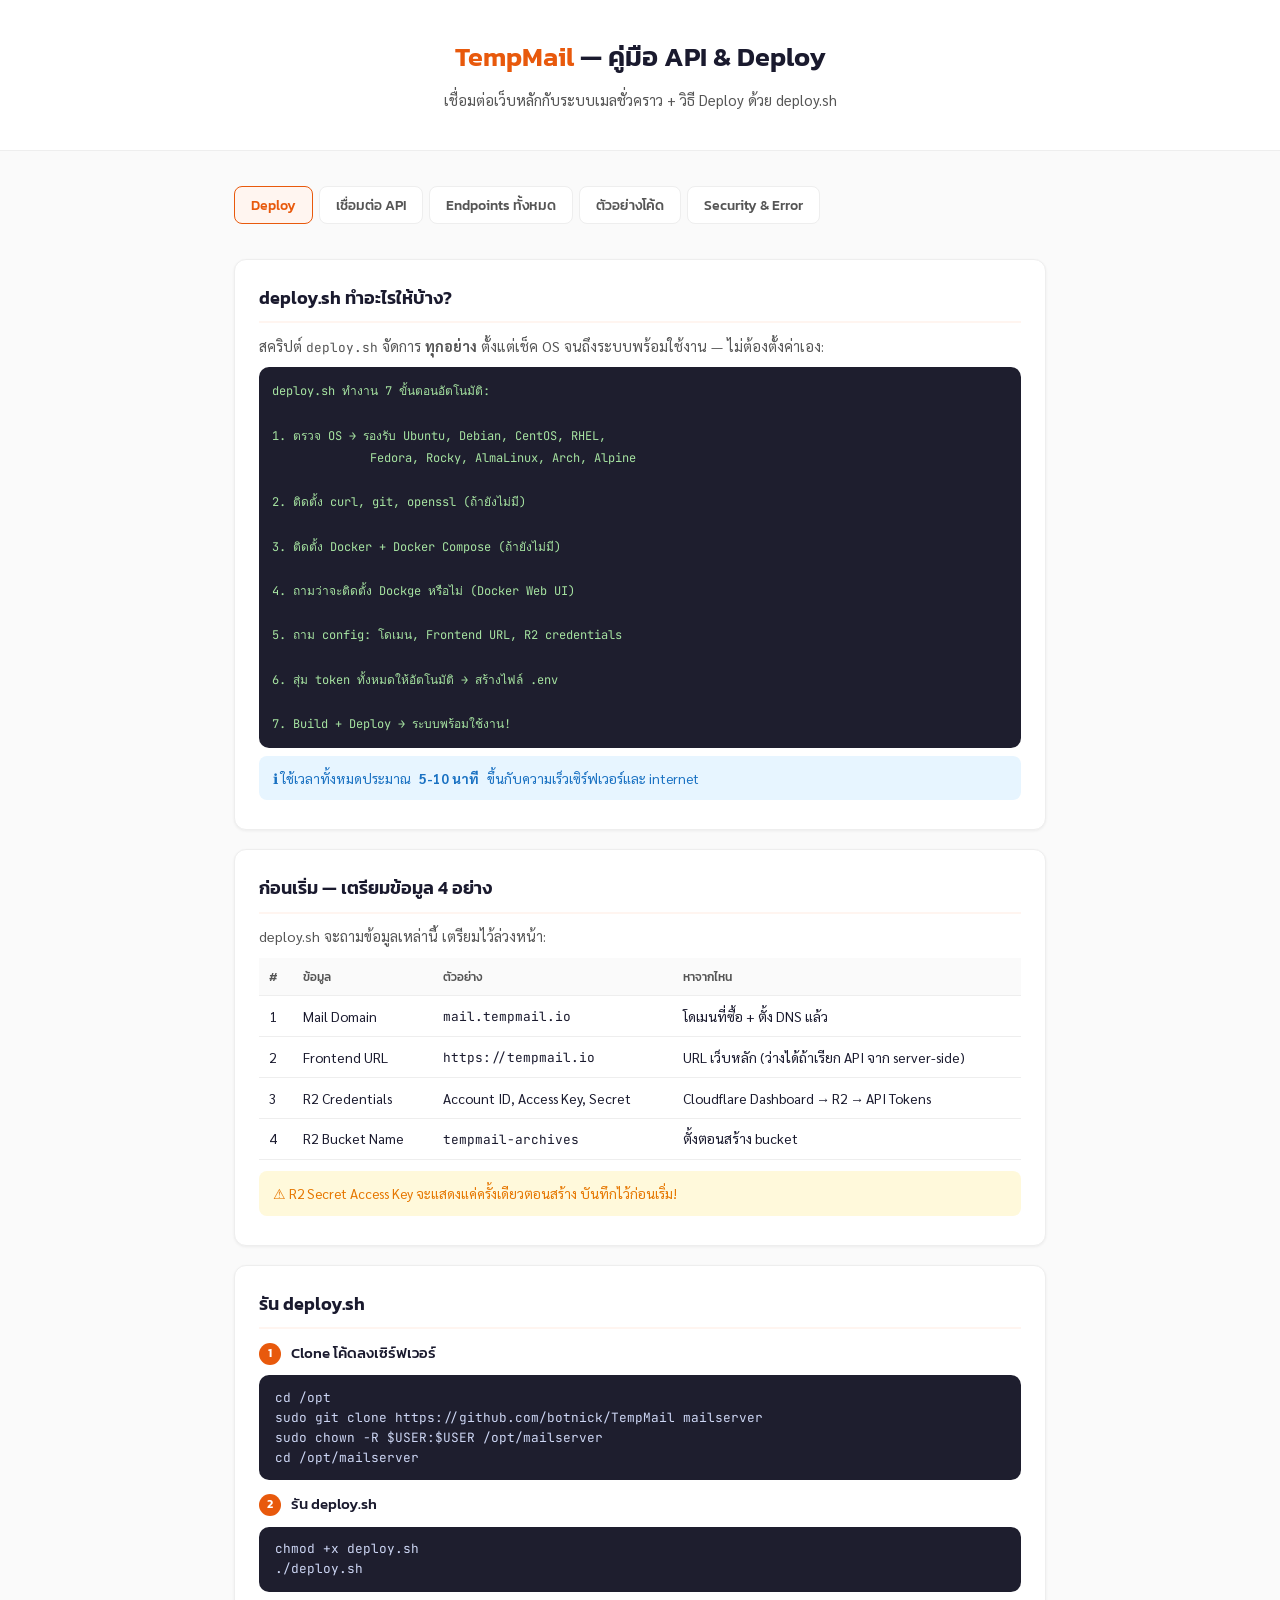
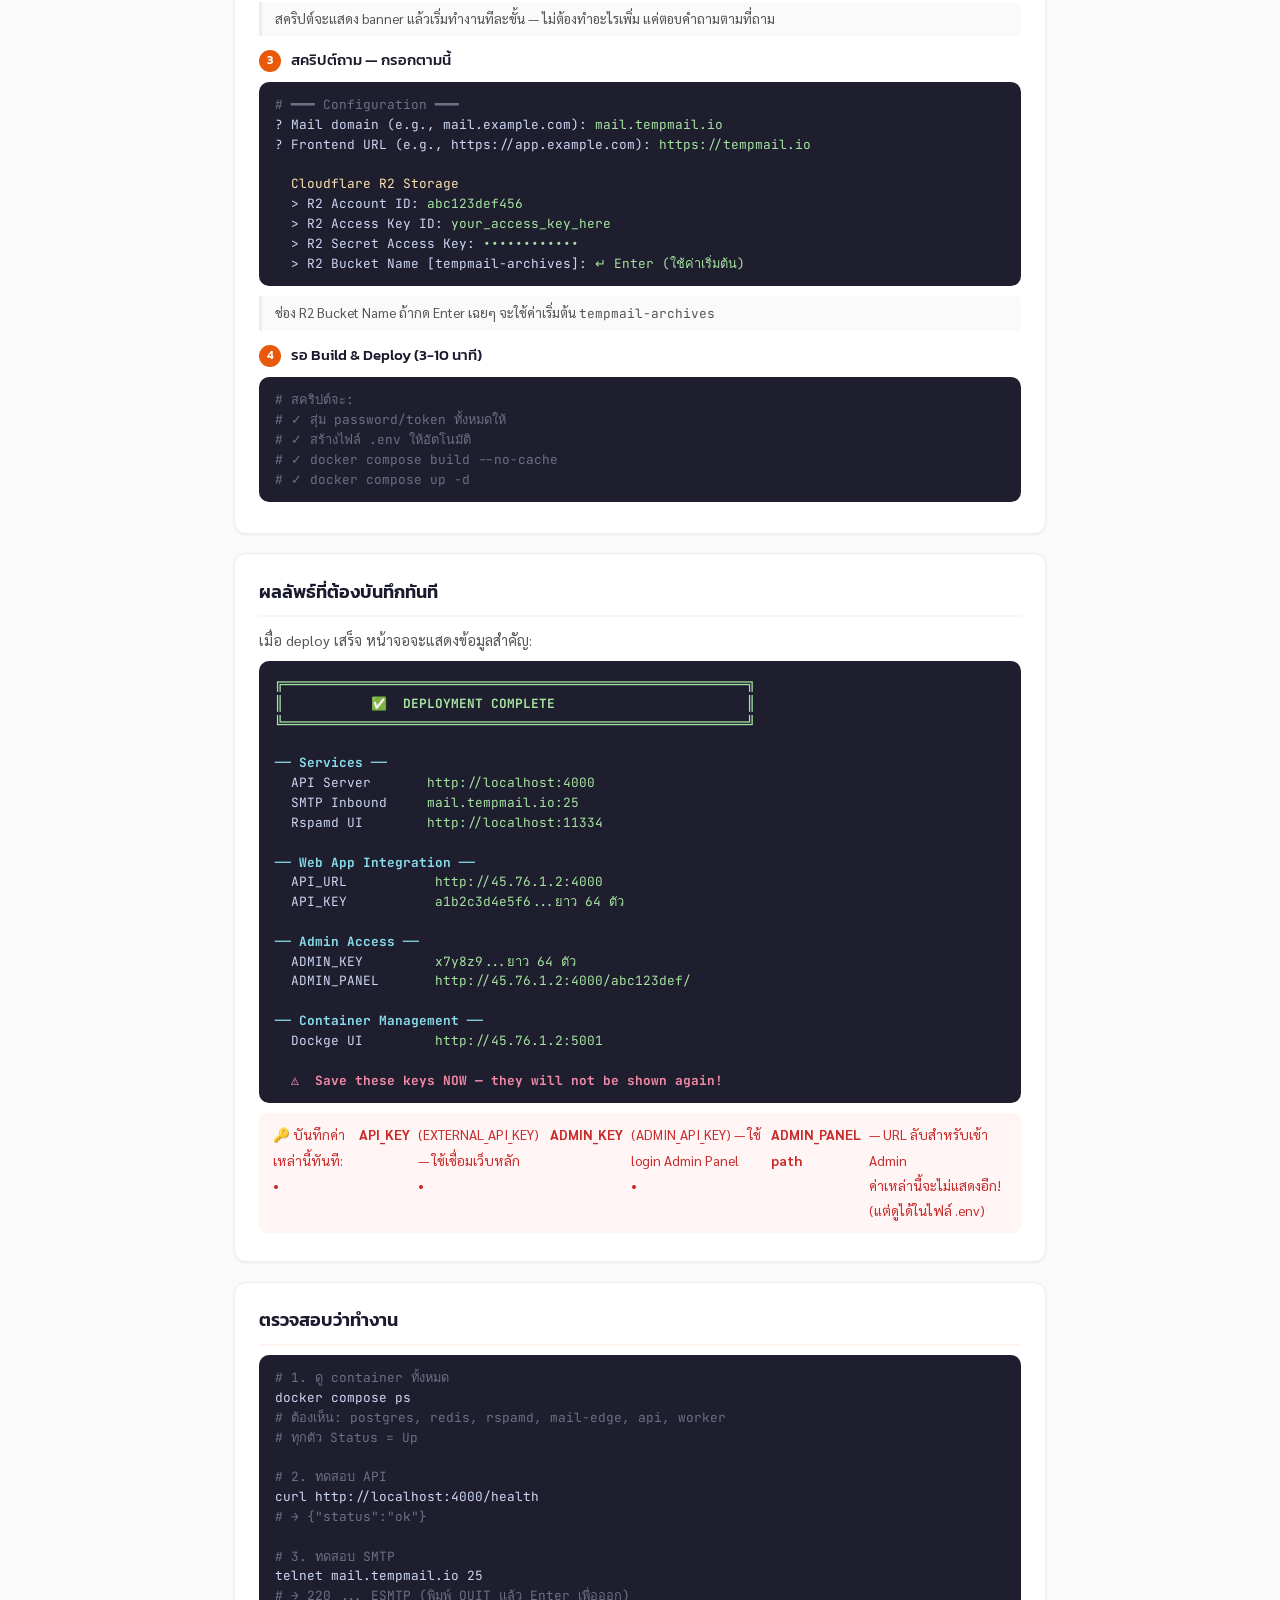
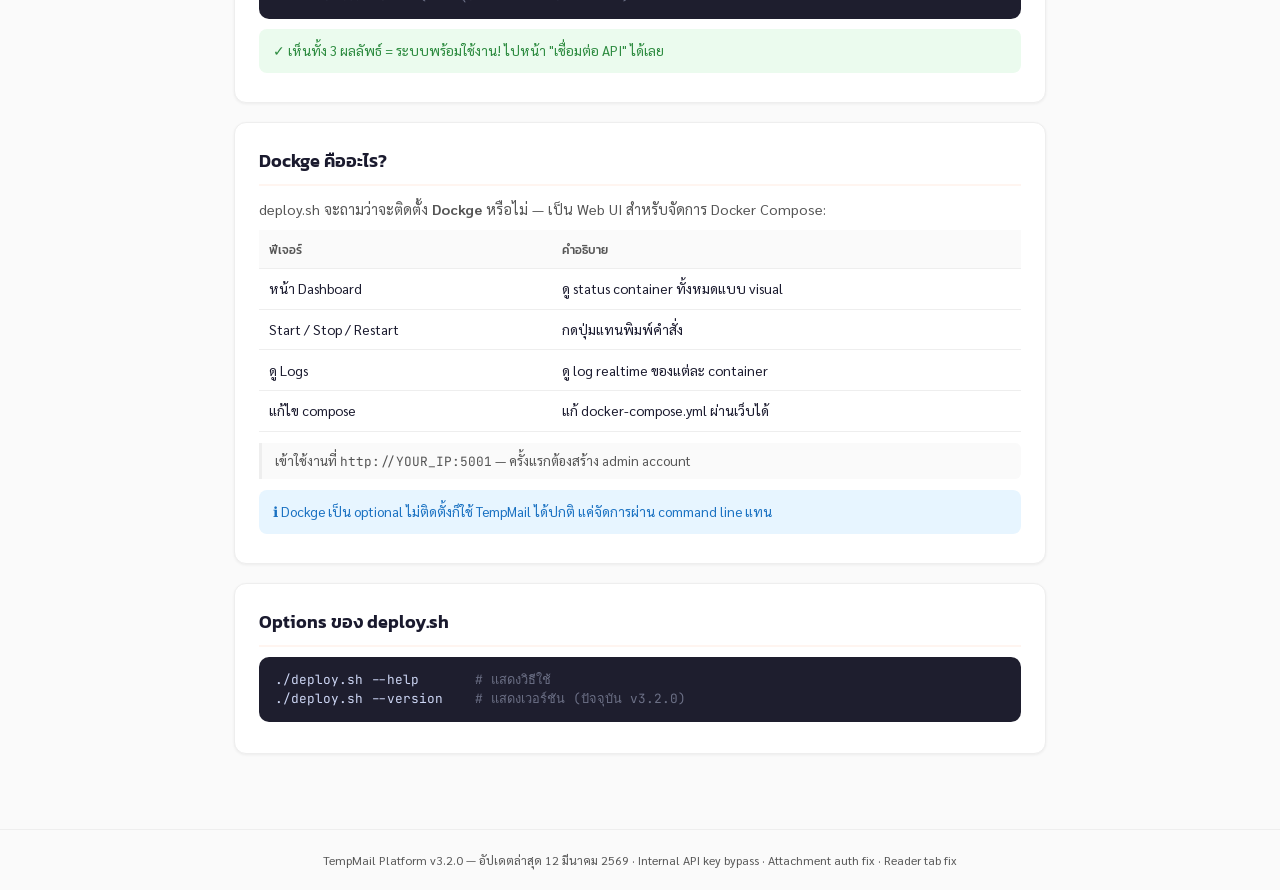
==== API_INTEGRATION_TH.html @ c75c9673 "feat(v3.2.0): internal API key rate-limit bypass + attachment auth + reader tab fix ## What's New  #" ====
<!DOCTYPE html>
<html lang="th">
<head>
<meta charset="UTF-8">
<meta name="viewport" content="width=device-width,initial-scale=1">
<title>TempMail — คู่มือ API & Deploy</title>
<link href="https://fonts.googleapis.com/css2?family=Kanit:wght@300;400;500;600;700&family=Sarabun:wght@300;400;500;600;700&family=JetBrains+Mono:wght@400;500&display=swap" rel="stylesheet">
<style>
*{margin:0;padding:0;box-sizing:border-box}
:root{--bg:#fafafa;--card:#fff;--tx:#1a1a2e;--tx2:#555;--ac:#e8590c;--acbg:#fff5f0;--bd:#eee;--cbg:#1e1e2e;--ctx:#cdd6f4;--gn:#2b8a3e;--gnbg:#ebfbee;--bl:#1971c2;--blbg:#e7f5ff;--yw:#e67700;--ywbg:#fff9db;--rd:#c92a2a;--rdbg:#fff5f5;--r:12px;--sh:0 1px 3px rgba(0,0,0,.06)}
body{background:var(--bg);color:var(--tx);font-family:'Sarabun',sans-serif;line-height:1.85;font-size:16px}
header{background:#fff;border-bottom:1px solid var(--bd);padding:2rem 1.5rem;text-align:center}
header h1{font-family:'Kanit',sans-serif;font-size:1.7rem;font-weight:600;color:var(--tx)}
header h1 span{color:var(--ac)}
header p{color:var(--tx2);font-size:.92rem;margin-top:.2rem}
.w{max-width:860px;margin:0 auto;padding:1.5rem}
.tabs{display:flex;gap:6px;flex-wrap:wrap;margin-bottom:1.5rem;position:sticky;top:0;z-index:10;background:var(--bg);padding:.7rem 0}
.t{font-family:'Kanit',sans-serif;padding:.5rem 1rem;background:var(--card);border:1.5px solid var(--bd);border-radius:8px;color:var(--tx2);cursor:pointer;font-size:.85rem;font-weight:500;transition:all .15s}
.t:hover{border-color:var(--ac);color:var(--ac)}.t.on{border-color:var(--ac);color:var(--ac);background:var(--acbg)}
.pn{display:none}.pn.on{display:block}
.c{background:var(--card);border:1px solid var(--bd);border-radius:var(--r);padding:1.3rem 1.5rem;margin-bottom:1.2rem;box-shadow:var(--sh)}
.c h2{font-family:'Kanit',sans-serif;font-size:1.15rem;font-weight:600;margin-bottom:.6rem;padding-bottom:.4rem;border-bottom:2px solid var(--acbg)}
.c h3{font-family:'Kanit',sans-serif;font-size:.95rem;font-weight:500;margin:1rem 0 .4rem}
p,.exp{font-size:.9rem;margin:.3rem 0;color:var(--tx2)}
.exp{background:var(--bg);border-left:3px solid var(--bd);padding:.4rem .8rem;margin:.4rem 0 .7rem;border-radius:0 6px 6px 0;font-size:.84rem;line-height:1.6}
pre{background:var(--cbg);border-radius:10px;padding:.8rem 1rem;overflow-x:auto;margin:.5rem 0 .6rem}
code{font-family:'JetBrains Mono',monospace;font-size:.8rem}
pre code{color:var(--ctx);display:block;white-space:pre;line-height:1.55}
.cm{color:#6c7086}
table{width:100%;border-collapse:collapse;margin:.5rem 0 .7rem;font-size:.86rem}
th,td{padding:.45rem .65rem;text-align:left;border-bottom:1px solid var(--bd)}
th{font-family:'Kanit',sans-serif;font-weight:500;color:var(--tx2);font-size:.78rem;text-transform:uppercase;background:var(--bg)}
.n{border-radius:8px;padding:.6rem .9rem;margin:.5rem 0;font-size:.85rem;display:flex;gap:.5rem}
.ni{background:var(--blbg);color:var(--bl)}.ns{background:var(--gnbg);color:var(--gn)}
.nw{background:var(--ywbg);color:var(--yw)}.nd{background:var(--rdbg);color:var(--rd)}
.s{display:flex;gap:.6rem;margin:.7rem 0 .3rem;align-items:center}
.sn{width:22px;height:22px;border-radius:50%;background:var(--ac);color:#fff;display:flex;align-items:center;justify-content:center;font-family:'Kanit',sans-serif;font-size:.72rem;font-weight:600;flex-shrink:0}
.st{font-family:'Kanit',sans-serif;font-weight:500;font-size:.92rem}
.arch{background:var(--cbg);border-radius:10px;padding:.8rem;margin:.5rem 0;font-family:'JetBrains Mono',monospace;font-size:.75rem;color:#a6e3a1;white-space:pre;overflow-x:auto}
.badge{display:inline-block;padding:2px 8px;border-radius:4px;font-family:'JetBrains Mono',monospace;font-size:.72rem;font-weight:500}
.get{background:#e7f5ff;color:#1971c2}.post{background:#ebfbee;color:#2b8a3e}
.del{background:#fff5f5;color:#c92a2a}.patch{background:#fff9db;color:#e67700}
footer{padding:1.2rem;text-align:center;color:var(--tx2);font-size:.75rem;border-top:1px solid var(--bd);margin-top:2rem}
@media(max-width:640px){.tabs{flex-direction:column}header h1{font-size:1.3rem}}
</style>
</head>
<body>
<header>
<h1><span>TempMail</span> — คู่มือ API & Deploy</h1>
<p>เชื่อมต่อเว็บหลักกับระบบเมลชั่วคราว + วิธี Deploy ด้วย deploy.sh</p>
</header>
<div class="w">
<div class="tabs">
<button class="t on" onclick="go('p1',this)">Deploy</button>
<button class="t" onclick="go('p2',this)">เชื่อมต่อ API</button>
<button class="t" onclick="go('p3',this)">Endpoints ทั้งหมด</button>
<button class="t" onclick="go('p4',this)">ตัวอย่างโค้ด</button>
<button class="t" onclick="go('p5',this)">Security & Error</button>
</div>

<!-- ========== P1: DEPLOY ========== -->
<div class="pn on" id="p1">

<div class="c"><h2>deploy.sh ทำอะไรให้บ้าง?</h2>
<p>สคริปต์ <code>deploy.sh</code> จัดการ <b>ทุกอย่าง</b> ตั้งแต่เช็ค OS จนถึงระบบพร้อมใช้งาน — ไม่ต้องตั้งค่าเอง:</p>
<div class="arch">deploy.sh ทำงาน 7 ขั้นตอนอัตโนมัติ:

1. ตรวจ OS → รองรับ Ubuntu, Debian, CentOS, RHEL,
              Fedora, Rocky, AlmaLinux, Arch, Alpine

2. ติดตั้ง curl, git, openssl (ถ้ายังไม่มี)

3. ติดตั้ง Docker + Docker Compose (ถ้ายังไม่มี)

4. ถามว่าจะติดตั้ง Dockge หรือไม่ (Docker Web UI)

5. ถาม config: โดเมน, Frontend URL, R2 credentials

6. สุ่ม token ทั้งหมดให้อัตโนมัติ → สร้างไฟล์ .env

7. Build + Deploy → ระบบพร้อมใช้งาน!</div>
<div class="n ni">ℹ ใช้เวลาทั้งหมดประมาณ <b>5-10 นาที</b> ขึ้นกับความเร็วเซิร์ฟเวอร์และ internet</div>
</div>

<div class="c"><h2>ก่อนเริ่ม — เตรียมข้อมูล 4 อย่าง</h2>
<p>deploy.sh จะถามข้อมูลเหล่านี้ เตรียมไว้ล่วงหน้า:</p>
<table>
<tr><th>#</th><th>ข้อมูล</th><th>ตัวอย่าง</th><th>หาจากไหน</th></tr>
<tr><td>1</td><td>Mail Domain</td><td><code>mail.tempmail.io</code></td><td>โดเมนที่ซื้อ + ตั้ง DNS แล้ว</td></tr>
<tr><td>2</td><td>Frontend URL</td><td><code>https://tempmail.io</code></td><td>URL เว็บหลัก (ว่างได้ถ้าเรียก API จาก server-side)</td></tr>
<tr><td>3</td><td>R2 Credentials</td><td>Account ID, Access Key, Secret</td><td>Cloudflare Dashboard → R2 → API Tokens</td></tr>
<tr><td>4</td><td>R2 Bucket Name</td><td><code>tempmail-archives</code></td><td>ตั้งตอนสร้าง bucket</td></tr>
</table>
<div class="n nw">⚠ R2 Secret Access Key จะแสดงแค่ครั้งเดียวตอนสร้าง บันทึกไว้ก่อนเริ่ม!</div>
</div>

<div class="c"><h2>รัน deploy.sh</h2>
<div class="s"><div class="sn">1</div><div class="st">Clone โค้ดลงเซิร์ฟเวอร์</div></div>
<pre><code>cd /opt
sudo git clone https://github.com/botnick/TempMail mailserver
sudo chown -R $USER:$USER /opt/mailserver
cd /opt/mailserver</code></pre>

<div class="s"><div class="sn">2</div><div class="st">รัน deploy.sh</div></div>
<pre><code>chmod +x deploy.sh
./deploy.sh</code></pre>
<div class="exp">สคริปต์จะแสดง banner แล้วเริ่มทำงานทีละขั้น — ไม่ต้องทำอะไรเพิ่ม แค่ตอบคำถามตามที่ถาม</div>

<div class="s"><div class="sn">3</div><div class="st">สคริปต์ถาม — กรอกตามนี้</div></div>
<pre><code><span class="cm"># ━━━ Configuration ━━━</span>
? Mail domain (e.g., mail.example.com): <span style="color:#a6e3a1">mail.tempmail.io</span>
? Frontend URL (e.g., https://app.example.com): <span style="color:#a6e3a1">https://tempmail.io</span>

  <span style="color:#f9e2af">Cloudflare R2 Storage</span>
  > R2 Account ID: <span style="color:#a6e3a1">abc123def456</span>
  > R2 Access Key ID: <span style="color:#a6e3a1">your_access_key_here</span>
  > R2 Secret Access Key: <span style="color:#a6e3a1">••••••••••••</span>
  > R2 Bucket Name [tempmail-archives]: <span style="color:#a6e3a1">↵ Enter (ใช้ค่าเริ่มต้น)</span></code></pre>
<div class="exp">ช่อง R2 Bucket Name ถ้ากด Enter เฉยๆ จะใช้ค่าเริ่มต้น <code>tempmail-archives</code></div>

<div class="s"><div class="sn">4</div><div class="st">รอ Build &amp; Deploy (3-10 นาที)</div></div>
<pre><code><span class="cm"># สคริปต์จะ:</span>
<span class="cm"># ✓ สุ่ม password/token ทั้งหมดให้</span>
<span class="cm"># ✓ สร้างไฟล์ .env ให้อัตโนมัติ</span>
<span class="cm"># ✓ docker compose build --no-cache</span>
<span class="cm"># ✓ docker compose up -d</span></code></pre>
</div>

<div class="c"><h2>ผลลัพธ์ที่ต้องบันทึกทันที</h2>
<p>เมื่อ deploy เสร็จ หน้าจอจะแสดงข้อมูลสำคัญ:</p>
<pre><code><span style="color:#a6e3a1;font-weight:bold">╔══════════════════════════════════════════════════════════╗
║           ✅  DEPLOYMENT COMPLETE                        ║
╚══════════════════════════════════════════════════════════╝</span>

<span style="color:#89dceb;font-weight:bold">── Services ──</span>
  API Server       <span style="color:#a6e3a1">http://localhost:4000</span>
  SMTP Inbound     <span style="color:#a6e3a1">mail.tempmail.io:25</span>
  Rspamd UI        <span style="color:#a6e3a1">http://localhost:11334</span>

<span style="color:#89dceb;font-weight:bold">── Web App Integration ──</span>
  API_URL           <span style="color:#a6e3a1">http://45.76.1.2:4000</span>
  API_KEY           <span style="color:#a6e3a1">a1b2c3d4e5f6...ยาว 64 ตัว</span>

<span style="color:#89dceb;font-weight:bold">── Admin Access ──</span>
  ADMIN_KEY         <span style="color:#a6e3a1">x7y8z9...ยาว 64 ตัว</span>
  ADMIN_PANEL       <span style="color:#a6e3a1">http://45.76.1.2:4000/abc123def/</span>

<span style="color:#89dceb;font-weight:bold">── Container Management ──</span>
  Dockge UI         <span style="color:#a6e3a1">http://45.76.1.2:5001</span>

<span style="color:#f38ba8;font-weight:bold">  ⚠  Save these keys NOW — they will not be shown again!</span></code></pre>

<div class="n nd">🔑 บันทึกค่าเหล่านี้ทันที:<br>
• <b>API_KEY</b> (EXTERNAL_API_KEY) — ใช้เชื่อมเว็บหลัก<br>
• <b>ADMIN_KEY</b> (ADMIN_API_KEY) — ใช้ login Admin Panel<br>
• <b>ADMIN_PANEL path</b> — URL ลับสำหรับเข้า Admin<br>
ค่าเหล่านี้จะไม่แสดงอีก! (แต่ดูได้ในไฟล์ .env)</div>
</div>

<div class="c"><h2>ตรวจสอบว่าทำงาน</h2>
<pre><code><span class="cm"># 1. ดู container ทั้งหมด</span>
docker compose ps
<span class="cm"># ต้องเห็น: postgres, redis, rspamd, mail-edge, api, worker
# ทุกตัว Status = Up</span>

<span class="cm"># 2. ทดสอบ API</span>
curl http://localhost:4000/health
<span class="cm"># → {"status":"ok"}</span>

<span class="cm"># 3. ทดสอบ SMTP</span>
telnet mail.tempmail.io 25
<span class="cm"># → 220 ... ESMTP (พิมพ์ QUIT แล้ว Enter เพื่อออก)</span></code></pre>
<div class="n ns">✓ เห็นทั้ง 3 ผลลัพธ์ = ระบบพร้อมใช้งาน! ไปหน้า "เชื่อมต่อ API" ได้เลย</div>
</div>

<div class="c"><h2>Dockge คืออะไร?</h2>
<p>deploy.sh จะถามว่าจะติดตั้ง <b>Dockge</b> หรือไม่ — เป็น Web UI สำหรับจัดการ Docker Compose:</p>
<table>
<tr><th>ฟีเจอร์</th><th>คำอธิบาย</th></tr>
<tr><td>หน้า Dashboard</td><td>ดู status container ทั้งหมดแบบ visual</td></tr>
<tr><td>Start / Stop / Restart</td><td>กดปุ่มแทนพิมพ์คำสั่ง</td></tr>
<tr><td>ดู Logs</td><td>ดู log realtime ของแต่ละ container</td></tr>
<tr><td>แก้ไข compose</td><td>แก้ docker-compose.yml ผ่านเว็บได้</td></tr>
</table>
<div class="exp">เข้าใช้งานที่ <code>http://YOUR_IP:5001</code> — ครั้งแรกต้องสร้าง admin account</div>
<div class="n ni">ℹ Dockge เป็น optional ไม่ติดตั้งก็ใช้ TempMail ได้ปกติ แค่จัดการผ่าน command line แทน</div>
</div>

<div class="c"><h2>Options ของ deploy.sh</h2>
<pre><code>./deploy.sh --help       <span class="cm"># แสดงวิธีใช้</span>
./deploy.sh --version    <span class="cm"># แสดงเวอร์ชัน (ปัจจุบัน v3.2.0)</span></code></pre>
</div>
</div>

<!-- ========== P2: CONNECT API ========== -->
<div class="pn" id="p2">

<div class="c"><h2>เชื่อมเว็บหลัก — ใช้แค่ 2 บรรทัด</h2>
<p>เว็บหลักของคุณ (Node.js, Go, PHP, Python ฯลฯ) แค่ต่อ 2 ค่านี้:</p>
<pre><code>TEMPMAIL_API_URL = https://api.your-domain.com
TEMPMAIL_API_KEY = YOUR_EXTERNAL_API_KEY  <span class="cm">← จาก deploy.sh หรือ .env</span></code></pre>
<div class="arch">เว็บหลักของคุณ (Server-Side)        TempMail Service
┌────────────────────┐              ┌─────────────────────┐
│                    │  API calls   │  mail-edge (SMTP)    │
│  Node.js / Go /    │◄───────────►│  api (REST)          │
│  PHP / Python      │  X-API-Key  │  Rspamd (spam)       │
│                    │              │  Redis + Postgres    │
└────────────────────┘              │  Worker (auto-expire)│
                                    └─────────────────────┘</div>
</div>

<div class="c"><h2>Security Model</h2>
<table>
<tr><th>✅</th><th>หลักการ</th></tr>
<tr><td>✅</td><td>เรียก API จาก <b>server-side เท่านั้น</b> — ห้ามเอา API_KEY ไปใส่ใน browser JavaScript</td></tr>
<tr><td>✅</td><td>เก็บ <code>mailboxId</code> ใน DB ของคุณ ผูกกับ <code>userId</code> — ตรวจสิทธิ์ทุกครั้ง</td></tr>
<tr><td>✅</td><td>Mailbox ID เป็น UUID — เดาไม่ได้ ไม่เรียงลำดับ</td></tr>
<tr><td>✅</td><td>HTML content ถูก sanitize แล้ว (XSS-safe) ก่อนเก็บ</td></tr>
<tr><td>✅</td><td>ใช้ <code>tenantId</code> (userId ของคุณ) ตอนสร้าง mailbox — สำหรับ audit trail</td></tr>
<tr><td>✅</td><td>ตั้ง <code>ttlHours</code> ให้สั้น — ลดความเสี่ยงข้อมูลรั่ว</td></tr>
</table>
</div>

<div class="c"><h2>Authentication</h2>
<p>ทุก request ต้องมี header นี้:</p>
<pre><code>X-API-Key: YOUR_EXTERNAL_API_KEY</code></pre>
<p>ตัวอย่าง (Node.js):</p>
<pre><code>const API_URL = process.env.TEMPMAIL_API_URL;
const API_KEY = process.env.TEMPMAIL_API_KEY;

const headers = {
  'X-API-Key': API_KEY,
  'Content-Type': 'application/json'
};</code></pre>
<div class="n nw">⚠ ห้ามใส่ API_KEY ใน frontend code, client-side JavaScript, หรือ public repository!</div>
</div>

<div class="c"><h2>สถาปัตยกรรม — User-Triggered Fetch (ไม่ใช่ Polling)</h2>
<div class="n nd">⛔ ห้ามใช้ Polling! การ poll ทุก N วินาทีสิ้นเปลือง resource ทั้งสองฝั่ง</div>
<h3>✅ แนะนำ: User กดเอง</h3>
<pre><code><span class="cm">1. User เปิดหน้า inbox → เว็บเรียก GET /v1/mailbox/{id}/messages</span>
<span class="cm">2. User กด "Refresh"   → เรียกใหม่</span>
<span class="cm">3. User กดอ่านเมล์     → เรียก GET /v1/message/{msg_id}</span></code></pre>

<h3>✅ ทางเลือก: Auto-refresh แบบ Backoff (ถ้าจำเป็น)</h3>
<pre><code><span class="cm">// Poll เฉพาะตอน user รอเมล์อยู่ในหน้า inbox</span>
async function waitForEmail(mailboxId, maxWaitMs = 120000) {
  const start = Date.now();
  let interval = 3000; <span class="cm">// เริ่มที่ 3 วินาที</span>

  while (Date.now() - start < maxWaitMs) {
    const { messages } = await fetchMessages(mailboxId);
    if (messages.length > 0) return messages;

    await sleep(interval);
    interval = Math.min(interval * 1.5, 10000); <span class="cm">// สูงสุด 10 วิ</span>
  }
  return []; <span class="cm">// หมดเวลา</span>
}
<span class="cm">// หยุด poll ทันทีเมื่อ user ออกจากหน้า</span></code></pre>
<div class="exp"><b>กฎ:</b> Poll เฉพาะตอน user อยู่หน้า inbox | หยุดทันทีเมื่อออก | Backoff: 3s → 4.5s → 6.75s → 10s | Timeout สูงสุด 2 นาที</div>
</div>
</div>

<!-- ========== P3: ENDPOINTS ========== -->
<div class="pn" id="p3">

<div class="c"><h2>API Overview</h2>
<table>
<tr><th>Method</th><th>Path</th><th>หน้าที่</th></tr>
<tr><td><span class="badge get">GET</span></td><td>/v1/domains</td><td>รายการโดเมนที่ใช้งานได้</td></tr>
<tr><td><span class="badge post">POST</span></td><td>/v1/mailbox/create</td><td>สร้างกล่องจดหมาย</td></tr>
<tr><td><span class="badge get">GET</span></td><td>/v1/mailbox/:id</td><td>ดูข้อมูล mailbox + message count</td></tr>
<tr><td><span class="badge patch">PATCH</span></td><td>/v1/mailbox/:id</td><td>ต่ออายุ TTL / เปลี่ยนสถานะ</td></tr>
<tr><td><span class="badge get">GET</span></td><td>/v1/mailbox/:id/messages</td><td>ดึงรายการเมล์ (inbox)</td></tr>
<tr><td><span class="badge get">GET</span></td><td>/v1/mailbox/count</td><td>นับจำนวน mailbox ของ tenant</td></tr>
<tr><td><span class="badge get">GET</span></td><td>/v1/message/:id</td><td>อ่านเมล์ฉบับเต็ม + ไฟล์แนบ</td></tr>
<tr><td><span class="badge del">DELETE</span></td><td>/v1/message/:id</td><td>ลบ message (ถาวร)</td></tr>
<tr><td><span class="badge get">GET</span></td><td>/v1/attachment/:id</td><td>ดาวน์โหลดไฟล์แนบ (R2 presigned URL)</td></tr>
<tr><td><span class="badge del">DELETE</span></td><td>/v1/mailbox/:id</td><td>ลบกล่องจดหมาย</td></tr>
</table>
</div>

<div class="c"><h2>1. รายการโดเมน</h2>
<pre><code><span class="badge get">GET</span>  /v1/domains</code></pre>
<p>ดึงรายการ domain ทั้งหมดที่ระบบรับเมล์ได้ ใช้สำหรับแสดง dropdown ให้ user เลือก</p>
<pre><code><span class="cm">// Response</span>
{
  "count": 2,
  "domains": [
    { "id": "d_abc123", "domainName": "tempmail.io", "isPublic": true },
    { "id": "d_def456", "domainName": "quickmail.dev", "isPublic": true }
  ]
}</code></pre>
</div>

<div class="c"><h2>2. สร้าง Mailbox</h2>
<pre><code><span class="badge post">POST</span>  /v1/mailbox/create
Content-Type: application/json</code></pre>
<h3>Request Body</h3>
<pre><code>{
  "localPart": "john",
  "domainId": "d_abc123",
  "tenantId": "user_12345",
  "ttlHours": 48
}</code></pre>
<table>
<tr><th>Field</th><th>บังคับ?</th><th>คำอธิบาย</th></tr>
<tr><td><code>localPart</code></td><td>ไม่</td><td>ชื่ออีเมล (a-z, 0-9, . - _ ยาว 1-64 ตัว) ว่าง = สุ่มชื่อให้ เช่น <code>cool.fox42</code></td></tr>
<tr><td><code>domainId</code></td><td>ไม่</td><td>ID โดเมนจาก /v1/domains ว่าง = ใช้โดเมนแรก</td></tr>
<tr><td><code>tenantId</code></td><td><b>ใช่</b></td><td>ID ของ user ในระบบคุณ ใช้สำหรับ audit + isolation</td></tr>
<tr><td><code>ttlHours</code></td><td>ไม่</td><td>อายุ mailbox (ชั่วโมง) ค่าเริ่มต้น = 24</td></tr>
</table>
<h3>Response (201)</h3>
<pre><code>{
  "id": "mb_7f3a2b1c-...",
  "address": "john@tempmail.io",
  "localPart": "john",
  "domain": "tempmail.io",
  "domainId": "d_abc123",
  "expiresAt": "2026-03-14T06:00:00Z",
  "status": "ACTIVE"
}</code></pre>
<div class="n nd">⚠ เก็บ <code>id</code> ไว้ใน DB ของคุณ! นี่คือทางเดียวที่จะเข้าถึง mailbox ในภายหลัง — UUID เดาไม่ได้</div>
<h3>Error</h3>
<table>
<tr><th>Status</th><th>ความหมาย</th></tr>
<tr><td>400</td><td>ชื่อไม่ถูกต้อง / ตัวอักษรผิด / ไม่มี domain</td></tr>
<tr><td>401</td><td>ไม่มี API key หรือ key ผิด</td></tr>
<tr><td>409</td><td>ชื่อซ้ำ — ลองชื่ออื่น</td></tr>
</table>
</div>

<div class="c"><h2>3. ดึงรายการเมล์ (Inbox)</h2>
<pre><code><span class="badge get">GET</span>  /v1/mailbox/{mailbox_id}/messages</code></pre>
<p>คืนเมล์ล่าสุดสูงสุด 100 ฉบับ เรียงจากใหม่สุด</p>
<pre><code>{
  "mailboxId": "mb_7f3a2b1c-...",
  "count": 3,
  "messages": [
    {
      "id": "msg_a1b2c3d4-...",
      "from": "noreply@github.com",
      "subject": "Verify your email",
      "spamScore": 0.5,
      "isSpam": false,
      "quarantineAction": "ACCEPT",
      "hasHtml": true,
      "receivedAt": "2026-03-12T06:30:00Z",
      "expiresAt": "2026-03-14T06:00:00Z"
    }
  ]
}</code></pre>
<table>
<tr><th>Field</th><th>คำอธิบาย</th></tr>
<tr><td><code>isSpam</code></td><td><code>true</code> = โดน flag spam → แสดง badge เตือนใน UI</td></tr>
<tr><td><code>quarantineAction</code></td><td><code>"ACCEPT"</code> = ปลอดภัย, <code>"QUARANTINE"</code> = น่าสงสัย</td></tr>
<tr><td><code>spamScore</code></td><td>คะแนนจาก Rspamd ยิ่งต่ำยิ่งสะอาด เกิน 15 = โดน reject ตั้งแต่ SMTP</td></tr>
</table>
<div class="n ni">ℹ Endpoint นี้คืนแค่ summary (ไม่มีเนื้อหาเมล์) ใช้ endpoint #4 เพื่ออ่านฉบับเต็ม</div>
</div>

<div class="c"><h2>4. อ่านเมล์ฉบับเต็ม</h2>
<pre><code><span class="badge get">GET</span>  /v1/message/{message_id}</code></pre>
<pre><code>{
  "id": "msg_a1b2c3d4-...",
  "mailboxId": "mb_7f3a2b1c-...",
  "from": "noreply@github.com",
  "to": "john@tempmail.io",
  "subject": "Verify your email",
  "textBody": "Click here to verify...",
  "htmlBody": "&lt;div&gt;Click &lt;a href='...'&gt;here&lt;/a&gt; to verify&lt;/div&gt;",
  "spamScore": 0.5,
  "quarantineAction": "ACCEPT",
  "attachments": [
    {
      "id": "att_x1y2z3-...",
      "filename": "invoice.pdf",
      "contentType": "application/pdf",
      "sizeBytes": 204800
    }
  ],
  "receivedAt": "2026-03-12T06:30:00Z",
  "expiresAt": "2026-03-14T06:00:00Z"
}</code></pre>
<div class="n ns">✓ <code>htmlBody</code> ถูก sanitize แล้ว (bluemonday) ใช้ <code>dangerouslySetInnerHTML</code> (React) หรือ <code>v-html</code> (Vue) ได้เลย ปลอดภัย</div>
</div>

<div class="c"><h2>5. ลบ Mailbox</h2>
<pre><code><span class="badge del">DELETE</span>  /v1/mailbox/{mailbox_id}</code></pre>
<p>ลบ mailbox แบบ soft-delete — SMTP จะหยุดรับเมล์ใหม่ทันที</p>
<pre><code>{
  "status": "deleted",
  "id": "mb_7f3a2b1c-..."
}</code></pre>
</div>

<div class="c"><h2>6. ดูข้อมูล Mailbox</h2>
<pre><code><span class="badge get">GET</span>  /v1/mailbox/{mailbox_id}</code></pre>
<p>ดูสถานะ mailbox, เวลาหมดอายุ, จำนวน message</p>
<pre><code>{
  "id": "mb_7f3a2b1c-...",
  "address": "john@tempmail.io",
  "localPart": "john",
  "domain": "tempmail.io",
  "status": "ACTIVE",
  "expiresAt": "2026-03-14T06:00:00Z",
  "messageCount": 3
}</code></pre>
</div>

<div class="c"><h2>7. ต่ออายุ Mailbox (TTL Extension)</h2>
<pre><code><span class="badge patch">PATCH</span>  /v1/mailbox/{mailbox_id}
Content-Type: application/json</code></pre>
<h3>Request Body</h3>
<pre><code>{
  "ttlHours": 48,   <span class="cm">// ต่ออายุ (ชั่วโมง) — คำนวณจากตอนนี้</span>
  "status": "ACTIVE" <span class="cm">// เปลี่ยนสถานะ (ACTIVE / PAUSED)</span>
}</code></pre>
<h3>Response (200)</h3>
<pre><code>{
  "id": "mb_7f3a2b1c-...",
  "address": "john@tempmail.io",
  "status": "ACTIVE",
  "expiresAt": "2026-03-16T06:00:00Z"
}</code></pre>
<div class="n ni">ℹ ใช้ตอน user กด "ต่ออายุ" — mailbox จะได้ address เดิมแต่อายุที่นานขึ้น</div>
</div>

<div class="c"><h2>8. ลบ Message + ดาวน์โหลดไฟล์แนบ</h2>
<pre><code><span class="badge del">DELETE</span>  /v1/message/{message_id}</code></pre>
<pre><code>{ "status": "deleted", "id": "msg_a1b2c3d4-..." }</code></pre>

<pre><code><span class="badge get">GET</span>  /v1/attachment/{attachment_id}</code></pre>
<pre><code>{
  "id": "att_x1y2z3-...",
  "filename": "invoice.pdf",
  "contentType": "application/pdf",
  "sizeBytes": 204800,
  "downloadUrl": "https://r2.cloudflarestorage.com/...",
  "expiresIn": 900
}</code></pre>
<div class="n nw">⚠ downloadUrl หมดอายุใน 15 นาที หลังจากนั้นต้องเรียกใหม่</div>
</div>
</div>

<!-- ========== P4: CODE EXAMPLES ========== -->
<div class="pn" id="p4">

<div class="c"><h2>Node.js Client (Server-Side)</h2>
<pre><code><span class="cm">// tempmail-client.js — ใช้ฝั่ง server เท่านั้น ห้ามเอา API_KEY ไปใส่ browser!</span>

const API_URL = process.env.TEMPMAIL_API_URL;
const API_KEY = process.env.TEMPMAIL_API_KEY;

async function tmFetch(path, method = 'GET', body = null) {
  const opts = {
    method,
    headers: { 'X-API-Key': API_KEY, 'Content-Type': 'application/json' },
  };
  if (body) opts.body = JSON.stringify(body);

  const res = await fetch(`${API_URL}${path}`, opts);
  if (!res.ok) {
    const err = await res.json().catch(() => ({}));
    throw new Error(err.error || `TempMail API error: ${res.status}`);
  }
  return res.json();
}

<span class="cm">// ─── Exported Functions ──────────────────────────</span>

export async function getDomains() {
  return tmFetch('/v1/domains');
}

export async function createMailbox(userId, localPart = '', domainId = '', ttlHours = 24) {
  return tmFetch('/v1/mailbox/create', 'POST', {
    localPart, domainId, tenantId: userId, ttlHours
  });
}

export async function getMessages(mailboxId) {
  return tmFetch(`/v1/mailbox/${mailboxId}/messages`);
}

export async function readMessage(messageId) {
  return tmFetch(`/v1/message/${messageId}`);
}

export async function deleteMailbox(mailboxId) {
  return tmFetch(`/v1/mailbox/${mailboxId}`, 'DELETE');
}

export async function getMailbox(mailboxId) {
  return tmFetch(`/v1/mailbox/${mailboxId}`);
}

export async function extendMailbox(mailboxId, ttlHours = 24) {
  return tmFetch(`/v1/mailbox/${mailboxId}`, 'PATCH', { ttlHours });
}

export async function deleteMessage(messageId) {
  return tmFetch(`/v1/message/${messageId}`, 'DELETE');
}

export async function getAttachment(attachmentId) {
  return tmFetch(`/v1/attachment/${attachmentId}`);
}

export async function getMailboxCount(tenantId) {
  return tmFetch(`/v1/mailbox/count?tenantId=${tenantId}`);
}</code></pre>
</div>

<div class="c"><h2>ตัวอย่างใช้ใน Route Handler</h2>
<pre><code>import { createMailbox, getMessages, readMessage } from './tempmail-client.js';

<span class="cm">// POST /api/inbox/create</span>
app.post('/api/inbox/create', async (req, res) => {
  const userId = req.user.id; <span class="cm">// จาก auth ของคุณ</span>
  const { name, domain } = req.body;

  const mailbox = await createMailbox(userId, name, domain, 48);

  <span class="cm">// เก็บ mailbox.id ใน DB ของคุณ ผูกกับ userId</span>
  await db.userMailboxes.create({
    userId,
    mailboxId: mailbox.id,
    address: mailbox.address,
    expiresAt: mailbox.expiresAt,
  });

  res.json({ address: mailbox.address, expiresAt: mailbox.expiresAt });
});

<span class="cm">// GET /api/inbox/:mailboxId/messages</span>
app.get('/api/inbox/:mailboxId/messages', async (req, res) => {
  <span class="cm">// ⚠ สำคัญ: ตรวจว่า mailbox นี้เป็นของ user ที่ login อยู่</span>
  const ownership = await db.userMailboxes.findOne({
    where: { mailboxId: req.params.mailboxId, userId: req.user.id }
  });
  if (!ownership) return res.status(403).json({ error: 'Not your mailbox' });

  const data = await getMessages(req.params.mailboxId);
  res.json(data);
});</code></pre>
<div class="n nw">⚠ ต้องตรวจสิทธิ์ mailbox <b>ทุกครั้ง</b> ก่อนดึงข้อมูล — ไม่งั้น user คนอื่นอาจเข้าถึง mailbox ที่ไม่ใช่ของตัวเอง</div>
</div>

<div class="c"><h2>ตัวอย่าง cURL</h2>
<pre><code><span class="cm"># สร้าง mailbox</span>
curl -X POST https://api.example.com/v1/mailbox/create \
  -H "X-API-Key: YOUR_KEY" \
  -H "Content-Type: application/json" \
  -d '{"localPart":"john","tenantId":"user_123","ttlHours":48}'

<span class="cm"># ดึงรายการเมล์</span>
curl https://api.example.com/v1/mailbox/mb_abc123/messages \
  -H "X-API-Key: YOUR_KEY"

<span class="cm"># อ่านเมล์ฉบับเต็ม</span>
curl https://api.example.com/v1/message/msg_xyz \
  -H "X-API-Key: YOUR_KEY"

<span class="cm"># ลบ mailbox</span>
curl -X DELETE https://api.example.com/v1/mailbox/mb_abc123 \
  -H "X-API-Key: YOUR_KEY"

<span class="cm"># ดูรายการ domain</span>
curl https://api.example.com/v1/domains \
  -H "X-API-Key: YOUR_KEY"

<span class="cm"># ดูข้อมูล mailbox</span>
curl https://api.example.com/v1/mailbox/mb_abc123 \
  -H "X-API-Key: YOUR_KEY"

<span class="cm"># ต่ออายุ mailbox 48 ชั่วโมง</span>
curl -X PATCH https://api.example.com/v1/mailbox/mb_abc123 \
  -H "X-API-Key: YOUR_KEY" \
  -H "Content-Type: application/json" \
  -d '{"ttlHours":48}'

<span class="cm"># ลบ message</span>
curl -X DELETE https://api.example.com/v1/message/msg_xyz \
  -H "X-API-Key: YOUR_KEY"

<span class="cm"># ดาวน์โหลดไฟล์แนบ</span>
curl https://api.example.com/v1/attachment/att_abc \
  -H "X-API-Key: YOUR_KEY"</code></pre>
</div>
</div>

<!-- ========== P5: SECURITY & ERROR ========== -->
<div class="pn" id="p5">

<div class="c"><h2>Security Checklist</h2>
<table>
<tr><th>✅</th><th>รายการ</th></tr>
<tr><td>✅</td><td>เรียก API จาก <b>server-side เท่านั้น</b> — ห้ามเอา API_KEY ไปใส่ browser</td></tr>
<tr><td>✅</td><td>เก็บ <code>mailboxId</code> ใน DB ผูกกับ <code>userId</code> — ตรวจสิทธิ์ก่อนเข้าถึงทุกครั้ง</td></tr>
<tr><td>✅</td><td>ห้าม user ส่ง <code>mailboxId</code> อิสระโดยไม่ตรวจ ownership</td></tr>
<tr><td>✅</td><td>ใช้ <code>tenantId</code> (userId) ตอนสร้าง mailbox — audit trail</td></tr>
<tr><td>✅</td><td>แสดงเตือน spam (<code>isSpam: true</code>) แต่ไม่ต้องซ่อนเมล์</td></tr>
<tr><td>✅</td><td>ตั้ง <code>ttlHours</code> ให้สั้นพอ — ลดช่วงเวลาที่ข้อมูลถูกเข้าถึงได้</td></tr>
<tr><td>✅</td><td>ไม่ poll — ใช้ user-triggered fetch หรือ backoff pattern</td></tr>
<tr><td>⚡</td><td>API key แบบ <b>Internal</b> (<code>isInternal: true</code>) — ใช้เฉพาะ trusted internal service ห้ามแชร์ออกภายนอก</td></tr>
</table>
</div>

<div class="c"><h2>Error Handling</h2>
<p>ทุก error คืน JSON format เดียวกัน:</p>
<pre><code>{ "error": "Human-readable error message" }</code></pre>
<table>
<tr><th>HTTP Status</th><th>ความหมาย</th><th>วิธีแก้</th></tr>
<tr><td>400</td><td>Request ผิด (parameter ไม่ถูก)</td><td>ตรวจ request body/params</td></tr>
<tr><td>401</td><td>ไม่มี <code>X-API-Key</code> หรือ key ผิด</td><td>ตรวจ API key</td></tr>
<tr><td>404</td><td>ไม่พบ mailbox / message</td><td>mailbox อาจหมดอายุแล้ว</td></tr>
<tr><td>409</td><td>ชื่อซ้ำ (Conflict)</td><td>ลองใช้ชื่ออื่น</td></tr>
<tr><td>429</td><td>Rate limited</td><td>รอสักครู่แล้วลองใหม่ — หรือใช้ Internal API key เพื่อ bypass</td></tr>
<tr><td>500</td><td>Server error</td><td>ลองใหม่ + ตรวจ log TempMail</td></tr>
</table>
</div>

<div class="c"><h2>Limits ของระบบ</h2>
<table>
<tr><th>Limit</th><th>ค่าเริ่มต้น</th><th>คำอธิบาย</th></tr>
<tr><td>ขนาดเมล์สูงสุด</td><td>25 MB</td><td>เมล์ใหญ่กว่านี้โดน reject ที่ SMTP</td></tr>
<tr><td>ไฟล์แนบสูงสุด</td><td>10 ไฟล์</td><td>ไฟล์เกินจะถูกตัดออก</td></tr>
<tr><td>ขนาดไฟล์แนบ</td><td>10 MB</td><td>ต่อไฟล์</td></tr>
<tr><td>Spam reject</td><td>คะแนน > 15</td><td>โดน reject ตั้งแต่ SMTP ไม่เข้าระบบ</td></tr>
<tr><td>เมล์ต่อ mailbox</td><td>100 ฉบับ</td><td>คืนล่าสุด 100 ฉบับ</td></tr>
<tr><td>ความยาวชื่อ</td><td>1-64 ตัว</td><td>อนุญาต: <code>a-z 0-9 . - _</code></td></tr>
</table>
</div>

<div class="c"><h2>.env ของเว็บหลัก</h2>
<p>เพิ่ม 2 บรรทัดนี้ใน <code>.env</code> ของเว็บหลัก:</p>
<pre><code>TEMPMAIL_API_URL=https://api.your-tempmail-server.com
TEMPMAIL_API_KEY=your_external_api_key_here</code></pre>
<div class="n nd">⚠ ห้ามใส่ TEMPMAIL_API_KEY ใน frontend code, client-side JavaScript, หรือ public repository!</div>
</div>
</div>

</div>
<footer>TempMail Platform v3.2.0 — อัปเดตล่าสุด 12 มีนาคม 2569 · Internal API key bypass · Attachment auth fix · Reader tab fix</footer>
<script>
function go(id,b){document.querySelectorAll('.t').forEach(t=>t.classList.remove('on'));document.querySelectorAll('.pn').forEach(p=>p.classList.remove('on'));b.classList.add('on');document.getElementById(id).classList.add('on');scrollTo({top:150,behavior:'smooth'})}
</script>
</body>
</html>
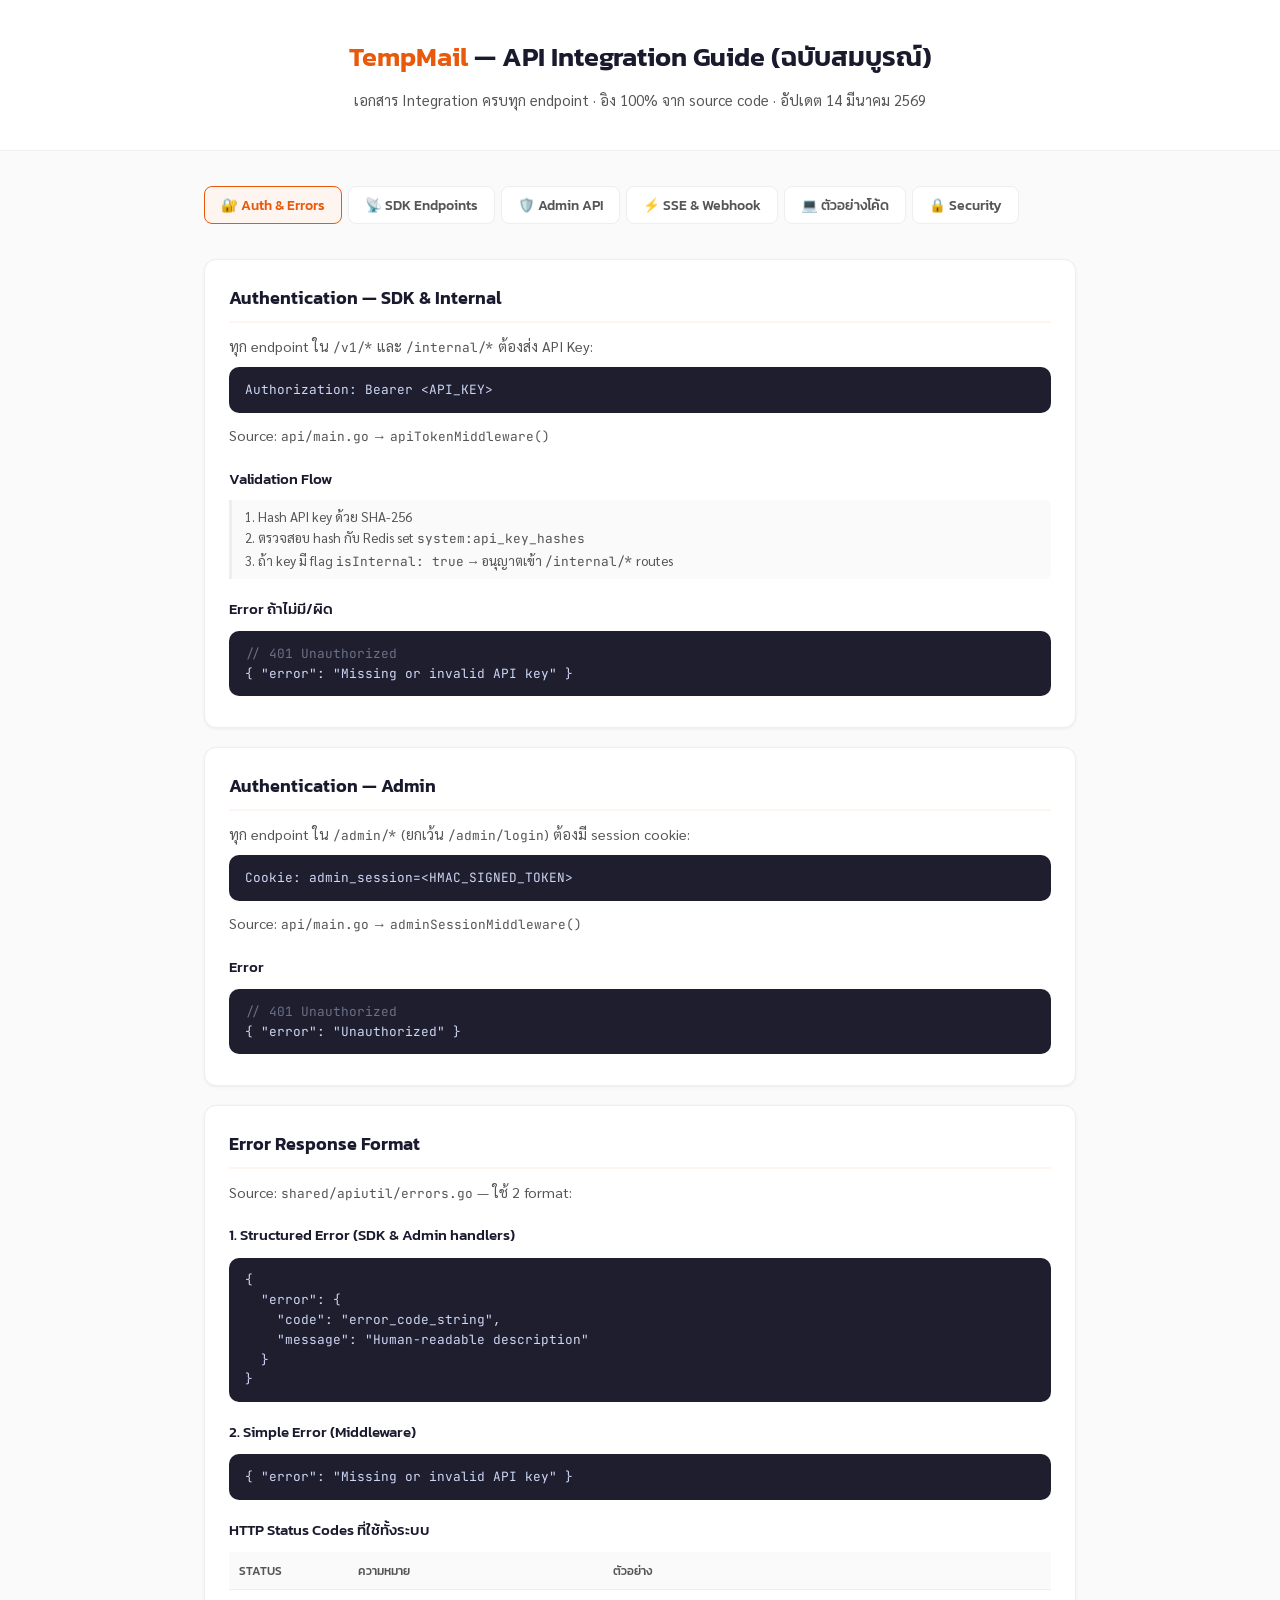
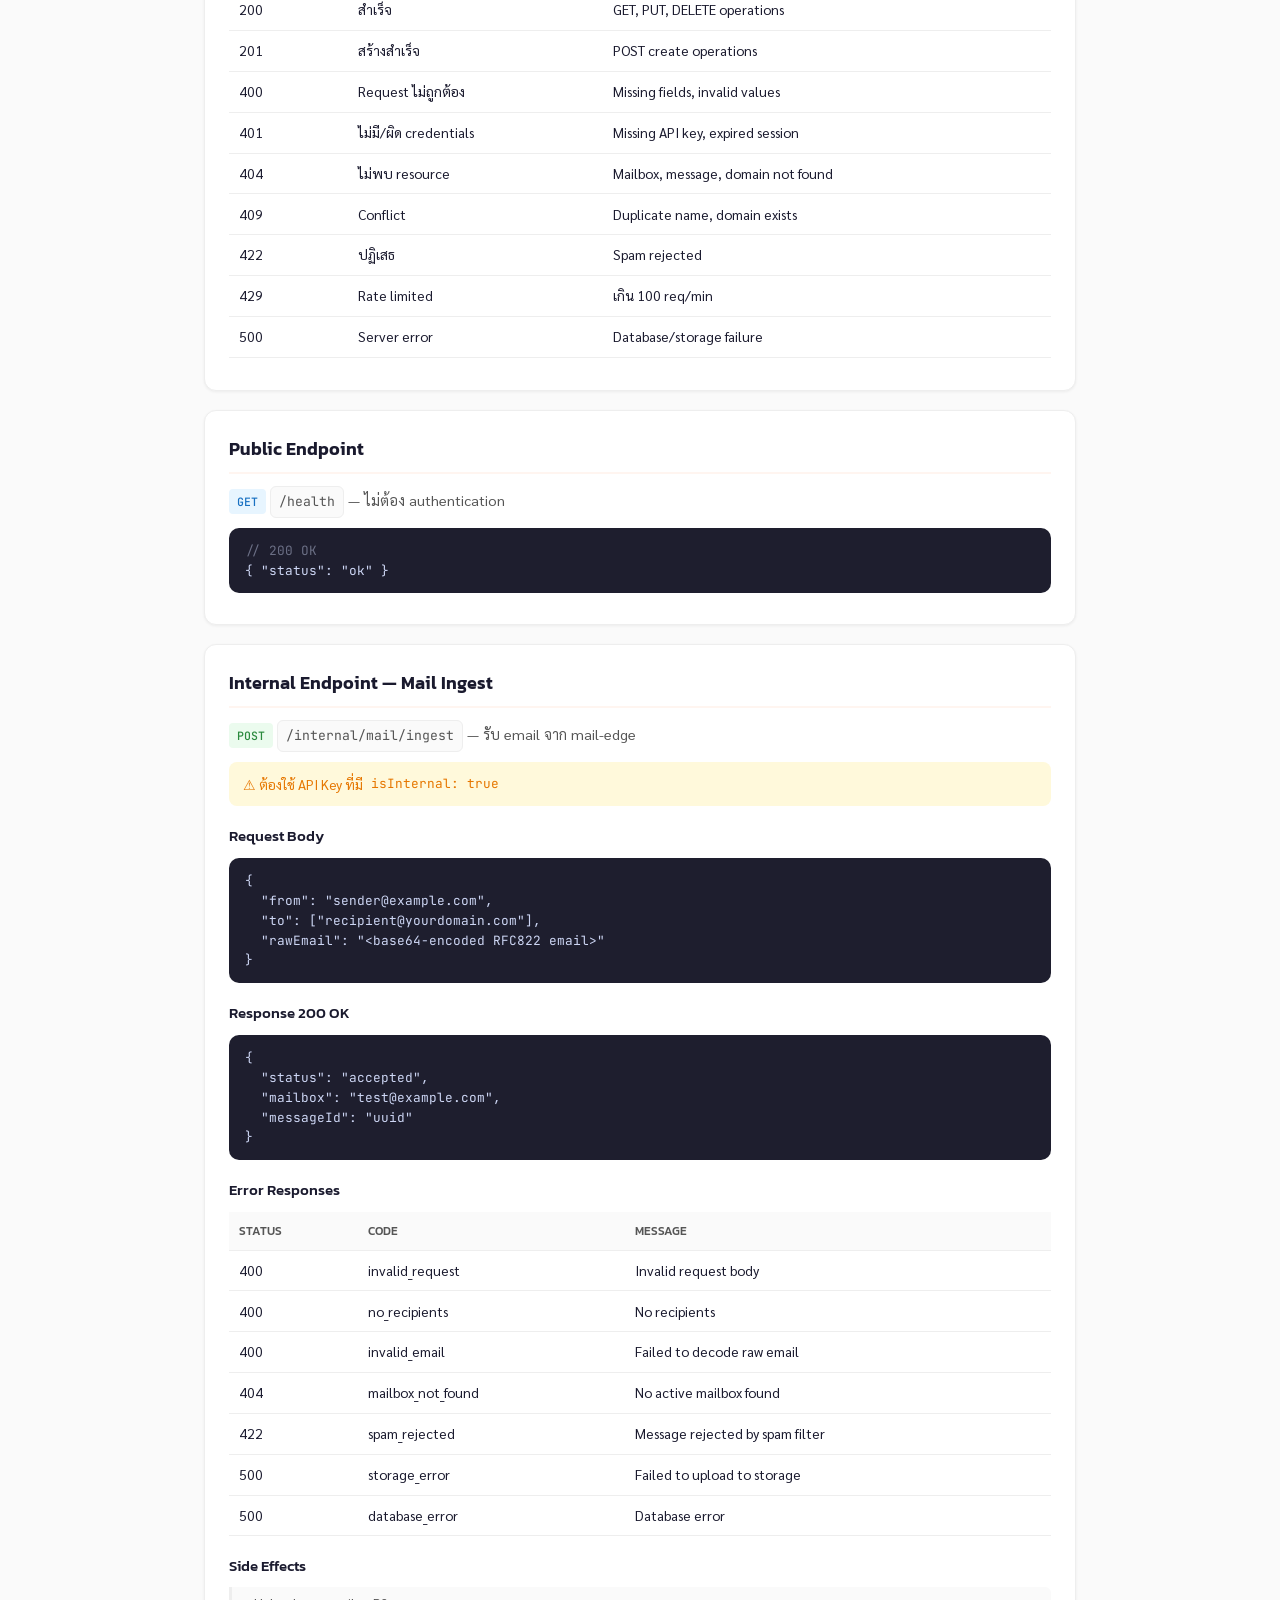
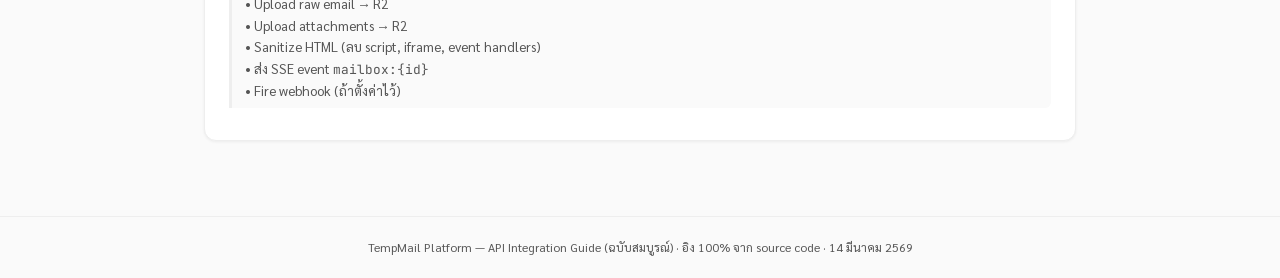
==== commit 7393ec38: "docs: add comprehensive INTEGRATION.md and rewrite API_INTEGRATION_TH.html - Add INTEGRATION.md: com" ====
--- a/API_INTEGRATION_TH.html
+++ b/API_INTEGRATION_TH.html
@@ -3,17 +3,17 @@
 <head>
 <meta charset="UTF-8">
 <meta name="viewport" content="width=device-width,initial-scale=1">
-<title>TempMail — คู่มือ API & Deploy</title>
+<title>TempMail — API Integration Guide (ฉบับสมบูรณ์)</title>
 <link href="https://fonts.googleapis.com/css2?family=Kanit:wght@300;400;500;600;700&family=Sarabun:wght@300;400;500;600;700&family=JetBrains+Mono:wght@400;500&display=swap" rel="stylesheet">
 <style>
 *{margin:0;padding:0;box-sizing:border-box}
-:root{--bg:#fafafa;--card:#fff;--tx:#1a1a2e;--tx2:#555;--ac:#e8590c;--acbg:#fff5f0;--bd:#eee;--cbg:#1e1e2e;--ctx:#cdd6f4;--gn:#2b8a3e;--gnbg:#ebfbee;--bl:#1971c2;--blbg:#e7f5ff;--yw:#e67700;--ywbg:#fff9db;--rd:#c92a2a;--rdbg:#fff5f5;--r:12px;--sh:0 1px 3px rgba(0,0,0,.06)}
+:root{--bg:#fafafa;--card:#fff;--tx:#1a1a2e;--tx2:#555;--ac:#e8590c;--acbg:#fff5f0;--bd:#eee;--cbg:#1e1e2e;--ctx:#cdd6f4;--gn:#2b8a3e;--gnbg:#ebfbee;--bl:#1971c2;--blbg:#e7f5ff;--yw:#e67700;--ywbg:#fff9db;--rd:#c92a2a;--rdbg:#fff5f5;--pp:#7048e8;--ppbg:#f3f0ff;--r:12px;--sh:0 1px 3px rgba(0,0,0,.06)}
 body{background:var(--bg);color:var(--tx);font-family:'Sarabun',sans-serif;line-height:1.85;font-size:16px}
 header{background:#fff;border-bottom:1px solid var(--bd);padding:2rem 1.5rem;text-align:center}
 header h1{font-family:'Kanit',sans-serif;font-size:1.7rem;font-weight:600;color:var(--tx)}
 header h1 span{color:var(--ac)}
 header p{color:var(--tx2);font-size:.92rem;margin-top:.2rem}
-.w{max-width:860px;margin:0 auto;padding:1.5rem}
+.w{max-width:920px;margin:0 auto;padding:1.5rem}
 .tabs{display:flex;gap:6px;flex-wrap:wrap;margin-bottom:1.5rem;position:sticky;top:0;z-index:10;background:var(--bg);padding:.7rem 0}
 .t{font-family:'Kanit',sans-serif;padding:.5rem 1rem;background:var(--card);border:1.5px solid var(--bd);border-radius:8px;color:var(--tx2);cursor:pointer;font-size:.85rem;font-weight:500;transition:all .15s}
 .t:hover{border-color:var(--ac);color:var(--ac)}.t.on{border-color:var(--ac);color:var(--ac);background:var(--acbg)}
@@ -33,617 +33,695 @@
 .n{border-radius:8px;padding:.6rem .9rem;margin:.5rem 0;font-size:.85rem;display:flex;gap:.5rem}
 .ni{background:var(--blbg);color:var(--bl)}.ns{background:var(--gnbg);color:var(--gn)}
 .nw{background:var(--ywbg);color:var(--yw)}.nd{background:var(--rdbg);color:var(--rd)}
-.s{display:flex;gap:.6rem;margin:.7rem 0 .3rem;align-items:center}
-.sn{width:22px;height:22px;border-radius:50%;background:var(--ac);color:#fff;display:flex;align-items:center;justify-content:center;font-family:'Kanit',sans-serif;font-size:.72rem;font-weight:600;flex-shrink:0}
-.st{font-family:'Kanit',sans-serif;font-weight:500;font-size:.92rem}
-.arch{background:var(--cbg);border-radius:10px;padding:.8rem;margin:.5rem 0;font-family:'JetBrains Mono',monospace;font-size:.75rem;color:#a6e3a1;white-space:pre;overflow-x:auto}
+.np{background:var(--ppbg);color:var(--pp)}
 .badge{display:inline-block;padding:2px 8px;border-radius:4px;font-family:'JetBrains Mono',monospace;font-size:.72rem;font-weight:500}
 .get{background:#e7f5ff;color:#1971c2}.post{background:#ebfbee;color:#2b8a3e}
 .del{background:#fff5f5;color:#c92a2a}.patch{background:#fff9db;color:#e67700}
+.put{background:#f3f0ff;color:#7048e8}
+.ep{font-family:'JetBrains Mono',monospace;font-size:.82rem;background:var(--bg);padding:3px 8px;border-radius:6px;border:1px solid var(--bd);display:inline-block;margin:2px 0}
 footer{padding:1.2rem;text-align:center;color:var(--tx2);font-size:.75rem;border-top:1px solid var(--bd);margin-top:2rem}
 @media(max-width:640px){.tabs{flex-direction:column}header h1{font-size:1.3rem}}
 </style>
 </head>
 <body>
 <header>
-<h1><span>TempMail</span> — คู่มือ API & Deploy</h1>
-<p>เชื่อมต่อเว็บหลักกับระบบเมลชั่วคราว + วิธี Deploy ด้วย deploy.sh</p>
+<h1><span>TempMail</span> — API Integration Guide (ฉบับสมบูรณ์)</h1>
+<p>เอกสาร Integration ครบทุก endpoint · อิง 100% จาก source code · อัปเดต 14 มีนาคม 2569</p>
 </header>
 <div class="w">
 <div class="tabs">
-<button class="t on" onclick="go('p1',this)">Deploy</button>
-<button class="t" onclick="go('p2',this)">เชื่อมต่อ API</button>
-<button class="t" onclick="go('p3',this)">Endpoints ทั้งหมด</button>
-<button class="t" onclick="go('p4',this)">ตัวอย่างโค้ด</button>
-<button class="t" onclick="go('p5',this)">Security & Error</button>
-</div>
-
-<!-- ========== P1: DEPLOY ========== -->
+<button class="t on" onclick="go('p1',this)">🔐 Auth & Errors</button>
+<button class="t" onclick="go('p2',this)">📡 SDK Endpoints</button>
+<button class="t" onclick="go('p3',this)">🛡️ Admin API</button>
+<button class="t" onclick="go('p4',this)">⚡ SSE & Webhook</button>
+<button class="t" onclick="go('p5',this)">💻 ตัวอย่างโค้ด</button>
+<button class="t" onclick="go('p6',this)">🔒 Security</button>
+</div>
+
+<!-- ========== P1: AUTH & ERROR ========== -->
 <div class="pn on" id="p1">
 
-<div class="c"><h2>deploy.sh ทำอะไรให้บ้าง?</h2>
-<p>สคริปต์ <code>deploy.sh</code> จัดการ <b>ทุกอย่าง</b> ตั้งแต่เช็ค OS จนถึงระบบพร้อมใช้งาน — ไม่ต้องตั้งค่าเอง:</p>
-<div class="arch">deploy.sh ทำงาน 7 ขั้นตอนอัตโนมัติ:
-
-1. ตรวจ OS → รองรับ Ubuntu, Debian, CentOS, RHEL,
-              Fedora, Rocky, AlmaLinux, Arch, Alpine
-
-2. ติดตั้ง curl, git, openssl (ถ้ายังไม่มี)
-
-3. ติดตั้ง Docker + Docker Compose (ถ้ายังไม่มี)
-
-4. ถามว่าจะติดตั้ง Dockge หรือไม่ (Docker Web UI)
-
-5. ถาม config: โดเมน, Frontend URL, R2 credentials
-
-6. สุ่ม token ทั้งหมดให้อัตโนมัติ → สร้างไฟล์ .env
-
-7. Build + Deploy → ระบบพร้อมใช้งาน!</div>
-<div class="n ni">ℹ ใช้เวลาทั้งหมดประมาณ <b>5-10 นาที</b> ขึ้นกับความเร็วเซิร์ฟเวอร์และ internet</div>
-</div>
-
-<div class="c"><h2>ก่อนเริ่ม — เตรียมข้อมูล 4 อย่าง</h2>
-<p>deploy.sh จะถามข้อมูลเหล่านี้ เตรียมไว้ล่วงหน้า:</p>
-<table>
-<tr><th>#</th><th>ข้อมูล</th><th>ตัวอย่าง</th><th>หาจากไหน</th></tr>
-<tr><td>1</td><td>Mail Domain</td><td><code>mail.tempmail.io</code></td><td>โดเมนที่ซื้อ + ตั้ง DNS แล้ว</td></tr>
-<tr><td>2</td><td>Frontend URL</td><td><code>https://tempmail.io</code></td><td>URL เว็บหลัก (ว่างได้ถ้าเรียก API จาก server-side)</td></tr>
-<tr><td>3</td><td>R2 Credentials</td><td>Account ID, Access Key, Secret</td><td>Cloudflare Dashboard → R2 → API Tokens</td></tr>
-<tr><td>4</td><td>R2 Bucket Name</td><td><code>tempmail-archives</code></td><td>ตั้งตอนสร้าง bucket</td></tr>
-</table>
-<div class="n nw">⚠ R2 Secret Access Key จะแสดงแค่ครั้งเดียวตอนสร้าง บันทึกไว้ก่อนเริ่ม!</div>
-</div>
-
-<div class="c"><h2>รัน deploy.sh</h2>
-<div class="s"><div class="sn">1</div><div class="st">Clone โค้ดลงเซิร์ฟเวอร์</div></div>
-<pre><code>cd /opt
-sudo git clone https://github.com/botnick/TempMail mailserver
-sudo chown -R $USER:$USER /opt/mailserver
-cd /opt/mailserver</code></pre>
-
-<div class="s"><div class="sn">2</div><div class="st">รัน deploy.sh</div></div>
-<pre><code>chmod +x deploy.sh
-./deploy.sh</code></pre>
-<div class="exp">สคริปต์จะแสดง banner แล้วเริ่มทำงานทีละขั้น — ไม่ต้องทำอะไรเพิ่ม แค่ตอบคำถามตามที่ถาม</div>
-
-<div class="s"><div class="sn">3</div><div class="st">สคริปต์ถาม — กรอกตามนี้</div></div>
-<pre><code><span class="cm"># ━━━ Configuration ━━━</span>
-? Mail domain (e.g., mail.example.com): <span style="color:#a6e3a1">mail.tempmail.io</span>
-? Frontend URL (e.g., https://app.example.com): <span style="color:#a6e3a1">https://tempmail.io</span>
-
-  <span style="color:#f9e2af">Cloudflare R2 Storage</span>
-  > R2 Account ID: <span style="color:#a6e3a1">abc123def456</span>
-  > R2 Access Key ID: <span style="color:#a6e3a1">your_access_key_here</span>
-  > R2 Secret Access Key: <span style="color:#a6e3a1">••••••••••••</span>
-  > R2 Bucket Name [tempmail-archives]: <span style="color:#a6e3a1">↵ Enter (ใช้ค่าเริ่มต้น)</span></code></pre>
-<div class="exp">ช่อง R2 Bucket Name ถ้ากด Enter เฉยๆ จะใช้ค่าเริ่มต้น <code>tempmail-archives</code></div>
-
-<div class="s"><div class="sn">4</div><div class="st">รอ Build &amp; Deploy (3-10 นาที)</div></div>
-<pre><code><span class="cm"># สคริปต์จะ:</span>
-<span class="cm"># ✓ สุ่ม password/token ทั้งหมดให้</span>
-<span class="cm"># ✓ สร้างไฟล์ .env ให้อัตโนมัติ</span>
-<span class="cm"># ✓ docker compose build --no-cache</span>
-<span class="cm"># ✓ docker compose up -d</span></code></pre>
-</div>
-
-<div class="c"><h2>ผลลัพธ์ที่ต้องบันทึกทันที</h2>
-<p>เมื่อ deploy เสร็จ หน้าจอจะแสดงข้อมูลสำคัญ:</p>
-<pre><code><span style="color:#a6e3a1;font-weight:bold">╔══════════════════════════════════════════════════════════╗
-║           ✅  DEPLOYMENT COMPLETE                        ║
-╚══════════════════════════════════════════════════════════╝</span>
-
-<span style="color:#89dceb;font-weight:bold">── Services ──</span>
-  API Server       <span style="color:#a6e3a1">http://localhost:4000</span>
-  SMTP Inbound     <span style="color:#a6e3a1">mail.tempmail.io:25</span>
-  Rspamd UI        <span style="color:#a6e3a1">http://localhost:11334</span>
-
-<span style="color:#89dceb;font-weight:bold">── Web App Integration ──</span>
-  API_URL           <span style="color:#a6e3a1">http://45.76.1.2:4000</span>
-  API_KEY           <span style="color:#a6e3a1">a1b2c3d4e5f6...ยาว 64 ตัว</span>
-
-<span style="color:#89dceb;font-weight:bold">── Admin Access ──</span>
-  ADMIN_KEY         <span style="color:#a6e3a1">x7y8z9...ยาว 64 ตัว</span>
-  ADMIN_PANEL       <span style="color:#a6e3a1">http://45.76.1.2:4000/abc123def/</span>
-
-<span style="color:#89dceb;font-weight:bold">── Container Management ──</span>
-  Dockge UI         <span style="color:#a6e3a1">http://45.76.1.2:5001</span>
-
-<span style="color:#f38ba8;font-weight:bold">  ⚠  Save these keys NOW — they will not be shown again!</span></code></pre>
-
-<div class="n nd">🔑 บันทึกค่าเหล่านี้ทันที:<br>
-• <b>API_KEY</b> (EXTERNAL_API_KEY) — ใช้เชื่อมเว็บหลัก<br>
-• <b>ADMIN_KEY</b> (ADMIN_API_KEY) — ใช้ login Admin Panel<br>
-• <b>ADMIN_PANEL path</b> — URL ลับสำหรับเข้า Admin<br>
-ค่าเหล่านี้จะไม่แสดงอีก! (แต่ดูได้ในไฟล์ .env)</div>
-</div>
-
-<div class="c"><h2>ตรวจสอบว่าทำงาน</h2>
-<pre><code><span class="cm"># 1. ดู container ทั้งหมด</span>
-docker compose ps
-<span class="cm"># ต้องเห็น: postgres, redis, rspamd, mail-edge, api, worker
-# ทุกตัว Status = Up</span>
-
-<span class="cm"># 2. ทดสอบ API</span>
-curl http://localhost:4000/health
-<span class="cm"># → {"status":"ok"}</span>
-
-<span class="cm"># 3. ทดสอบ SMTP</span>
-telnet mail.tempmail.io 25
-<span class="cm"># → 220 ... ESMTP (พิมพ์ QUIT แล้ว Enter เพื่อออก)</span></code></pre>
-<div class="n ns">✓ เห็นทั้ง 3 ผลลัพธ์ = ระบบพร้อมใช้งาน! ไปหน้า "เชื่อมต่อ API" ได้เลย</div>
-</div>
-
-<div class="c"><h2>Dockge คืออะไร?</h2>
-<p>deploy.sh จะถามว่าจะติดตั้ง <b>Dockge</b> หรือไม่ — เป็น Web UI สำหรับจัดการ Docker Compose:</p>
-<table>
-<tr><th>ฟีเจอร์</th><th>คำอธิบาย</th></tr>
-<tr><td>หน้า Dashboard</td><td>ดู status container ทั้งหมดแบบ visual</td></tr>
-<tr><td>Start / Stop / Restart</td><td>กดปุ่มแทนพิมพ์คำสั่ง</td></tr>
-<tr><td>ดู Logs</td><td>ดู log realtime ของแต่ละ container</td></tr>
-<tr><td>แก้ไข compose</td><td>แก้ docker-compose.yml ผ่านเว็บได้</td></tr>
-</table>
-<div class="exp">เข้าใช้งานที่ <code>http://YOUR_IP:5001</code> — ครั้งแรกต้องสร้าง admin account</div>
-<div class="n ni">ℹ Dockge เป็น optional ไม่ติดตั้งก็ใช้ TempMail ได้ปกติ แค่จัดการผ่าน command line แทน</div>
-</div>
-
-<div class="c"><h2>Options ของ deploy.sh</h2>
-<pre><code>./deploy.sh --help       <span class="cm"># แสดงวิธีใช้</span>
-./deploy.sh --version    <span class="cm"># แสดงเวอร์ชัน (ปัจจุบัน v3.2.0)</span></code></pre>
-</div>
-</div>
-
-<!-- ========== P2: CONNECT API ========== -->
+<div class="c"><h2>Authentication — SDK & Internal</h2>
+<p>ทุก endpoint ใน <code>/v1/*</code> และ <code>/internal/*</code> ต้องส่ง API Key:</p>
+<pre><code>Authorization: Bearer &lt;API_KEY&gt;</code></pre>
+<p>Source: <code>api/main.go</code> → <code>apiTokenMiddleware()</code></p>
+<h3>Validation Flow</h3>
+<div class="exp">1. Hash API key ด้วย SHA-256<br>2. ตรวจสอบ hash กับ Redis set <code>system:api_key_hashes</code><br>3. ถ้า key มี flag <code>isInternal: true</code> → อนุญาตเข้า <code>/internal/*</code> routes</div>
+<h3>Error ถ้าไม่มี/ผิด</h3>
+<pre><code><span class="cm">// 401 Unauthorized</span>
+{ "error": "Missing or invalid API key" }</code></pre>
+</div>
+
+<div class="c"><h2>Authentication — Admin</h2>
+<p>ทุก endpoint ใน <code>/admin/*</code> (ยกเว้น <code>/admin/login</code>) ต้องมี session cookie:</p>
+<pre><code>Cookie: admin_session=&lt;HMAC_SIGNED_TOKEN&gt;</code></pre>
+<p>Source: <code>api/main.go</code> → <code>adminSessionMiddleware()</code></p>
+<h3>Error</h3>
+<pre><code><span class="cm">// 401 Unauthorized</span>
+{ "error": "Unauthorized" }</code></pre>
+</div>
+
+<div class="c"><h2>Error Response Format</h2>
+<p>Source: <code>shared/apiutil/errors.go</code> — ใช้ 2 format:</p>
+<h3>1. Structured Error (SDK & Admin handlers)</h3>
+<pre><code>{
+  "error": {
+    "code": "error_code_string",
+    "message": "Human-readable description"
+  }
+}</code></pre>
+<h3>2. Simple Error (Middleware)</h3>
+<pre><code>{ "error": "Missing or invalid API key" }</code></pre>
+<h3>HTTP Status Codes ที่ใช้ทั้งระบบ</h3>
+<table>
+<tr><th>Status</th><th>ความหมาย</th><th>ตัวอย่าง</th></tr>
+<tr><td>200</td><td>สำเร็จ</td><td>GET, PUT, DELETE operations</td></tr>
+<tr><td>201</td><td>สร้างสำเร็จ</td><td>POST create operations</td></tr>
+<tr><td>400</td><td>Request ไม่ถูกต้อง</td><td>Missing fields, invalid values</td></tr>
+<tr><td>401</td><td>ไม่มี/ผิด credentials</td><td>Missing API key, expired session</td></tr>
+<tr><td>404</td><td>ไม่พบ resource</td><td>Mailbox, message, domain not found</td></tr>
+<tr><td>409</td><td>Conflict</td><td>Duplicate name, domain exists</td></tr>
+<tr><td>422</td><td>ปฏิเสธ</td><td>Spam rejected</td></tr>
+<tr><td>429</td><td>Rate limited</td><td>เกิน 100 req/min</td></tr>
+<tr><td>500</td><td>Server error</td><td>Database/storage failure</td></tr>
+</table>
+</div>
+
+<div class="c"><h2>Public Endpoint</h2>
+<p><span class="badge get">GET</span> <span class="ep">/health</span> — ไม่ต้อง authentication</p>
+<pre><code><span class="cm">// 200 OK</span>
+{ "status": "ok" }</code></pre>
+</div>
+
+<div class="c"><h2>Internal Endpoint — Mail Ingest</h2>
+<p><span class="badge post">POST</span> <span class="ep">/internal/mail/ingest</span> — รับ email จาก mail-edge</p>
+<div class="n nw">⚠ ต้องใช้ API Key ที่มี <code>isInternal: true</code></div>
+<h3>Request Body</h3>
+<pre><code>{
+  "from": "sender@example.com",
+  "to": ["recipient@yourdomain.com"],
+  "rawEmail": "&lt;base64-encoded RFC822 email&gt;"
+}</code></pre>
+<h3>Response 200 OK</h3>
+<pre><code>{
+  "status": "accepted",
+  "mailbox": "test@example.com",
+  "messageId": "uuid"
+}</code></pre>
+<h3>Error Responses</h3>
+<table>
+<tr><th>Status</th><th>Code</th><th>Message</th></tr>
+<tr><td>400</td><td>invalid_request</td><td>Invalid request body</td></tr>
+<tr><td>400</td><td>no_recipients</td><td>No recipients</td></tr>
+<tr><td>400</td><td>invalid_email</td><td>Failed to decode raw email</td></tr>
+<tr><td>404</td><td>mailbox_not_found</td><td>No active mailbox found</td></tr>
+<tr><td>422</td><td>spam_rejected</td><td>Message rejected by spam filter</td></tr>
+<tr><td>500</td><td>storage_error</td><td>Failed to upload to storage</td></tr>
+<tr><td>500</td><td>database_error</td><td>Database error</td></tr>
+</table>
+<h3>Side Effects</h3>
+<div class="exp">• Upload raw email → R2<br>• Upload attachments → R2<br>• Sanitize HTML (ลบ script, iframe, event handlers)<br>• ส่ง SSE event <code>mailbox:{id}</code><br>• Fire webhook (ถ้าตั้งค่าไว้)</div>
+</div>
+</div>
+
+<!-- ========== P2: SDK ENDPOINTS ========== -->
 <div class="pn" id="p2">
 
-<div class="c"><h2>เชื่อมเว็บหลัก — ใช้แค่ 2 บรรทัด</h2>
-<p>เว็บหลักของคุณ (Node.js, Go, PHP, Python ฯลฯ) แค่ต่อ 2 ค่านี้:</p>
-<pre><code>TEMPMAIL_API_URL = https://api.your-domain.com
-TEMPMAIL_API_KEY = YOUR_EXTERNAL_API_KEY  <span class="cm">← จาก deploy.sh หรือ .env</span></code></pre>
-<div class="arch">เว็บหลักของคุณ (Server-Side)        TempMail Service
-┌────────────────────┐              ┌─────────────────────┐
-│                    │  API calls   │  mail-edge (SMTP)    │
-│  Node.js / Go /    │◄───────────►│  api (REST)          │
-│  PHP / Python      │  X-API-Key  │  Rspamd (spam)       │
-│                    │              │  Redis + Postgres    │
-└────────────────────┘              │  Worker (auto-expire)│
-                                    └─────────────────────┘</div>
-</div>
-
-<div class="c"><h2>Security Model</h2>
-<table>
-<tr><th>✅</th><th>หลักการ</th></tr>
-<tr><td>✅</td><td>เรียก API จาก <b>server-side เท่านั้น</b> — ห้ามเอา API_KEY ไปใส่ใน browser JavaScript</td></tr>
-<tr><td>✅</td><td>เก็บ <code>mailboxId</code> ใน DB ของคุณ ผูกกับ <code>userId</code> — ตรวจสิทธิ์ทุกครั้ง</td></tr>
-<tr><td>✅</td><td>Mailbox ID เป็น UUID — เดาไม่ได้ ไม่เรียงลำดับ</td></tr>
-<tr><td>✅</td><td>HTML content ถูก sanitize แล้ว (XSS-safe) ก่อนเก็บ</td></tr>
-<tr><td>✅</td><td>ใช้ <code>tenantId</code> (userId ของคุณ) ตอนสร้าง mailbox — สำหรับ audit trail</td></tr>
-<tr><td>✅</td><td>ตั้ง <code>ttlHours</code> ให้สั้น — ลดความเสี่ยงข้อมูลรั่ว</td></tr>
-</table>
-</div>
-
-<div class="c"><h2>Authentication</h2>
-<p>ทุก request ต้องมี header นี้:</p>
-<pre><code>X-API-Key: YOUR_EXTERNAL_API_KEY</code></pre>
-<p>ตัวอย่าง (Node.js):</p>
-<pre><code>const API_URL = process.env.TEMPMAIL_API_URL;
-const API_KEY = process.env.TEMPMAIL_API_KEY;
-
-const headers = {
-  'X-API-Key': API_KEY,
-  'Content-Type': 'application/json'
-};</code></pre>
-<div class="n nw">⚠ ห้ามใส่ API_KEY ใน frontend code, client-side JavaScript, หรือ public repository!</div>
-</div>
-
-<div class="c"><h2>สถาปัตยกรรม — User-Triggered Fetch (ไม่ใช่ Polling)</h2>
-<div class="n nd">⛔ ห้ามใช้ Polling! การ poll ทุก N วินาทีสิ้นเปลือง resource ทั้งสองฝั่ง</div>
-<h3>✅ แนะนำ: User กดเอง</h3>
-<pre><code><span class="cm">1. User เปิดหน้า inbox → เว็บเรียก GET /v1/mailbox/{id}/messages</span>
-<span class="cm">2. User กด "Refresh"   → เรียกใหม่</span>
-<span class="cm">3. User กดอ่านเมล์     → เรียก GET /v1/message/{msg_id}</span></code></pre>
-
-<h3>✅ ทางเลือก: Auto-refresh แบบ Backoff (ถ้าจำเป็น)</h3>
-<pre><code><span class="cm">// Poll เฉพาะตอน user รอเมล์อยู่ในหน้า inbox</span>
-async function waitForEmail(mailboxId, maxWaitMs = 120000) {
-  const start = Date.now();
-  let interval = 3000; <span class="cm">// เริ่มที่ 3 วินาที</span>
-
-  while (Date.now() - start < maxWaitMs) {
-    const { messages } = await fetchMessages(mailboxId);
-    if (messages.length > 0) return messages;
-
-    await sleep(interval);
-    interval = Math.min(interval * 1.5, 10000); <span class="cm">// สูงสุด 10 วิ</span>
+<div class="c"><h2>SDK Endpoints Overview</h2>
+<p>Source: <code>api/handlers/sdk.go</code> · Auth: <code>Authorization: Bearer &lt;API_KEY&gt;</code></p>
+<table>
+<tr><th>Method</th><th>Path</th><th>หน้าที่</th></tr>
+<tr><td><span class="badge post">POST</span></td><td>/v1/mailbox/create</td><td>สร้าง mailbox</td></tr>
+<tr><td><span class="badge get">GET</span></td><td>/v1/mailbox/count</td><td>นับ mailbox ตาม status</td></tr>
+<tr><td><span class="badge get">GET</span></td><td>/v1/mailbox/:id</td><td>ดูข้อมูล mailbox</td></tr>
+<tr><td><span class="badge get">GET</span></td><td>/v1/mailbox/:id/messages</td><td>ดึง inbox (paginated)</td></tr>
+<tr><td><span class="badge patch">PATCH</span></td><td>/v1/mailbox/:id</td><td>ต่ออายุ / อัปเดต metadata</td></tr>
+<tr><td><span class="badge del">DEL</span></td><td>/v1/mailbox/:id</td><td>ลบ mailbox</td></tr>
+<tr><td><span class="badge get">GET</span></td><td>/v1/message/:id</td><td>อ่านเมล์ฉบับเต็ม</td></tr>
+<tr><td><span class="badge del">DEL</span></td><td>/v1/message/:id</td><td>ลบ message</td></tr>
+<tr><td><span class="badge get">GET</span></td><td>/v1/domains</td><td>รายการ domain ที่ ACTIVE</td></tr>
+<tr><td><span class="badge get">GET</span></td><td>/v1/attachment/:id</td><td>ดาวน์โหลดไฟล์แนบ</td></tr>
+</table>
+</div>
+
+<div class="c"><h2>POST /v1/mailbox/create</h2>
+<h3>Request</h3>
+<pre><code>{
+  "domain": "example.com",  <span class="cm">// optional, default: random active domain</span>
+  "ttl": 3600,              <span class="cm">// optional, seconds (min:60, max:max_mailbox_ttl)</span>
+  "metadata": "any string"  <span class="cm">// optional</span>
+}</code></pre>
+<h3>Response 201 Created</h3>
+<pre><code>{
+  "id": "uuid",
+  "address": "random-local@example.com",
+  "localPart": "random-local",
+  "domain": "example.com",
+  "status": "ACTIVE",
+  "expiresAt": "2025-01-01T01:00:00Z",
+  "createdAt": "2025-01-01T00:00:00Z",
+  "metadata": ""
+}</code></pre>
+<h3>Errors</h3>
+<table>
+<tr><th>Status</th><th>Code</th><th>เมื่อ</th></tr>
+<tr><td>400</td><td>invalid_request</td><td>Body parse ไม่ได้</td></tr>
+<tr><td>400</td><td>invalid_domain</td><td>Domain ไม่พบหรือไม่ ACTIVE</td></tr>
+<tr><td>400</td><td>ttl_too_short</td><td>TTL < 60 วินาที</td></tr>
+<tr><td>400</td><td>ttl_too_long</td><td>TTL เกิน max_mailbox_ttl</td></tr>
+<tr><td>500</td><td>database_error</td><td>DB insert ล้มเหลว</td></tr>
+</table>
+</div>
+
+<div class="c"><h2>GET /v1/mailbox/count</h2>
+<pre><code><span class="cm">// 200 OK</span>
+{ "total": 150, "active": 100, "expired": 50 }</code></pre>
+</div>
+
+<div class="c"><h2>GET /v1/mailbox/:id</h2>
+<pre><code><span class="cm">// 200 OK</span>
+{
+  "id": "uuid", "localPart": "my-inbox", "domainId": "uuid",
+  "tenantId": "tenant-1", "status": "ACTIVE",
+  "expiresAt": "2025-01-01T01:00:00Z", "metadata": "",
+  "messageCount": 5,
+  "domain": { "id": "uuid", "domainName": "example.com" }
+}</code></pre>
+<p><span class="badge del">404</span> <code>mailbox_not_found</code> — Mailbox not found</p>
+</div>
+
+<div class="c"><h2>GET /v1/mailbox/:id/messages</h2>
+<table><tr><th>Query</th><th>Default</th><th>คำอธิบาย</th></tr>
+<tr><td><code>limit</code></td><td>50</td><td>Max per page</td></tr>
+<tr><td><code>offset</code></td><td>0</td><td>Pagination offset</td></tr></table>
+<pre><code><span class="cm">// 200 OK</span>
+{
+  "messages": [{
+    "id": "uuid", "mailboxId": "uuid",
+    "fromAddress": "sender@example.com",
+    "subject": "Hello", "bodyText": "...", "bodyHtml": "&lt;p&gt;...&lt;/p&gt;",
+    "receivedAt": "2025-01-01T00:05:00Z", "status": "UNREAD",
+    "spamScore": 1.5, "attachments": []
+  }],
+  "count": 1
+}</code></pre>
+<p><span class="badge del">404</span> <code>mailbox_not_found</code></p>
+</div>
+
+<div class="c"><h2>PATCH /v1/mailbox/:id</h2>
+<pre><code><span class="cm">// Request — ส่งเฉพาะ field ที่ต้องการอัปเดต</span>
+{ "ttl": 7200, "metadata": "updated" }
+
+<span class="cm">// 200 OK</span>
+{
+  "id": "uuid", "localPart": "my-inbox", "status": "ACTIVE",
+  "expiresAt": "2025-01-01T02:00:00Z", "metadata": "updated"
+}</code></pre>
+<p><span class="badge del">400</span> <code>invalid_request</code> · <span class="badge del">404</span> <code>mailbox_not_found</code></p>
+</div>
+
+<div class="c"><h2>DELETE /v1/mailbox/:id</h2>
+<p>Hard delete + cascade ลบ messages, attachments</p>
+<pre><code><span class="cm">// 200 OK</span>
+{ "status": "deleted", "id": "uuid" }</code></pre>
+<p><span class="badge del">404</span> <code>mailbox_not_found</code> · <span class="badge del">500</span> <code>database_error</code></p>
+</div>
+
+<div class="c"><h2>GET /v1/message/:id</h2>
+<p>ดึงข้อมูล message + attachments ถ้า status=UNREAD → auto เปลี่ยนเป็น READ</p>
+<pre><code><span class="cm">// 200 OK</span>
+{
+  "id": "uuid", "mailboxId": "uuid",
+  "fromAddress": "sender@example.com", "toAddress": "me@example.com",
+  "subject": "Hello", "bodyText": "...", "bodyHtml": "&lt;p&gt;...&lt;/p&gt;",
+  "s3KeyRaw": "raw/mailboxId/messageId.eml",
+  "receivedAt": "...", "status": "READ",
+  "spamScore": 1.5, "quarantineAction": "ACCEPT",
+  "attachments": [{
+    "id": "uuid", "filename": "doc.pdf",
+    "contentType": "application/pdf", "size": 102400,
+    "s3Key": "attachments/..."
+  }]
+}</code></pre>
+<p><span class="badge del">404</span> <code>message_not_found</code></p>
+</div>
+
+<div class="c"><h2>DELETE /v1/message/:id · GET /v1/domains · GET /v1/attachment/:id</h2>
+<h3>DELETE /v1/message/:id</h3>
+<pre><code>{ "status": "deleted", "id": "uuid" }</code></pre>
+<p><span class="badge del">404</span> <code>message_not_found</code></p>
+
+<h3>GET /v1/domains</h3>
+<pre><code>{ "domains": [{ "id": "uuid", "domainName": "example.com", "status": "ACTIVE" }] }</code></pre>
+
+<h3>GET /v1/attachment/:id</h3>
+<p>ดาวน์โหลดไฟล์จาก R2 — Response เป็น binary file</p>
+<div class="exp">Content-Type: ตาม contentType ของ attachment<br>Content-Disposition: attachment; filename="filename"</div>
+<p><span class="badge del">404</span> <code>attachment_not_found</code> · <span class="badge del">500</span> <code>storage_error</code></p>
+</div>
+</div>
+
+<!-- ========== P3: ADMIN API ========== -->
+<div class="pn" id="p3">
+
+<div class="c"><h2>Admin API Overview</h2>
+<p>Source: <code>api/handlers/admin.go</code> (1730 lines) · Auth: <code>Cookie: admin_session</code></p>
+<table>
+<tr><th>Method</th><th>Path</th><th>หน้าที่</th><th>Audit</th></tr>
+<tr><td><span class="badge post">POST</span></td><td>/admin/login</td><td>Login → session cookie</td><td>—</td></tr>
+<tr><td><span class="badge get">GET</span></td><td>/admin/dashboard</td><td>Dashboard stats</td><td>—</td></tr>
+<tr><td><span class="badge get">GET</span></td><td>/admin/domains</td><td>List domains</td><td>—</td></tr>
+<tr><td><span class="badge post">POST</span></td><td>/admin/domains</td><td>Create domain</td><td>domain.create</td></tr>
+<tr><td><span class="badge put">PUT</span></td><td>/admin/domains/:id</td><td>Update domain</td><td>domain.update</td></tr>
+<tr><td><span class="badge del">DEL</span></td><td>/admin/domains/:id</td><td>Delete domain</td><td>domain.delete</td></tr>
+<tr><td><span class="badge get">GET</span></td><td>/admin/dns-check/:domain</td><td>DNS check</td><td>—</td></tr>
+<tr><td><span class="badge get">GET</span></td><td>/admin/nodes</td><td>List nodes</td><td>—</td></tr>
+<tr><td><span class="badge post">POST</span></td><td>/admin/nodes</td><td>Create node</td><td>—</td></tr>
+<tr><td><span class="badge put">PUT</span></td><td>/admin/nodes/:id</td><td>Update node</td><td>node.update</td></tr>
+<tr><td><span class="badge del">DEL</span></td><td>/admin/nodes/:id</td><td>Delete node</td><td>node.delete</td></tr>
+<tr><td><span class="badge get">GET</span></td><td>/admin/mailboxes</td><td>List mailboxes</td><td>—</td></tr>
+<tr><td><span class="badge del">DEL</span></td><td>/admin/mailboxes/:id</td><td>Delete mailbox</td><td>mailbox.delete</td></tr>
+<tr><td><span class="badge post">POST</span></td><td>/admin/mailboxes/quick-create</td><td>Quick-create for testing</td><td>mailbox.quick_create</td></tr>
+<tr><td><span class="badge get">GET</span></td><td>/admin/messages</td><td>List messages</td><td>—</td></tr>
+<tr><td><span class="badge get">GET</span></td><td>/admin/messages/:id</td><td>Message detail</td><td>—</td></tr>
+<tr><td><span class="badge del">DEL</span></td><td>/admin/messages/:id</td><td>Delete message</td><td>message.delete</td></tr>
+<tr><td><span class="badge post">POST</span></td><td>/admin/messages/bulk-delete</td><td>Bulk delete</td><td>messages.bulk_delete</td></tr>
+<tr><td><span class="badge get">GET</span></td><td>/admin/filters</td><td>List filters</td><td>—</td></tr>
+<tr><td><span class="badge post">POST</span></td><td>/admin/filters</td><td>Create filter</td><td>filter.create</td></tr>
+<tr><td><span class="badge put">PUT</span></td><td>/admin/filters/:id</td><td>Update filter</td><td>filter.update</td></tr>
+<tr><td><span class="badge del">DEL</span></td><td>/admin/filters/:id</td><td>Delete filter</td><td>filter.delete</td></tr>
+<tr><td><span class="badge get">GET</span></td><td>/admin/api-keys</td><td>List API keys</td><td>—</td></tr>
+<tr><td><span class="badge post">POST</span></td><td>/admin/api-keys</td><td>Create API key</td><td>apikey.create</td></tr>
+<tr><td><span class="badge put">PUT</span></td><td>/admin/api-keys/:id</td><td>Update key</td><td>apikey.update</td></tr>
+<tr><td><span class="badge del">DEL</span></td><td>/admin/api-keys/:id</td><td>Delete key</td><td>apikey.delete</td></tr>
+<tr><td><span class="badge post">POST</span></td><td>/admin/api-keys/:id/roll</td><td>Roll key</td><td>apikey.roll</td></tr>
+<tr><td><span class="badge get">GET</span></td><td>/admin/settings</td><td>Get settings</td><td>—</td></tr>
+<tr><td><span class="badge put">PUT</span></td><td>/admin/settings</td><td>Update settings</td><td>settings.update</td></tr>
+<tr><td><span class="badge get">GET</span></td><td>/admin/metrics</td><td>System metrics</td><td>—</td></tr>
+<tr><td><span class="badge get">GET</span></td><td>/admin/export</td><td>Export config</td><td>—</td></tr>
+<tr><td><span class="badge post">POST</span></td><td>/admin/import</td><td>Import config</td><td>config.import</td></tr>
+<tr><td><span class="badge post">POST</span></td><td>/admin/webhook-test</td><td>Test webhook</td><td>—</td></tr>
+<tr><td><span class="badge get">GET</span></td><td>/admin/audit-log</td><td>Audit logs</td><td>—</td></tr>
+</table>
+</div>
+
+<div class="c"><h2>POST /admin/login</h2>
+<pre><code><span class="cm">// Request</span>
+{ "username": "admin", "password": "secret" }
+
+<span class="cm">// 200 OK + Set-Cookie: admin_session=&lt;TOKEN&gt;; HttpOnly; SameSite=Strict</span>
+{ "status": "ok" }</code></pre>
+<p><span class="badge del">400</span> Missing credentials · <span class="badge del">401</span> Invalid credentials</p>
+</div>
+
+<div class="c"><h2>GET /admin/dashboard</h2>
+<pre><code><span class="cm">// 200 OK</span>
+{
+  "domains": { "total": 5, "active": 3, "pending": 2 },
+  "mailboxes": { "total": 150, "active": 100 },
+  "messages": { "total": 5000, "unread": 200 },
+  "nodes": { "total": 2, "active": 2 },
+  "recentMessages": [<span class="cm">/* 10 latest */</span>]
+}</code></pre>
+</div>
+
+<div class="c"><h2>Domain CRUD</h2>
+<h3>GET /admin/domains</h3>
+<p>Query: <code>search</code>, <code>status</code> (ACTIVE|PENDING|DISABLED|DELETED), <code>limit</code>(50), <code>offset</code>(0)</p>
+<pre><code>{ "domains": [<span class="cm">/* Domain + Node preloaded */</span>], "count": 5 }</code></pre>
+
+<h3>POST /admin/domains</h3>
+<pre><code><span class="cm">// Request</span>
+{ "domainName": "example.com", "nodeId": "uuid-or-empty" }
+
+<span class="cm">// 201 Created</span>
+{
+  "domain": { <span class="cm">/* Domain object */</span> },
+  "dns": {
+    "mx": { "host": "example.com", "value": "mail.example.com", "priority": 10 },
+    "spf": { "host": "example.com", "value": "v=spf1 ip4:1.2.3.4 -all" }
   }
-  return []; <span class="cm">// หมดเวลา</span>
-}
-<span class="cm">// หยุด poll ทันทีเมื่อ user ออกจากหน้า</span></code></pre>
-<div class="exp"><b>กฎ:</b> Poll เฉพาะตอน user อยู่หน้า inbox | หยุดทันทีเมื่อออก | Backoff: 3s → 4.5s → 6.75s → 10s | Timeout สูงสุด 2 นาที</div>
-</div>
-</div>
-
-<!-- ========== P3: ENDPOINTS ========== -->
-<div class="pn" id="p3">
-
-<div class="c"><h2>API Overview</h2>
-<table>
-<tr><th>Method</th><th>Path</th><th>หน้าที่</th></tr>
-<tr><td><span class="badge get">GET</span></td><td>/v1/domains</td><td>รายการโดเมนที่ใช้งานได้</td></tr>
-<tr><td><span class="badge post">POST</span></td><td>/v1/mailbox/create</td><td>สร้างกล่องจดหมาย</td></tr>
-<tr><td><span class="badge get">GET</span></td><td>/v1/mailbox/:id</td><td>ดูข้อมูล mailbox + message count</td></tr>
-<tr><td><span class="badge patch">PATCH</span></td><td>/v1/mailbox/:id</td><td>ต่ออายุ TTL / เปลี่ยนสถานะ</td></tr>
-<tr><td><span class="badge get">GET</span></td><td>/v1/mailbox/:id/messages</td><td>ดึงรายการเมล์ (inbox)</td></tr>
-<tr><td><span class="badge get">GET</span></td><td>/v1/mailbox/count</td><td>นับจำนวน mailbox ของ tenant</td></tr>
-<tr><td><span class="badge get">GET</span></td><td>/v1/message/:id</td><td>อ่านเมล์ฉบับเต็ม + ไฟล์แนบ</td></tr>
-<tr><td><span class="badge del">DELETE</span></td><td>/v1/message/:id</td><td>ลบ message (ถาวร)</td></tr>
-<tr><td><span class="badge get">GET</span></td><td>/v1/attachment/:id</td><td>ดาวน์โหลดไฟล์แนบ (R2 presigned URL)</td></tr>
-<tr><td><span class="badge del">DELETE</span></td><td>/v1/mailbox/:id</td><td>ลบกล่องจดหมาย</td></tr>
-</table>
-</div>
-
-<div class="c"><h2>1. รายการโดเมน</h2>
-<pre><code><span class="badge get">GET</span>  /v1/domains</code></pre>
-<p>ดึงรายการ domain ทั้งหมดที่ระบบรับเมล์ได้ ใช้สำหรับแสดง dropdown ให้ user เลือก</p>
-<pre><code><span class="cm">// Response</span>
+}</code></pre>
+<p><span class="badge del">400</span> <code>invalid_request</code> · <span class="badge del">409</span> <code>domain_exists</code> · <span class="badge del">500</span> <code>database_error</code></p>
+<div class="n ni">ℹ ถ้า domain ที่มี status=DELETED อยู่แล้ว → reactivate (audit: <code>domain.reactivate</code>)</div>
+
+<h3>PUT /admin/domains/:id</h3>
+<pre><code>{ "nodeId": "uuid-or-null", "status": "ACTIVE" }</code></pre>
+<p>Valid statuses: ACTIVE, PENDING, DISABLED</p>
+<p><span class="badge del">404</span> <code>domain_not_found</code> · <span class="badge del">400</span> <code>invalid_node</code></p>
+
+<h3>DELETE /admin/domains/:id</h3>
+<p>Hard-delete + cascade ลบ mailboxes, messages, attachments</p>
+<pre><code>{ "status": "deleted", "domain": "example.com" }</code></pre>
+</div>
+
+<div class="c"><h2>Node CRUD</h2>
+<h3>GET /admin/nodes</h3>
+<p>Query: <code>search</code> (name/IP/region), <code>status</code> (ACTIVE|DISABLED), <code>limit</code>(50), <code>offset</code>(0)</p>
+<pre><code>{ "nodes": [<span class="cm">/* MailNode + Domains preloaded */</span>], "count": 2 }</code></pre>
+
+<h3>POST /admin/nodes</h3>
+<pre><code>{ "name": "node-sg-1", "ipAddress": "1.2.3.4", "region": "SGP" }
+<span class="cm">// name & ipAddress required, region optional</span>
+<span class="cm">// 201 Created — status defaults "ACTIVE"</span></code></pre>
+
+<h3>PUT /admin/nodes/:id</h3>
+<pre><code>{ "name": "new", "ipAddress": "5.6.7.8", "region": "US", "status": "DISABLED" }
+<span class="cm">// เฉพาะ field ที่ส่งจะถูกอัปเดต</span></code></pre>
+
+<h3>DELETE /admin/nodes/:id</h3>
+<pre><code>{ "status": "deleted" }</code></pre>
+<p><span class="badge del">409</span> <code>node_in_use</code> — Cannot delete: N domain(s) still assigned</p>
+</div>
+
+<div class="c"><h2>Mailbox Management</h2>
+<h3>GET /admin/mailboxes</h3>
+<p>Query: <code>search</code> (local_part/tenant_id/metadata), <code>status</code>, <code>limit</code>(50), <code>offset</code>(0)</p>
+
+<h3>DELETE /admin/mailboxes/:id</h3>
+<p>Hard-delete + cascade + ลบจาก Redis · Audit: <code>mailbox.delete</code></p>
+
+<h3>POST /admin/mailboxes/quick-create</h3>
+<pre><code><span class="cm">// Request</span>
+{ "domainId": "uuid-or-empty", "ttlHours": 1 }
+
+<span class="cm">// 201 Created</span>
 {
-  "count": 2,
-  "domains": [
-    { "id": "d_abc123", "domainName": "tempmail.io", "isPublic": true },
-    { "id": "d_def456", "domainName": "quickmail.dev", "isPublic": true }
-  ]
-}</code></pre>
-</div>
-
-<div class="c"><h2>2. สร้าง Mailbox</h2>
-<pre><code><span class="badge post">POST</span>  /v1/mailbox/create
-Content-Type: application/json</code></pre>
-<h3>Request Body</h3>
-<pre><code>{
-  "localPart": "john",
-  "domainId": "d_abc123",
-  "tenantId": "user_12345",
-  "ttlHours": 48
-}</code></pre>
-<table>
-<tr><th>Field</th><th>บังคับ?</th><th>คำอธิบาย</th></tr>
-<tr><td><code>localPart</code></td><td>ไม่</td><td>ชื่ออีเมล (a-z, 0-9, . - _ ยาว 1-64 ตัว) ว่าง = สุ่มชื่อให้ เช่น <code>cool.fox42</code></td></tr>
-<tr><td><code>domainId</code></td><td>ไม่</td><td>ID โดเมนจาก /v1/domains ว่าง = ใช้โดเมนแรก</td></tr>
-<tr><td><code>tenantId</code></td><td><b>ใช่</b></td><td>ID ของ user ในระบบคุณ ใช้สำหรับ audit + isolation</td></tr>
-<tr><td><code>ttlHours</code></td><td>ไม่</td><td>อายุ mailbox (ชั่วโมง) ค่าเริ่มต้น = 24</td></tr>
-</table>
-<h3>Response (201)</h3>
-<pre><code>{
-  "id": "mb_7f3a2b1c-...",
-  "address": "john@tempmail.io",
-  "localPart": "john",
-  "domain": "tempmail.io",
-  "domainId": "d_abc123",
-  "expiresAt": "2026-03-14T06:00:00Z",
-  "status": "ACTIVE"
-}</code></pre>
-<div class="n nd">⚠ เก็บ <code>id</code> ไว้ใน DB ของคุณ! นี่คือทางเดียวที่จะเข้าถึง mailbox ในภายหลัง — UUID เดาไม่ได้</div>
-<h3>Error</h3>
-<table>
-<tr><th>Status</th><th>ความหมาย</th></tr>
-<tr><td>400</td><td>ชื่อไม่ถูกต้อง / ตัวอักษรผิด / ไม่มี domain</td></tr>
-<tr><td>401</td><td>ไม่มี API key หรือ key ผิด</td></tr>
-<tr><td>409</td><td>ชื่อซ้ำ — ลองชื่ออื่น</td></tr>
-</table>
-</div>
-
-<div class="c"><h2>3. ดึงรายการเมล์ (Inbox)</h2>
-<pre><code><span class="badge get">GET</span>  /v1/mailbox/{mailbox_id}/messages</code></pre>
-<p>คืนเมล์ล่าสุดสูงสุด 100 ฉบับ เรียงจากใหม่สุด</p>
-<pre><code>{
-  "mailboxId": "mb_7f3a2b1c-...",
-  "count": 3,
-  "messages": [
-    {
-      "id": "msg_a1b2c3d4-...",
-      "from": "noreply@github.com",
-      "subject": "Verify your email",
-      "spamScore": 0.5,
-      "isSpam": false,
-      "quarantineAction": "ACCEPT",
-      "hasHtml": true,
-      "receivedAt": "2026-03-12T06:30:00Z",
-      "expiresAt": "2026-03-14T06:00:00Z"
-    }
-  ]
-}</code></pre>
-<table>
-<tr><th>Field</th><th>คำอธิบาย</th></tr>
-<tr><td><code>isSpam</code></td><td><code>true</code> = โดน flag spam → แสดง badge เตือนใน UI</td></tr>
-<tr><td><code>quarantineAction</code></td><td><code>"ACCEPT"</code> = ปลอดภัย, <code>"QUARANTINE"</code> = น่าสงสัย</td></tr>
-<tr><td><code>spamScore</code></td><td>คะแนนจาก Rspamd ยิ่งต่ำยิ่งสะอาด เกิน 15 = โดน reject ตั้งแต่ SMTP</td></tr>
-</table>
-<div class="n ni">ℹ Endpoint นี้คืนแค่ summary (ไม่มีเนื้อหาเมล์) ใช้ endpoint #4 เพื่ออ่านฉบับเต็ม</div>
-</div>
-
-<div class="c"><h2>4. อ่านเมล์ฉบับเต็ม</h2>
-<pre><code><span class="badge get">GET</span>  /v1/message/{message_id}</code></pre>
-<pre><code>{
-  "id": "msg_a1b2c3d4-...",
-  "mailboxId": "mb_7f3a2b1c-...",
-  "from": "noreply@github.com",
-  "to": "john@tempmail.io",
-  "subject": "Verify your email",
-  "textBody": "Click here to verify...",
-  "htmlBody": "&lt;div&gt;Click &lt;a href='...'&gt;here&lt;/a&gt; to verify&lt;/div&gt;",
-  "spamScore": 0.5,
-  "quarantineAction": "ACCEPT",
-  "attachments": [
-    {
-      "id": "att_x1y2z3-...",
-      "filename": "invoice.pdf",
-      "contentType": "application/pdf",
-      "sizeBytes": 204800
-    }
-  ],
-  "receivedAt": "2026-03-12T06:30:00Z",
-  "expiresAt": "2026-03-14T06:00:00Z"
-}</code></pre>
-<div class="n ns">✓ <code>htmlBody</code> ถูก sanitize แล้ว (bluemonday) ใช้ <code>dangerouslySetInnerHTML</code> (React) หรือ <code>v-html</code> (Vue) ได้เลย ปลอดภัย</div>
-</div>
-
-<div class="c"><h2>5. ลบ Mailbox</h2>
-<pre><code><span class="badge del">DELETE</span>  /v1/mailbox/{mailbox_id}</code></pre>
-<p>ลบ mailbox แบบ soft-delete — SMTP จะหยุดรับเมล์ใหม่ทันที</p>
-<pre><code>{
-  "status": "deleted",
-  "id": "mb_7f3a2b1c-..."
-}</code></pre>
-</div>
-
-<div class="c"><h2>6. ดูข้อมูล Mailbox</h2>
-<pre><code><span class="badge get">GET</span>  /v1/mailbox/{mailbox_id}</code></pre>
-<p>ดูสถานะ mailbox, เวลาหมดอายุ, จำนวน message</p>
-<pre><code>{
-  "id": "mb_7f3a2b1c-...",
-  "address": "john@tempmail.io",
-  "localPart": "john",
-  "domain": "tempmail.io",
-  "status": "ACTIVE",
-  "expiresAt": "2026-03-14T06:00:00Z",
-  "messageCount": 3
-}</code></pre>
-</div>
-
-<div class="c"><h2>7. ต่ออายุ Mailbox (TTL Extension)</h2>
-<pre><code><span class="badge patch">PATCH</span>  /v1/mailbox/{mailbox_id}
-Content-Type: application/json</code></pre>
-<h3>Request Body</h3>
-<pre><code>{
-  "ttlHours": 48,   <span class="cm">// ต่ออายุ (ชั่วโมง) — คำนวณจากตอนนี้</span>
-  "status": "ACTIVE" <span class="cm">// เปลี่ยนสถานะ (ACTIVE / PAUSED)</span>
-}</code></pre>
-<h3>Response (200)</h3>
-<pre><code>{
-  "id": "mb_7f3a2b1c-...",
-  "address": "john@tempmail.io",
-  "status": "ACTIVE",
-  "expiresAt": "2026-03-16T06:00:00Z"
-}</code></pre>
-<div class="n ni">ℹ ใช้ตอน user กด "ต่ออายุ" — mailbox จะได้ address เดิมแต่อายุที่นานขึ้น</div>
-</div>
-
-<div class="c"><h2>8. ลบ Message + ดาวน์โหลดไฟล์แนบ</h2>
-<pre><code><span class="badge del">DELETE</span>  /v1/message/{message_id}</code></pre>
-<pre><code>{ "status": "deleted", "id": "msg_a1b2c3d4-..." }</code></pre>
-
-<pre><code><span class="badge get">GET</span>  /v1/attachment/{attachment_id}</code></pre>
-<pre><code>{
-  "id": "att_x1y2z3-...",
-  "filename": "invoice.pdf",
-  "contentType": "application/pdf",
-  "sizeBytes": 204800,
-  "downloadUrl": "https://r2.cloudflarestorage.com/...",
-  "expiresIn": 900
-}</code></pre>
-<div class="n nw">⚠ downloadUrl หมดอายุใน 15 นาที หลังจากนั้นต้องเรียกใหม่</div>
-</div>
-</div>
-
-<!-- ========== P4: CODE EXAMPLES ========== -->
+  "id": "uuid", "address": "test-abc12345@example.com",
+  "localPart": "test-abc12345", "domain": "example.com",
+  "expiresAt": "2025-01-01T01:00:00Z", "ttlHours": 1
+}</code></pre>
+<p>Audit: <code>mailbox.quick_create</code></p>
+</div>
+
+<div class="c"><h2>Message Management</h2>
+<h3>GET /admin/messages</h3>
+<p>Query: <code>search</code> (subject/from/to), <code>mailbox</code>, <code>status</code> (UNREAD|READ), <code>limit</code>(50), <code>offset</code>(0)</p>
+
+<h3>GET /admin/messages/:id</h3>
+<p>Full Message + Attachments preloaded</p>
+
+<h3>DELETE /admin/messages/:id</h3>
+<pre><code>{ "status": "deleted", "id": "uuid" }</code></pre>
+
+<h3>POST /admin/messages/bulk-delete</h3>
+<pre><code><span class="cm">// Request (max 100 IDs)</span>
+{ "ids": ["uuid-1", "uuid-2", "uuid-3"] }
+
+<span class="cm">// 200 OK</span>
+{ "status": "deleted", "deleted": 3 }</code></pre>
+<p><span class="badge del">400</span> <code>empty_ids</code> · <code>too_many_ids</code> · <span class="badge del">500</span> <code>database_error</code></p>
+</div>
+
+<div class="c"><h2>Filter CRUD</h2>
+<h3>GET /admin/filters</h3>
+<p>Query: <code>search</code> (pattern/reason), <code>type</code> (BLOCK|ALLOW), <code>limit</code>(50), <code>offset</code>(0)</p>
+
+<h3>POST /admin/filters</h3>
+<pre><code>{ "pattern": "spam.com", "filterType": "BLOCK", "reason": "Known spam" }
+<span class="cm">// 201 Created — pattern จะ lowercase อัตโนมัติ</span></code></pre>
+<p><span class="badge del">409</span> <code>filter_exists</code> · Side effect: sync → Redis</p>
+
+<h3>PUT /admin/filters/:id</h3>
+<pre><code>{ "pattern": "new.com", "filterType": "ALLOW", "reason": "Updated" }</code></pre>
+
+<h3>DELETE /admin/filters/:id → <code>{ "status": "deleted" }</code></h3>
+</div>
+
+<div class="c"><h2>API Key Management</h2>
+<h3>POST /admin/api-keys</h3>
+<pre><code><span class="cm">// Request</span>
+{ "name": "SDK Key", "permissions": "read,write", "rateLimit": 100, "isInternal": false }
+<span class="cm">// name required, others have defaults</span>
+
+<span class="cm">// 201 Created</span>
+{
+  "key": { <span class="cm">/* APIKey object */</span> },
+  "rawKey": "xxxxxxxx-xxxx-...-xxxxxxxxxxxx",
+  "notice": "Save this key now — it cannot be shown again!"
+}</code></pre>
+<div class="n nd">🔑 rawKey แสดงครั้งเดียวตอน create — ไม่สามารถ retrieve ได้อีก!</div>
+
+<h3>PUT /admin/api-keys/:id</h3>
+<pre><code>{ "name": "New", "permissions": "read", "rateLimit": 200, "status": "REVOKED", "isInternal": true }
+<span class="cm">// Valid statuses: ACTIVE, REVOKED, DISABLED</span></code></pre>
+
+<h3>POST /admin/api-keys/:id/roll</h3>
+<pre><code>{ "status": "rolled", "key": {<span class="cm">/*...*/</span>}, "rawKey": "new-xxx..." }</code></pre>
+
+<h3>DELETE /admin/api-keys/:id → <code>{ "status": "deleted" }</code></h3>
+</div>
+
+<div class="c"><h2>Settings</h2>
+<h3>GET /admin/settings</h3>
+<pre><code>{
+  "settings": {
+    "default_mailbox_ttl": "3600",  "max_mailbox_ttl": "86400",
+    "max_message_size": "26214400", "retention_days": "30",
+    "spam_threshold": "5.0",        "webhook_url": "",
+    "webhook_secret": "",           "quarantine_action": "TAG",
+    "max_attachments": "10",        "allowed_attachment_types": "*"
+  }
+}</code></pre>
+
+<h3>PUT /admin/settings</h3>
+<pre><code><span class="cm">// Request — ส่งเฉพาะ key ที่ต้องการอัปเดต</span>
+{ "default_mailbox_ttl": "7200", "webhook_url": "https://hook.example.com" }
+
+<span class="cm">// 200 OK</span>
+{ "status": "updated", "updated": ["default_mailbox_ttl", "webhook_url"] }</code></pre>
+<table>
+<tr><th>Key</th><th>Type</th><th>Min</th><th>Max</th></tr>
+<tr><td>default_mailbox_ttl</td><td>numeric</td><td>60</td><td>604800</td></tr>
+<tr><td>max_mailbox_ttl</td><td>numeric</td><td>300</td><td>2592000</td></tr>
+<tr><td>max_message_size</td><td>numeric</td><td>1048576</td><td>52428800</td></tr>
+<tr><td>retention_days</td><td>numeric</td><td>1</td><td>365</td></tr>
+<tr><td>spam_threshold</td><td>numeric</td><td>0</td><td>100</td></tr>
+<tr><td>max_attachments</td><td>numeric</td><td>0</td><td>50</td></tr>
+<tr><td>webhook_url / webhook_secret / quarantine_action / allowed_attachment_types</td><td>string</td><td>—</td><td>—</td></tr>
+</table>
+</div>
+
+<div class="c"><h2>DNS Check · Metrics · Export/Import · Webhook Test · Audit Log</h2>
+
+<h3>GET /admin/dns-check/:domain</h3>
+<pre><code>{
+  "records": [{"type":"MX","expected":"mail.x.com","actual":"mail.x.com","status":"OK"}, ...],
+  "allOk": false, "summary": "Some DNS records are missing..."
+}</code></pre>
+
+<h3>GET /admin/metrics</h3>
+<pre><code>{
+  "throughput": {"lastHour": 250, "last24h": 5000},
+  "storage": {"totalMessages": 50000, "totalAttachments": 12000},
+  "mailboxes": {"active": 100, "expiredPending": 15},
+  "spam": {"blockedMessages": 200, "blocklistRules": 50, "allowlistRules": 10},
+  "redis": {"dbSize": 1500, "usedMemory": "25.50M"}
+}</code></pre>
+
+<h3>GET /admin/export</h3>
+<div class="exp">Content-Disposition: attachment; filename=tempmail-config-YYYY-MM-DD.json<br>
+ส่งออก: domains, nodes, filters, settings</div>
+
+<h3>POST /admin/import</h3>
+<pre><code>{ "settings": {"key":"value"}, "filters": [{...}] }
+<span class="cm">// Limits: max 1000 filters, max 50 settings</span>
+<span class="cm">// 200 OK → { "status": "imported", "count": 5 }</span></code></pre>
+
+<h3>POST /admin/webhook-test</h3>
+<pre><code><span class="cm">// 200 OK</span>
+{ "status": "ok", "response": "...", "url": "https://hook.example.com" }</code></pre>
+
+<h3>GET /admin/audit-log</h3>
+<p>Query: <code>search</code>, <code>action</code>, <code>limit</code>(50), <code>offset</code>(0)</p>
+<pre><code>{
+  "logs": [{"id":"uuid","action":"domain.create","targetId":"uuid","ipAddress":"...","createdAt":"..."}],
+  "count": 100,
+  "actions": ["domain.create", "apikey.create", ...]
+}</code></pre>
+</div>
+</div>
+
+<!-- ========== P4: SSE & WEBHOOK ========== -->
 <div class="pn" id="p4">
 
-<div class="c"><h2>Node.js Client (Server-Side)</h2>
-<pre><code><span class="cm">// tempmail-client.js — ใช้ฝั่ง server เท่านั้น ห้ามเอา API_KEY ไปใส่ browser!</span>
-
+<div class="c"><h2>Server-Sent Events (SSE)</h2>
+<p><span class="badge get">GET</span> <span class="ep">/events</span></p>
+<p>Source: <code>api/main.go</code> → <code>handleSSE()</code></p>
+<table>
+<tr><th>Query Param</th><th>คำอธิบาย</th></tr>
+<tr><td><code>channel</code></td><td>Channel ที่ subscribe (เช่น <code>mailbox:{id}</code>)</td></tr>
+<tr><td><code>token</code></td><td>API key (alternative to Authorization header)</td></tr>
+</table>
+<h3>Event Format</h3>
+<pre><code>event: message
+data: {"event":"new_message","messageId":"uuid","mailboxId":"uuid"}</code></pre>
+<div class="n ni">ℹ Heartbeat: ส่ง <code>:heartbeat\n\n</code> ทุก 30 วินาที</div>
+</div>
+
+<div class="c"><h2>Webhook Integration</h2>
+<p>Source: <code>admin.go</code> → <code>fireWebhook()</code>, <code>FireMessageWebhook()</code></p>
+<h3>Webhook Payload — เมื่อมี message ใหม่</h3>
+<pre><code>{
+  "event": "message.received",
+  "mailboxId": "uuid", "messageId": "uuid",
+  "to": "recipient@example.com", "from": "sender@example.com",
+  "subject": "Hello", "timestamp": "2025-01-01T00:05:00Z"
+}</code></pre>
+<h3>Webhook Headers</h3>
+<table>
+<tr><th>Header</th><th>Value</th></tr>
+<tr><td>Content-Type</td><td>application/json</td></tr>
+<tr><td>X-Webhook-Event</td><td><code>message.received</code> หรือ <code>test</code></td></tr>
+<tr><td>X-Webhook-Signature</td><td><code>sha256=&lt;HMAC-SHA256 hex&gt;</code> (ถ้า webhook_secret ตั้งไว้)</td></tr>
+</table>
+<h3>Signature Verification (Python)</h3>
+<pre><code>import hmac, hashlib
+expected = hmac.new(secret.encode(), body, hashlib.sha256).hexdigest()
+assert signature == f"sha256={expected}"</code></pre>
+</div>
+
+<div class="c"><h2>Rate Limiting</h2>
+<p>Source: <code>api/main.go</code> → Fiber <code>limiter</code> middleware</p>
+<table>
+<tr><th>Scope</th><th>Max Requests</th><th>Window</th><th>Response</th></tr>
+<tr><td>Global API</td><td>100</td><td>1 minute</td><td><code>429 Too Many Requests</code></td></tr>
+</table>
+<pre><code>{ "error": "Too many requests, please try again later" }</code></pre>
+</div>
+</div>
+
+<!-- ========== P5: CODE EXAMPLES ========== -->
+<div class="pn" id="p5">
+
+<div class="c"><h2>Node.js SDK Client</h2>
+<pre><code><span class="cm">// tempmail-client.js — ใช้ฝั่ง server เท่านั้น!</span>
 const API_URL = process.env.TEMPMAIL_API_URL;
 const API_KEY = process.env.TEMPMAIL_API_KEY;
 
 async function tmFetch(path, method = 'GET', body = null) {
   const opts = {
     method,
-    headers: { 'X-API-Key': API_KEY, 'Content-Type': 'application/json' },
+    headers: {
+      'Authorization': `Bearer ${API_KEY}`,
+      'Content-Type': 'application/json'
+    },
   };
   if (body) opts.body = JSON.stringify(body);
-
   const res = await fetch(`${API_URL}${path}`, opts);
   if (!res.ok) {
     const err = await res.json().catch(() => ({}));
-    throw new Error(err.error || `TempMail API error: ${res.status}`);
+    throw new Error(err.error?.message || `API error: ${res.status}`);
   }
   return res.json();
 }
 
-<span class="cm">// ─── Exported Functions ──────────────────────────</span>
-
-export async function getDomains() {
-  return tmFetch('/v1/domains');
-}
-
-export async function createMailbox(userId, localPart = '', domainId = '', ttlHours = 24) {
-  return tmFetch('/v1/mailbox/create', 'POST', {
-    localPart, domainId, tenantId: userId, ttlHours
-  });
-}
-
-export async function getMessages(mailboxId) {
-  return tmFetch(`/v1/mailbox/${mailboxId}/messages`);
-}
-
-export async function readMessage(messageId) {
-  return tmFetch(`/v1/message/${messageId}`);
-}
-
-export async function deleteMailbox(mailboxId) {
-  return tmFetch(`/v1/mailbox/${mailboxId}`, 'DELETE');
-}
-
-export async function getMailbox(mailboxId) {
-  return tmFetch(`/v1/mailbox/${mailboxId}`);
-}
-
-export async function extendMailbox(mailboxId, ttlHours = 24) {
-  return tmFetch(`/v1/mailbox/${mailboxId}`, 'PATCH', { ttlHours });
-}
-
-export async function deleteMessage(messageId) {
-  return tmFetch(`/v1/message/${messageId}`, 'DELETE');
-}
-
-export async function getAttachment(attachmentId) {
-  return tmFetch(`/v1/attachment/${attachmentId}`);
-}
-
-export async function getMailboxCount(tenantId) {
-  return tmFetch(`/v1/mailbox/count?tenantId=${tenantId}`);
-}</code></pre>
-</div>
-
-<div class="c"><h2>ตัวอย่างใช้ใน Route Handler</h2>
-<pre><code>import { createMailbox, getMessages, readMessage } from './tempmail-client.js';
-
-<span class="cm">// POST /api/inbox/create</span>
-app.post('/api/inbox/create', async (req, res) => {
-  const userId = req.user.id; <span class="cm">// จาก auth ของคุณ</span>
-  const { name, domain } = req.body;
-
-  const mailbox = await createMailbox(userId, name, domain, 48);
-
-  <span class="cm">// เก็บ mailbox.id ใน DB ของคุณ ผูกกับ userId</span>
-  await db.userMailboxes.create({
-    userId,
-    mailboxId: mailbox.id,
-    address: mailbox.address,
-    expiresAt: mailbox.expiresAt,
-  });
-
-  res.json({ address: mailbox.address, expiresAt: mailbox.expiresAt });
-});
-
-<span class="cm">// GET /api/inbox/:mailboxId/messages</span>
-app.get('/api/inbox/:mailboxId/messages', async (req, res) => {
-  <span class="cm">// ⚠ สำคัญ: ตรวจว่า mailbox นี้เป็นของ user ที่ login อยู่</span>
-  const ownership = await db.userMailboxes.findOne({
-    where: { mailboxId: req.params.mailboxId, userId: req.user.id }
-  });
-  if (!ownership) return res.status(403).json({ error: 'Not your mailbox' });
-
-  const data = await getMessages(req.params.mailboxId);
-  res.json(data);
-});</code></pre>
-<div class="n nw">⚠ ต้องตรวจสิทธิ์ mailbox <b>ทุกครั้ง</b> ก่อนดึงข้อมูล — ไม่งั้น user คนอื่นอาจเข้าถึง mailbox ที่ไม่ใช่ของตัวเอง</div>
-</div>
-
-<div class="c"><h2>ตัวอย่าง cURL</h2>
-<pre><code><span class="cm"># สร้าง mailbox</span>
-curl -X POST https://api.example.com/v1/mailbox/create \
-  -H "X-API-Key: YOUR_KEY" \
+export const getDomains = () => tmFetch('/v1/domains');
+export const createMailbox = (d, ttl) => tmFetch('/v1/mailbox/create','POST',{domain:d,ttl});
+export const getMailbox = (id) => tmFetch(`/v1/mailbox/${id}`);
+export const getMessages = (id, limit=50) => tmFetch(`/v1/mailbox/${id}/messages?limit=${limit}`);
+export const getMessage = (id) => tmFetch(`/v1/message/${id}`);
+export const deleteMailbox = (id) => tmFetch(`/v1/mailbox/${id}`, 'DELETE');
+export const deleteMessage = (id) => tmFetch(`/v1/message/${id}`, 'DELETE');
+export const extendMailbox = (id, ttl) => tmFetch(`/v1/mailbox/${id}`, 'PATCH', {ttl});</code></pre>
+</div>
+
+<div class="c"><h2>cURL Examples</h2>
+<pre><code><span class="cm"># Health check</span>
+curl http://localhost:4000/health
+
+<span class="cm"># สร้าง mailbox</span>
+curl -X POST http://localhost:4000/v1/mailbox/create \
+  -H "Authorization: Bearer YOUR_API_KEY" \
   -H "Content-Type: application/json" \
-  -d '{"localPart":"john","tenantId":"user_123","ttlHours":48}'
-
-<span class="cm"># ดึงรายการเมล์</span>
-curl https://api.example.com/v1/mailbox/mb_abc123/messages \
-  -H "X-API-Key: YOUR_KEY"
-
-<span class="cm"># อ่านเมล์ฉบับเต็ม</span>
-curl https://api.example.com/v1/message/msg_xyz \
-  -H "X-API-Key: YOUR_KEY"
+  -d '{"domain":"example.com","ttl":3600}'
+
+<span class="cm"># ดึงข้อมูล mailbox</span>
+curl http://localhost:4000/v1/mailbox/MAILBOX_UUID \
+  -H "Authorization: Bearer YOUR_API_KEY"
+
+<span class="cm"># ดึง inbox</span>
+curl "http://localhost:4000/v1/mailbox/MAILBOX_UUID/messages?limit=10" \
+  -H "Authorization: Bearer YOUR_API_KEY"
+
+<span class="cm"># อ่านเมล์</span>
+curl http://localhost:4000/v1/message/MESSAGE_UUID \
+  -H "Authorization: Bearer YOUR_API_KEY"
 
 <span class="cm"># ลบ mailbox</span>
-curl -X DELETE https://api.example.com/v1/mailbox/mb_abc123 \
-  -H "X-API-Key: YOUR_KEY"
-
-<span class="cm"># ดูรายการ domain</span>
-curl https://api.example.com/v1/domains \
-  -H "X-API-Key: YOUR_KEY"
-
-<span class="cm"># ดูข้อมูล mailbox</span>
-curl https://api.example.com/v1/mailbox/mb_abc123 \
-  -H "X-API-Key: YOUR_KEY"
-
-<span class="cm"># ต่ออายุ mailbox 48 ชั่วโมง</span>
-curl -X PATCH https://api.example.com/v1/mailbox/mb_abc123 \
-  -H "X-API-Key: YOUR_KEY" \
+curl -X DELETE http://localhost:4000/v1/mailbox/MAILBOX_UUID \
+  -H "Authorization: Bearer YOUR_API_KEY"
+
+<span class="cm"># Admin login</span>
+curl -X POST http://localhost:4000/admin/login \
   -H "Content-Type: application/json" \
-  -d '{"ttlHours":48}'
-
-<span class="cm"># ลบ message</span>
-curl -X DELETE https://api.example.com/v1/message/msg_xyz \
-  -H "X-API-Key: YOUR_KEY"
-
-<span class="cm"># ดาวน์โหลดไฟล์แนบ</span>
-curl https://api.example.com/v1/attachment/att_abc \
-  -H "X-API-Key: YOUR_KEY"</code></pre>
-</div>
-</div>
-
-<!-- ========== P5: SECURITY & ERROR ========== -->
-<div class="pn" id="p5">
+  -d '{"username":"admin","password":"YOUR_PASSWORD"}' \
+  -c cookies.txt
+
+<span class="cm"># Admin dashboard (ใช้ cookie)</span>
+curl http://localhost:4000/admin/dashboard -b cookies.txt</code></pre>
+</div>
+</div>
+
+<!-- ========== P6: SECURITY ========== -->
+<div class="pn" id="p6">
+
+<div class="c"><h2>Security Headers</h2>
+<p>Source: <code>api/main.go</code> — ทุก response มี:</p>
+<table>
+<tr><th>Header</th><th>Value</th></tr>
+<tr><td>X-Content-Type-Options</td><td>nosniff</td></tr>
+<tr><td>X-Frame-Options</td><td>DENY</td></tr>
+<tr><td>X-XSS-Protection</td><td>1; mode=block</td></tr>
+<tr><td>Referrer-Policy</td><td>strict-origin-when-cross-origin</td></tr>
+<tr><td>Permissions-Policy</td><td>camera=(), microphone=(), geolocation=()</td></tr>
+</table>
+</div>
 
 <div class="c"><h2>Security Checklist</h2>
 <table>
 <tr><th>✅</th><th>รายการ</th></tr>
 <tr><td>✅</td><td>เรียก API จาก <b>server-side เท่านั้น</b> — ห้ามเอา API_KEY ไปใส่ browser</td></tr>
-<tr><td>✅</td><td>เก็บ <code>mailboxId</code> ใน DB ผูกกับ <code>userId</code> — ตรวจสิทธิ์ก่อนเข้าถึงทุกครั้ง</td></tr>
-<tr><td>✅</td><td>ห้าม user ส่ง <code>mailboxId</code> อิสระโดยไม่ตรวจ ownership</td></tr>
-<tr><td>✅</td><td>ใช้ <code>tenantId</code> (userId) ตอนสร้าง mailbox — audit trail</td></tr>
-<tr><td>✅</td><td>แสดงเตือน spam (<code>isSpam: true</code>) แต่ไม่ต้องซ่อนเมล์</td></tr>
-<tr><td>✅</td><td>ตั้ง <code>ttlHours</code> ให้สั้นพอ — ลดช่วงเวลาที่ข้อมูลถูกเข้าถึงได้</td></tr>
-<tr><td>✅</td><td>ไม่ poll — ใช้ user-triggered fetch หรือ backoff pattern</td></tr>
-<tr><td>⚡</td><td>API key แบบ <b>Internal</b> (<code>isInternal: true</code>) — ใช้เฉพาะ trusted internal service ห้ามแชร์ออกภายนอก</td></tr>
-</table>
-</div>
-
-<div class="c"><h2>Error Handling</h2>
-<p>ทุก error คืน JSON format เดียวกัน:</p>
-<pre><code>{ "error": "Human-readable error message" }</code></pre>
-<table>
-<tr><th>HTTP Status</th><th>ความหมาย</th><th>วิธีแก้</th></tr>
-<tr><td>400</td><td>Request ผิด (parameter ไม่ถูก)</td><td>ตรวจ request body/params</td></tr>
-<tr><td>401</td><td>ไม่มี <code>X-API-Key</code> หรือ key ผิด</td><td>ตรวจ API key</td></tr>
-<tr><td>404</td><td>ไม่พบ mailbox / message</td><td>mailbox อาจหมดอายุแล้ว</td></tr>
-<tr><td>409</td><td>ชื่อซ้ำ (Conflict)</td><td>ลองใช้ชื่ออื่น</td></tr>
-<tr><td>429</td><td>Rate limited</td><td>รอสักครู่แล้วลองใหม่ — หรือใช้ Internal API key เพื่อ bypass</td></tr>
-<tr><td>500</td><td>Server error</td><td>ลองใหม่ + ตรวจ log TempMail</td></tr>
-</table>
-</div>
-
-<div class="c"><h2>Limits ของระบบ</h2>
-<table>
-<tr><th>Limit</th><th>ค่าเริ่มต้น</th><th>คำอธิบาย</th></tr>
-<tr><td>ขนาดเมล์สูงสุด</td><td>25 MB</td><td>เมล์ใหญ่กว่านี้โดน reject ที่ SMTP</td></tr>
-<tr><td>ไฟล์แนบสูงสุด</td><td>10 ไฟล์</td><td>ไฟล์เกินจะถูกตัดออก</td></tr>
-<tr><td>ขนาดไฟล์แนบ</td><td>10 MB</td><td>ต่อไฟล์</td></tr>
-<tr><td>Spam reject</td><td>คะแนน > 15</td><td>โดน reject ตั้งแต่ SMTP ไม่เข้าระบบ</td></tr>
-<tr><td>เมล์ต่อ mailbox</td><td>100 ฉบับ</td><td>คืนล่าสุด 100 ฉบับ</td></tr>
-<tr><td>ความยาวชื่อ</td><td>1-64 ตัว</td><td>อนุญาต: <code>a-z 0-9 . - _</code></td></tr>
-</table>
-</div>
-
-<div class="c"><h2>.env ของเว็บหลัก</h2>
-<p>เพิ่ม 2 บรรทัดนี้ใน <code>.env</code> ของเว็บหลัก:</p>
-<pre><code>TEMPMAIL_API_URL=https://api.your-tempmail-server.com
-TEMPMAIL_API_KEY=your_external_api_key_here</code></pre>
-<div class="n nd">⚠ ห้ามใส่ TEMPMAIL_API_KEY ใน frontend code, client-side JavaScript, หรือ public repository!</div>
-</div>
-</div>
-
-</div>
-<footer>TempMail Platform v3.2.0 — อัปเดตล่าสุด 12 มีนาคม 2569 · Internal API key bypass · Attachment auth fix · Reader tab fix</footer>
+<tr><td>✅</td><td>เก็บ <code>mailboxId</code> ใน DB ผูกกับ <code>userId</code> — ตรวจสิทธิ์ก่อนเข้าถึง</td></tr>
+<tr><td>✅</td><td>UUID = เดา ID ไม่ได้, ไม่เรียงลำดับ</td></tr>
+<tr><td>✅</td><td>HTML ถูก sanitize แล้ว (bluemonday) — XSS-safe</td></tr>
+<tr><td>✅</td><td>ตั้ง TTL ให้สั้น — ลดความเสี่ยงข้อมูลรั่ว</td></tr>
+<tr><td>✅</td><td>API Key hash ด้วย SHA-256 — ไม่เก็บ plaintext ใน DB</td></tr>
+<tr><td>✅</td><td>Admin session signed ด้วย HMAC-SHA256</td></tr>
+<tr><td>✅</td><td>Webhook payload signed ด้วย HMAC-SHA256</td></tr>
+</table>
+</div>
+
+<div class="c"><h2>Audit Actions ทั้งหมด (จาก source code)</h2>
+<table>
+<tr><th>Action</th><th>Source</th><th>UserID</th></tr>
+<tr><td>domain.create</td><td>admin.go</td><td>admin (IP)</td></tr>
+<tr><td>domain.reactivate</td><td>admin.go</td><td>admin (IP)</td></tr>
+<tr><td>domain.update</td><td>admin.go</td><td>admin (IP)</td></tr>
+<tr><td>domain.delete</td><td>admin.go</td><td>admin (IP)</td></tr>
+<tr><td>node.update</td><td>admin.go</td><td>admin (IP)</td></tr>
+<tr><td>node.delete</td><td>admin.go</td><td>admin (IP)</td></tr>
+<tr><td>mailbox.delete</td><td>admin.go</td><td>admin (IP)</td></tr>
+<tr><td>mailbox.quick_create</td><td>admin.go</td><td>admin (IP)</td></tr>
+<tr><td>message.delete</td><td>admin.go</td><td>admin (IP)</td></tr>
+<tr><td>messages.bulk_delete</td><td>admin.go</td><td>admin (IP)</td></tr>
+<tr><td>filter.create</td><td>admin.go</td><td>admin (IP)</td></tr>
+<tr><td>filter.update</td><td>admin.go</td><td>admin (IP)</td></tr>
+<tr><td>filter.delete</td><td>admin.go</td><td>admin (IP)</td></tr>
+<tr><td>apikey.create</td><td>admin.go</td><td>admin (IP)</td></tr>
+<tr><td>apikey.update</td><td>admin.go</td><td>admin (IP)</td></tr>
+<tr><td>apikey.delete</td><td>admin.go</td><td>admin (IP)</td></tr>
+<tr><td>apikey.roll</td><td>admin.go</td><td>admin (IP)</td></tr>
+<tr><td>settings.update</td><td>admin.go</td><td>admin (IP)</td></tr>
+<tr><td>config.import</td><td>admin.go</td><td>admin (IP)</td></tr>
+<tr><td>retention_cleanup</td><td>worker/main.go</td><td>system:worker</td></tr>
+<tr><td>mailbox_expired</td><td>worker/main.go</td><td>system:worker</td></tr>
+</table>
+</div>
+</div>
+
+</div>
+<footer>TempMail Platform — API Integration Guide (ฉบับสมบูรณ์) · อิง 100% จาก source code · 14 มีนาคม 2569</footer>
 <script>
 function go(id,b){document.querySelectorAll('.t').forEach(t=>t.classList.remove('on'));document.querySelectorAll('.pn').forEach(p=>p.classList.remove('on'));b.classList.add('on');document.getElementById(id).classList.add('on');scrollTo({top:150,behavior:'smooth'})}
 </script>
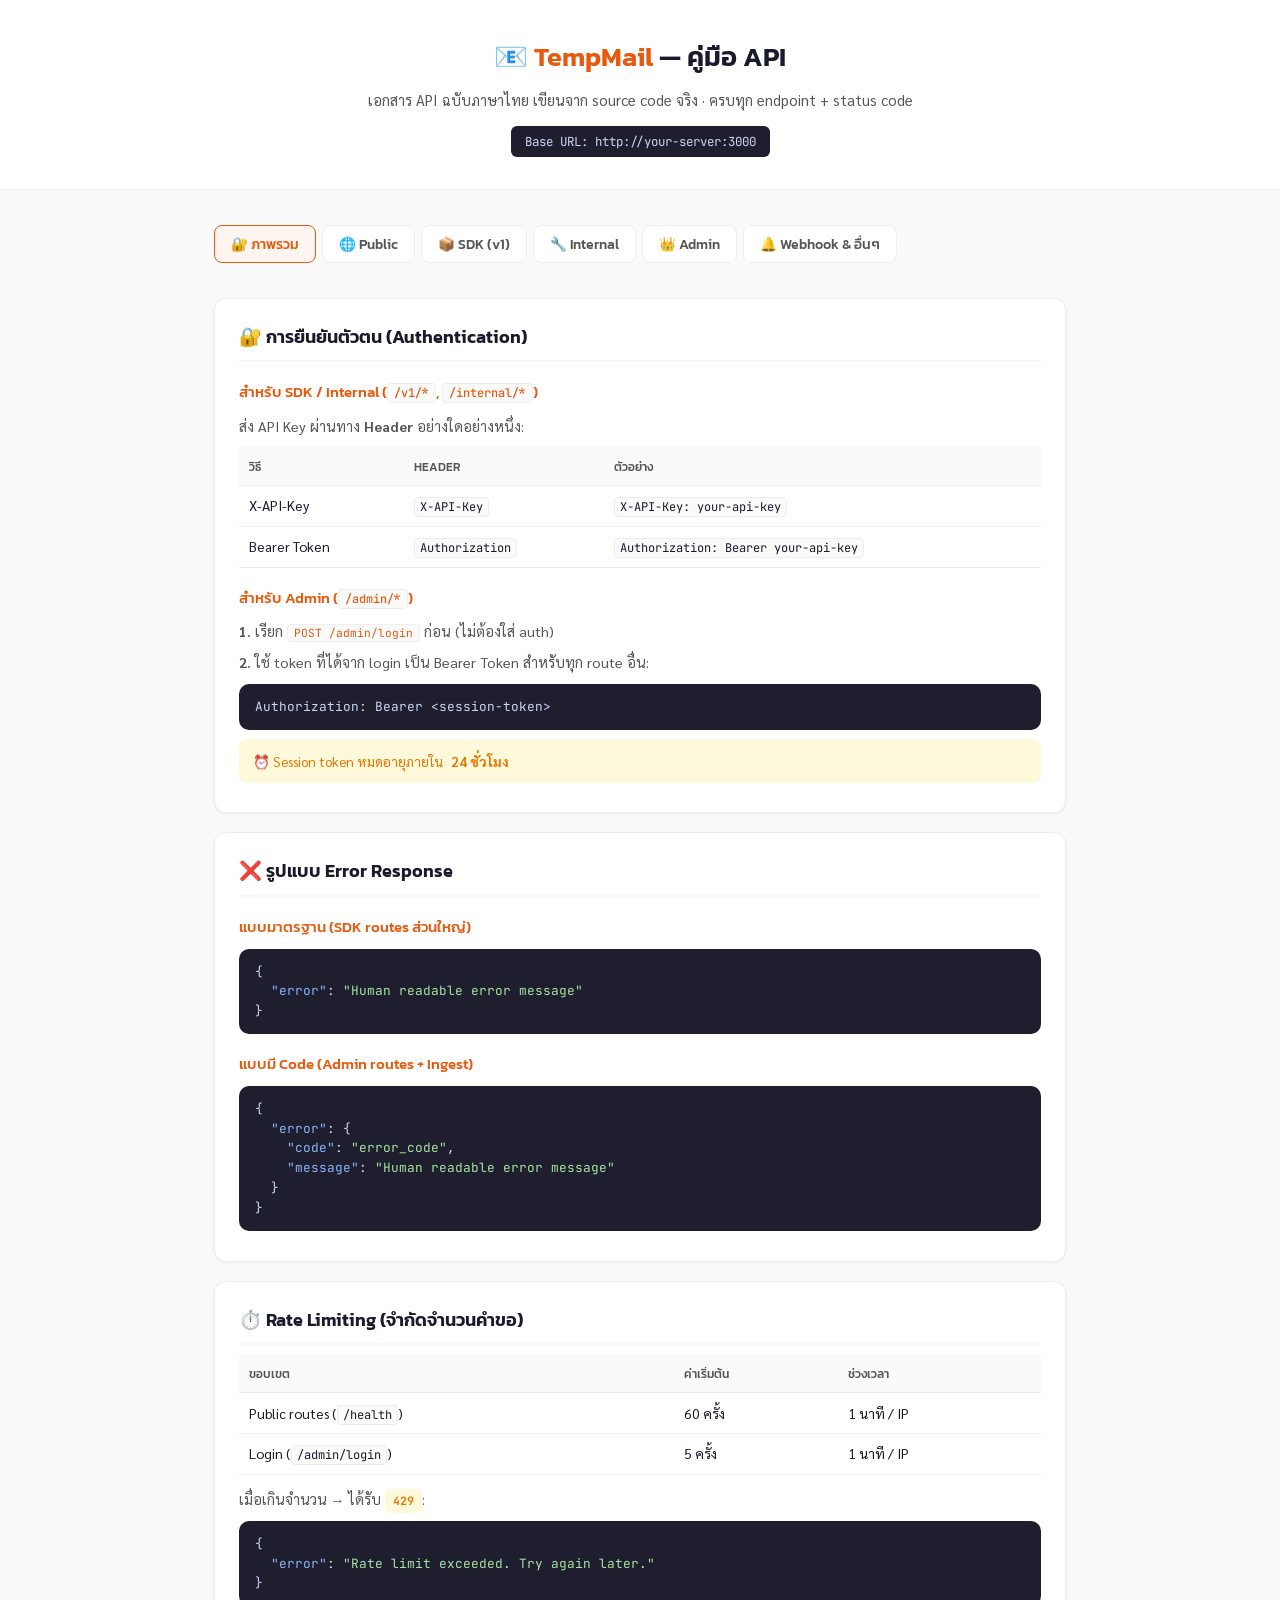
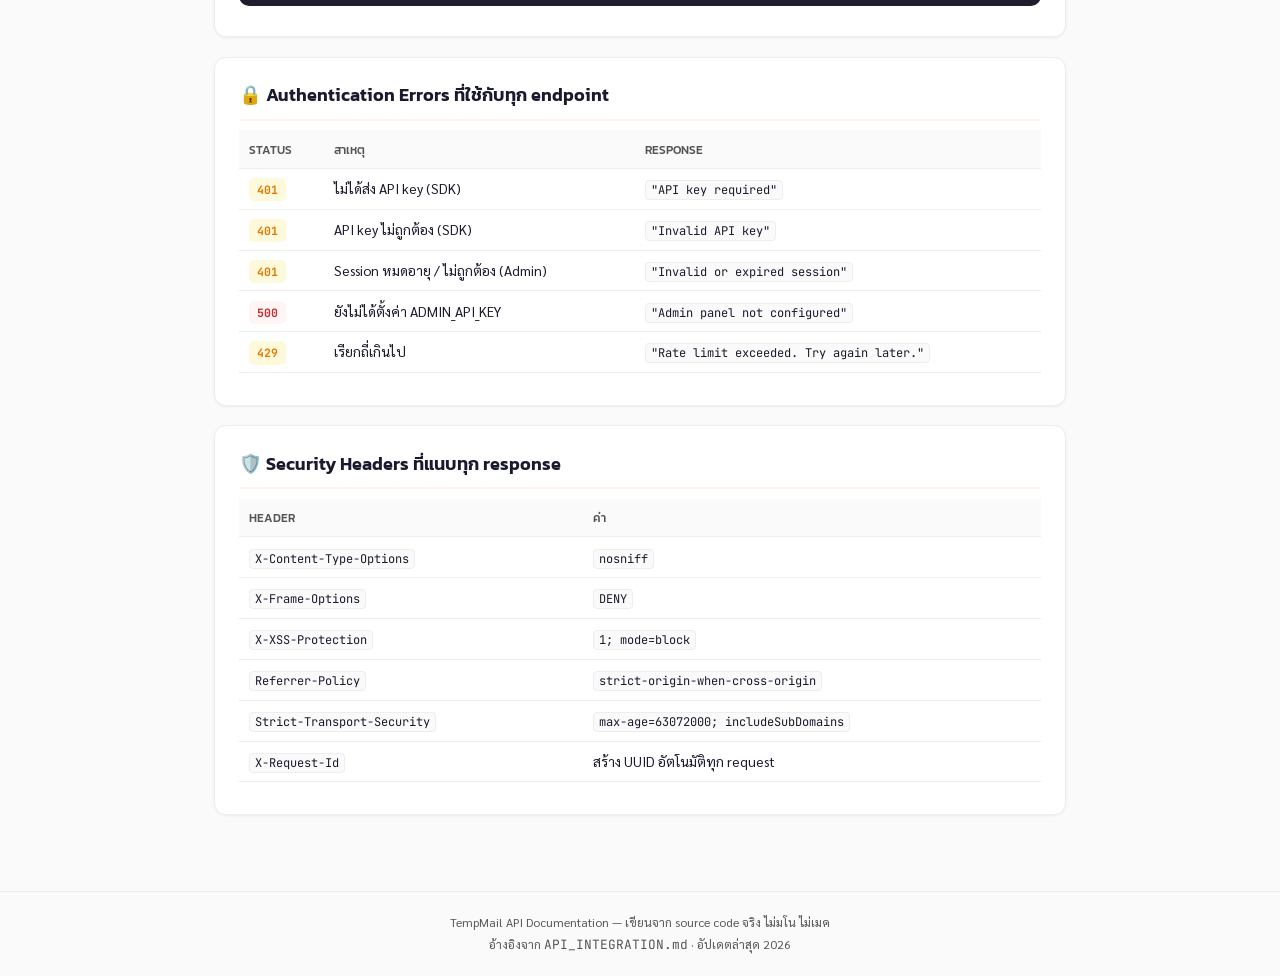
==== commit a3cda89a: "docs: add missing endpoints to API_INTEGRATION_TH.html" ====
--- a/API_INTEGRATION_TH.html
+++ b/API_INTEGRATION_TH.html
@@ -3,727 +3,1176 @@
 <head>
 <meta charset="UTF-8">
 <meta name="viewport" content="width=device-width,initial-scale=1">
-<title>TempMail — API Integration Guide (ฉบับสมบูรณ์)</title>
+<title>TempMail — คู่มือ API สำหรับนักพัฒนา</title>
+<meta name="description" content="เอกสาร API ของ TempMail ฉบับภาษาไทย ครบทุก endpoint, status code, request/response — เขียนจาก source code จริง">
 <link href="https://fonts.googleapis.com/css2?family=Kanit:wght@300;400;500;600;700&family=Sarabun:wght@300;400;500;600;700&family=JetBrains+Mono:wght@400;500&display=swap" rel="stylesheet">
 <style>
 *{margin:0;padding:0;box-sizing:border-box}
-:root{--bg:#fafafa;--card:#fff;--tx:#1a1a2e;--tx2:#555;--ac:#e8590c;--acbg:#fff5f0;--bd:#eee;--cbg:#1e1e2e;--ctx:#cdd6f4;--gn:#2b8a3e;--gnbg:#ebfbee;--bl:#1971c2;--blbg:#e7f5ff;--yw:#e67700;--ywbg:#fff9db;--rd:#c92a2a;--rdbg:#fff5f5;--pp:#7048e8;--ppbg:#f3f0ff;--r:12px;--sh:0 1px 3px rgba(0,0,0,.06)}
+:root{--bg:#fafafa;--card:#fff;--tx:#1a1a2e;--tx2:#555;--ac:#e8590c;--acbg:#fff5f0;--bd:#eee;--cbg:#1e1e2e;--ctx:#cdd6f4;--gn:#2b8a3e;--gnbg:#ebfbee;--bl:#1971c2;--blbg:#e7f5ff;--yw:#e67700;--ywbg:#fff9db;--rd:#c92a2a;--rdbg:#fff5f5;--pp:#7c3aed;--ppbg:#f5f3ff;--cy:#0891b2;--cybg:#ecfeff;--r:12px;--sh:0 1px 3px rgba(0,0,0,.06)}
 body{background:var(--bg);color:var(--tx);font-family:'Sarabun',sans-serif;line-height:1.85;font-size:16px}
 header{background:#fff;border-bottom:1px solid var(--bd);padding:2rem 1.5rem;text-align:center}
 header h1{font-family:'Kanit',sans-serif;font-size:1.7rem;font-weight:600;color:var(--tx)}
 header h1 span{color:var(--ac)}
 header p{color:var(--tx2);font-size:.92rem;margin-top:.2rem}
-.w{max-width:920px;margin:0 auto;padding:1.5rem}
+header .base{display:inline-block;margin-top:.5rem;padding:4px 14px;background:var(--cbg);border-radius:6px;font-family:'JetBrains Mono',monospace;font-size:.78rem;color:var(--ctx)}
+.w{max-width:900px;margin:0 auto;padding:1.5rem}
 .tabs{display:flex;gap:6px;flex-wrap:wrap;margin-bottom:1.5rem;position:sticky;top:0;z-index:10;background:var(--bg);padding:.7rem 0}
 .t{font-family:'Kanit',sans-serif;padding:.5rem 1rem;background:var(--card);border:1.5px solid var(--bd);border-radius:8px;color:var(--tx2);cursor:pointer;font-size:.85rem;font-weight:500;transition:all .15s}
 .t:hover{border-color:var(--ac);color:var(--ac)}.t.on{border-color:var(--ac);color:var(--ac);background:var(--acbg)}
 .pn{display:none}.pn.on{display:block}
 .c{background:var(--card);border:1px solid var(--bd);border-radius:var(--r);padding:1.3rem 1.5rem;margin-bottom:1.2rem;box-shadow:var(--sh)}
 .c h2{font-family:'Kanit',sans-serif;font-size:1.15rem;font-weight:600;margin-bottom:.6rem;padding-bottom:.4rem;border-bottom:2px solid var(--acbg)}
-.c h3{font-family:'Kanit',sans-serif;font-size:.95rem;font-weight:500;margin:1rem 0 .4rem}
-p,.exp{font-size:.9rem;margin:.3rem 0;color:var(--tx2)}
-.exp{background:var(--bg);border-left:3px solid var(--bd);padding:.4rem .8rem;margin:.4rem 0 .7rem;border-radius:0 6px 6px 0;font-size:.84rem;line-height:1.6}
+.c h3{font-family:'Kanit',sans-serif;font-size:.95rem;font-weight:500;margin:1rem 0 .4rem;color:var(--ac)}
+p{font-size:.9rem;margin:.3rem 0;color:var(--tx2)}
 pre{background:var(--cbg);border-radius:10px;padding:.8rem 1rem;overflow-x:auto;margin:.5rem 0 .6rem}
 code{font-family:'JetBrains Mono',monospace;font-size:.8rem}
 pre code{color:var(--ctx);display:block;white-space:pre;line-height:1.55}
 .cm{color:#6c7086}
+.ck{color:#89b4fa}.cs{color:#a6e3a1}.cn{color:#fab387}.cb{color:#f9e2af}
 table{width:100%;border-collapse:collapse;margin:.5rem 0 .7rem;font-size:.86rem}
 th,td{padding:.45rem .65rem;text-align:left;border-bottom:1px solid var(--bd)}
-th{font-family:'Kanit',sans-serif;font-weight:500;color:var(--tx2);font-size:.78rem;text-transform:uppercase;background:var(--bg)}
-.n{border-radius:8px;padding:.6rem .9rem;margin:.5rem 0;font-size:.85rem;display:flex;gap:.5rem}
+th{font-family:'Kanit',sans-serif;font-weight:500;color:var(--tx2);font-size:.78rem;text-transform:uppercase;background:var(--bg);white-space:nowrap}
+td code{font-size:.75rem;background:var(--bg);padding:1px 5px;border-radius:4px;border:1px solid var(--bd)}
+.n{border-radius:8px;padding:.6rem .9rem;margin:.5rem 0;font-size:.85rem;display:flex;gap:.5rem;align-items:flex-start}
 .ni{background:var(--blbg);color:var(--bl)}.ns{background:var(--gnbg);color:var(--gn)}
 .nw{background:var(--ywbg);color:var(--yw)}.nd{background:var(--rdbg);color:var(--rd)}
-.np{background:var(--ppbg);color:var(--pp)}
-.badge{display:inline-block;padding:2px 8px;border-radius:4px;font-family:'JetBrains Mono',monospace;font-size:.72rem;font-weight:500}
-.get{background:#e7f5ff;color:#1971c2}.post{background:#ebfbee;color:#2b8a3e}
-.del{background:#fff5f5;color:#c92a2a}.patch{background:#fff9db;color:#e67700}
-.put{background:#f3f0ff;color:#7048e8}
-.ep{font-family:'JetBrains Mono',monospace;font-size:.82rem;background:var(--bg);padding:3px 8px;border-radius:6px;border:1px solid var(--bd);display:inline-block;margin:2px 0}
+.ep{display:flex;align-items:center;gap:.5rem;flex-wrap:wrap;margin-bottom:.4rem}
+.mth{font-family:'JetBrains Mono',monospace;font-size:.72rem;padding:3px 10px;border-radius:6px;font-weight:700;letter-spacing:.5px}
+.m-get{background:var(--blbg);color:var(--bl)}.m-post{background:var(--gnbg);color:var(--gn)}
+.m-put{background:var(--ywbg);color:var(--yw)}.m-patch{background:var(--ppbg);color:var(--pp)}
+.m-delete{background:var(--rdbg);color:var(--rd)}.m-sse{background:var(--cybg);color:var(--cy)}
+.pth{font-family:'JetBrains Mono',monospace;font-size:.92rem;font-weight:500;color:var(--tx)}
+.ic{font-family:'JetBrains Mono',monospace;background:var(--bg);padding:1px 6px;border-radius:4px;border:1px solid var(--bd);font-size:.78em;color:var(--ac)}
+.sb{display:inline-block;padding:1px 8px;border-radius:5px;font-size:.72rem;font-family:'JetBrains Mono',monospace;font-weight:700}
+.sb-2{background:var(--gnbg);color:var(--gn)}.sb-4{background:var(--ywbg);color:var(--yw)}.sb-5{background:var(--rdbg);color:var(--rd)}
+.sep{border:none;border-top:1px dashed var(--bd);margin:1rem 0}
 footer{padding:1.2rem;text-align:center;color:var(--tx2);font-size:.75rem;border-top:1px solid var(--bd);margin-top:2rem}
-@media(max-width:640px){.tabs{flex-direction:column}header h1{font-size:1.3rem}}
+@media(max-width:640px){.tabs{flex-direction:column}header h1{font-size:1.3rem}table{font-size:.78rem}th,td{padding:.3rem .4rem}}
 </style>
 </head>
 <body>
 <header>
-<h1><span>TempMail</span> — API Integration Guide (ฉบับสมบูรณ์)</h1>
-<p>เอกสาร Integration ครบทุก endpoint · อิง 100% จาก source code · อัปเดต 14 มีนาคม 2569</p>
+<h1>📧 <span>TempMail</span> — คู่มือ API</h1>
+<p>เอกสาร API ฉบับภาษาไทย เขียนจาก source code จริง · ครบทุก endpoint + status code</p>
+<div class="base">Base URL: http://your-server:3000</div>
 </header>
 <div class="w">
 <div class="tabs">
-<button class="t on" onclick="go('p1',this)">🔐 Auth & Errors</button>
-<button class="t" onclick="go('p2',this)">📡 SDK Endpoints</button>
-<button class="t" onclick="go('p3',this)">🛡️ Admin API</button>
-<button class="t" onclick="go('p4',this)">⚡ SSE & Webhook</button>
-<button class="t" onclick="go('p5',this)">💻 ตัวอย่างโค้ด</button>
-<button class="t" onclick="go('p6',this)">🔒 Security</button>
-</div>
-
-<!-- ========== P1: AUTH & ERROR ========== -->
-<div class="pn on" id="p1">
-
-<div class="c"><h2>Authentication — SDK & Internal</h2>
-<p>ทุก endpoint ใน <code>/v1/*</code> และ <code>/internal/*</code> ต้องส่ง API Key:</p>
-<pre><code>Authorization: Bearer &lt;API_KEY&gt;</code></pre>
-<p>Source: <code>api/main.go</code> → <code>apiTokenMiddleware()</code></p>
-<h3>Validation Flow</h3>
-<div class="exp">1. Hash API key ด้วย SHA-256<br>2. ตรวจสอบ hash กับ Redis set <code>system:api_key_hashes</code><br>3. ถ้า key มี flag <code>isInternal: true</code> → อนุญาตเข้า <code>/internal/*</code> routes</div>
-<h3>Error ถ้าไม่มี/ผิด</h3>
-<pre><code><span class="cm">// 401 Unauthorized</span>
-{ "error": "Missing or invalid API key" }</code></pre>
-</div>
-
-<div class="c"><h2>Authentication — Admin</h2>
-<p>ทุก endpoint ใน <code>/admin/*</code> (ยกเว้น <code>/admin/login</code>) ต้องมี session cookie:</p>
-<pre><code>Cookie: admin_session=&lt;HMAC_SIGNED_TOKEN&gt;</code></pre>
-<p>Source: <code>api/main.go</code> → <code>adminSessionMiddleware()</code></p>
-<h3>Error</h3>
-<pre><code><span class="cm">// 401 Unauthorized</span>
-{ "error": "Unauthorized" }</code></pre>
-</div>
-
-<div class="c"><h2>Error Response Format</h2>
-<p>Source: <code>shared/apiutil/errors.go</code> — ใช้ 2 format:</p>
-<h3>1. Structured Error (SDK & Admin handlers)</h3>
-<pre><code>{
-  "error": {
-    "code": "error_code_string",
-    "message": "Human-readable description"
+<button class="t on" onclick="go('p0',this)">🔐 ภาพรวม</button>
+<button class="t" onclick="go('p1',this)">🌐 Public</button>
+<button class="t" onclick="go('p2',this)">📦 SDK (v1)</button>
+<button class="t" onclick="go('p3',this)">🔧 Internal</button>
+<button class="t" onclick="go('p4',this)">👑 Admin</button>
+<button class="t" onclick="go('p5',this)">🔔 Webhook &amp; อื่นๆ</button>
+</div>
+
+<!-- ========== P0: ภาพรวม ========== -->
+<div class="pn on" id="p0">
+
+<div class="c"><h2>🔐 การยืนยันตัวตน (Authentication)</h2>
+
+<h3>สำหรับ SDK / Internal (<code class="ic">/v1/*</code>, <code class="ic">/internal/*</code>)</h3>
+<p>ส่ง API Key ผ่านทาง <b>Header</b> อย่างใดอย่างหนึ่ง:</p>
+<table>
+<tr><th>วิธี</th><th>Header</th><th>ตัวอย่าง</th></tr>
+<tr><td>X-API-Key</td><td><code>X-API-Key</code></td><td><code>X-API-Key: your-api-key</code></td></tr>
+<tr><td>Bearer Token</td><td><code>Authorization</code></td><td><code>Authorization: Bearer your-api-key</code></td></tr>
+</table>
+
+<h3>สำหรับ Admin (<code class="ic">/admin/*</code>)</h3>
+<p><b>1.</b> เรียก <code class="ic">POST /admin/login</code> ก่อน (ไม่ต้องใส่ auth)</p>
+<p><b>2.</b> ใช้ token ที่ได้จาก login เป็น Bearer Token สำหรับทุก route อื่น:</p>
+<pre><code>Authorization: Bearer &lt;session-token&gt;</code></pre>
+<div class="nw n">⏰ Session token หมดอายุภายใน <b>24 ชั่วโมง</b></div>
+</div>
+
+<div class="c"><h2>❌ รูปแบบ Error Response</h2>
+
+<h3>แบบมาตรฐาน (SDK routes ส่วนใหญ่)</h3>
+<pre><code>{
+  <span class="ck">"error"</span>: <span class="cs">"Human readable error message"</span>
+}</code></pre>
+
+<h3>แบบมี Code (Admin routes + Ingest)</h3>
+<pre><code>{
+  <span class="ck">"error"</span>: {
+    <span class="ck">"code"</span>: <span class="cs">"error_code"</span>,
+    <span class="ck">"message"</span>: <span class="cs">"Human readable error message"</span>
   }
 }</code></pre>
-<h3>2. Simple Error (Middleware)</h3>
-<pre><code>{ "error": "Missing or invalid API key" }</code></pre>
-<h3>HTTP Status Codes ที่ใช้ทั้งระบบ</h3>
-<table>
-<tr><th>Status</th><th>ความหมาย</th><th>ตัวอย่าง</th></tr>
-<tr><td>200</td><td>สำเร็จ</td><td>GET, PUT, DELETE operations</td></tr>
-<tr><td>201</td><td>สร้างสำเร็จ</td><td>POST create operations</td></tr>
-<tr><td>400</td><td>Request ไม่ถูกต้อง</td><td>Missing fields, invalid values</td></tr>
-<tr><td>401</td><td>ไม่มี/ผิด credentials</td><td>Missing API key, expired session</td></tr>
-<tr><td>404</td><td>ไม่พบ resource</td><td>Mailbox, message, domain not found</td></tr>
-<tr><td>409</td><td>Conflict</td><td>Duplicate name, domain exists</td></tr>
-<tr><td>422</td><td>ปฏิเสธ</td><td>Spam rejected</td></tr>
-<tr><td>429</td><td>Rate limited</td><td>เกิน 100 req/min</td></tr>
-<tr><td>500</td><td>Server error</td><td>Database/storage failure</td></tr>
-</table>
-</div>
-
-<div class="c"><h2>Public Endpoint</h2>
-<p><span class="badge get">GET</span> <span class="ep">/health</span> — ไม่ต้อง authentication</p>
-<pre><code><span class="cm">// 200 OK</span>
-{ "status": "ok" }</code></pre>
-</div>
-
-<div class="c"><h2>Internal Endpoint — Mail Ingest</h2>
-<p><span class="badge post">POST</span> <span class="ep">/internal/mail/ingest</span> — รับ email จาก mail-edge</p>
-<div class="n nw">⚠ ต้องใช้ API Key ที่มี <code>isInternal: true</code></div>
+</div>
+
+<div class="c"><h2>⏱️ Rate Limiting (จำกัดจำนวนคำขอ)</h2>
+<table>
+<tr><th>ขอบเขต</th><th>ค่าเริ่มต้น</th><th>ช่วงเวลา</th></tr>
+<tr><td>Public routes (<code>/health</code>)</td><td>60 ครั้ง</td><td>1 นาที / IP</td></tr>
+<tr><td>Login (<code>/admin/login</code>)</td><td>5 ครั้ง</td><td>1 นาที / IP</td></tr>
+</table>
+<p>เมื่อเกินจำนวน → ได้รับ <span class="sb sb-4">429</span>:</p>
+<pre><code>{
+  <span class="ck">"error"</span>: <span class="cs">"Rate limit exceeded. Try again later."</span>
+}</code></pre>
+</div>
+
+<div class="c"><h2>🔒 Authentication Errors ที่ใช้กับทุก endpoint</h2>
+<table>
+<tr><th>Status</th><th>สาเหตุ</th><th>Response</th></tr>
+<tr><td><span class="sb sb-4">401</span></td><td>ไม่ได้ส่ง API key (SDK)</td><td><code>"API key required"</code></td></tr>
+<tr><td><span class="sb sb-4">401</span></td><td>API key ไม่ถูกต้อง (SDK)</td><td><code>"Invalid API key"</code></td></tr>
+<tr><td><span class="sb sb-4">401</span></td><td>Session หมดอายุ / ไม่ถูกต้อง (Admin)</td><td><code>"Invalid or expired session"</code></td></tr>
+<tr><td><span class="sb sb-5">500</span></td><td>ยังไม่ได้ตั้งค่า ADMIN_API_KEY</td><td><code>"Admin panel not configured"</code></td></tr>
+<tr><td><span class="sb sb-4">429</span></td><td>เรียกถี่เกินไป</td><td><code>"Rate limit exceeded. Try again later."</code></td></tr>
+</table>
+</div>
+
+<div class="c"><h2>🛡️ Security Headers ที่แนบทุก response</h2>
+<table>
+<tr><th>Header</th><th>ค่า</th></tr>
+<tr><td><code>X-Content-Type-Options</code></td><td><code>nosniff</code></td></tr>
+<tr><td><code>X-Frame-Options</code></td><td><code>DENY</code></td></tr>
+<tr><td><code>X-XSS-Protection</code></td><td><code>1; mode=block</code></td></tr>
+<tr><td><code>Referrer-Policy</code></td><td><code>strict-origin-when-cross-origin</code></td></tr>
+<tr><td><code>Strict-Transport-Security</code></td><td><code>max-age=63072000; includeSubDomains</code></td></tr>
+<tr><td><code>X-Request-Id</code></td><td>สร้าง UUID อัตโนมัติทุก request</td></tr>
+</table>
+</div>
+
+</div><!-- /p0 -->
+
+<!-- ========== P1: Public Endpoints ========== -->
+<div class="pn" id="p1">
+
+<div class="c"><h2>🌐 Public Endpoints</h2>
+<p>ไม่ต้องใส่ API key หรือ auth ใดๆ</p>
+</div>
+
+<div class="c">
+<div class="ep"><span class="mth m-get">GET</span><span class="pth">/health</span></div>
+<h2>ตรวจสอบสถานะเซิร์ฟเวอร์ (Health Check)</h2>
+<p>ใช้เช็คว่าระบบทำงานปกติหรือไม่ — ไม่ต้องยืนยันตัวตน</p>
+
+<h3>ตัวอย่าง Request</h3>
+<pre><code>GET /health</code></pre>
+
+<h3>Response สำเร็จ — <span class="sb sb-2">200</span></h3>
+<pre><code>{
+  <span class="ck">"status"</span>: <span class="cs">"ok"</span>
+}</code></pre>
+
+<h3>Status Codes ทั้งหมด</h3>
+<table>
+<tr><th>Status</th><th>ความหมาย</th></tr>
+<tr><td><span class="sb sb-2">200</span></td><td>เซิร์ฟเวอร์ทำงานปกติ</td></tr>
+<tr><td><span class="sb sb-4">429</span></td><td>เรียกถี่เกินไป (Rate limit exceeded)</td></tr>
+</table>
+</div>
+
+</div><!-- /p1 -->
+
+<!-- ========== P2: SDK Endpoints ========== -->
+<div class="pn" id="p2">
+
+<div class="c"><h2>📦 SDK Endpoints (v1)</h2>
+<div class="ni n">🔑 ทุก endpoint ต้องส่ง API Key ผ่าน <code>X-API-Key</code> หรือ <code>Authorization: Bearer &lt;key&gt;</code></div>
+</div>
+
+<!-- POST /v1/mailbox/create -->
+<div class="c">
+<div class="ep"><span class="mth m-post">POST</span><span class="pth">/v1/mailbox/create</span></div>
+<h2>สร้างกล่องจดหมายชั่วคราว</h2>
+<p>สร้าง mailbox ใหม่ สามารถกำหนดชื่อเองหรือปล่อยให้ระบบสร้างอัตโนมัติ</p>
+
 <h3>Request Body</h3>
 <pre><code>{
-  "from": "sender@example.com",
-  "to": ["recipient@yourdomain.com"],
-  "rawEmail": "&lt;base64-encoded RFC822 email&gt;"
-}</code></pre>
-<h3>Response 200 OK</h3>
-<pre><code>{
-  "status": "accepted",
-  "mailbox": "test@example.com",
-  "messageId": "uuid"
-}</code></pre>
-<h3>Error Responses</h3>
-<table>
-<tr><th>Status</th><th>Code</th><th>Message</th></tr>
-<tr><td>400</td><td>invalid_request</td><td>Invalid request body</td></tr>
-<tr><td>400</td><td>no_recipients</td><td>No recipients</td></tr>
-<tr><td>400</td><td>invalid_email</td><td>Failed to decode raw email</td></tr>
-<tr><td>404</td><td>mailbox_not_found</td><td>No active mailbox found</td></tr>
-<tr><td>422</td><td>spam_rejected</td><td>Message rejected by spam filter</td></tr>
-<tr><td>500</td><td>storage_error</td><td>Failed to upload to storage</td></tr>
-<tr><td>500</td><td>database_error</td><td>Database error</td></tr>
-</table>
-<h3>Side Effects</h3>
-<div class="exp">• Upload raw email → R2<br>• Upload attachments → R2<br>• Sanitize HTML (ลบ script, iframe, event handlers)<br>• ส่ง SSE event <code>mailbox:{id}</code><br>• Fire webhook (ถ้าตั้งค่าไว้)</div>
-</div>
-</div>
-
-<!-- ========== P2: SDK ENDPOINTS ========== -->
-<div class="pn" id="p2">
-
-<div class="c"><h2>SDK Endpoints Overview</h2>
-<p>Source: <code>api/handlers/sdk.go</code> · Auth: <code>Authorization: Bearer &lt;API_KEY&gt;</code></p>
-<table>
-<tr><th>Method</th><th>Path</th><th>หน้าที่</th></tr>
-<tr><td><span class="badge post">POST</span></td><td>/v1/mailbox/create</td><td>สร้าง mailbox</td></tr>
-<tr><td><span class="badge get">GET</span></td><td>/v1/mailbox/count</td><td>นับ mailbox ตาม status</td></tr>
-<tr><td><span class="badge get">GET</span></td><td>/v1/mailbox/:id</td><td>ดูข้อมูล mailbox</td></tr>
-<tr><td><span class="badge get">GET</span></td><td>/v1/mailbox/:id/messages</td><td>ดึง inbox (paginated)</td></tr>
-<tr><td><span class="badge patch">PATCH</span></td><td>/v1/mailbox/:id</td><td>ต่ออายุ / อัปเดต metadata</td></tr>
-<tr><td><span class="badge del">DEL</span></td><td>/v1/mailbox/:id</td><td>ลบ mailbox</td></tr>
-<tr><td><span class="badge get">GET</span></td><td>/v1/message/:id</td><td>อ่านเมล์ฉบับเต็ม</td></tr>
-<tr><td><span class="badge del">DEL</span></td><td>/v1/message/:id</td><td>ลบ message</td></tr>
-<tr><td><span class="badge get">GET</span></td><td>/v1/domains</td><td>รายการ domain ที่ ACTIVE</td></tr>
-<tr><td><span class="badge get">GET</span></td><td>/v1/attachment/:id</td><td>ดาวน์โหลดไฟล์แนบ</td></tr>
-</table>
-</div>
-
-<div class="c"><h2>POST /v1/mailbox/create</h2>
-<h3>Request</h3>
-<pre><code>{
-  "domain": "example.com",  <span class="cm">// optional, default: random active domain</span>
-  "ttl": 3600,              <span class="cm">// optional, seconds (min:60, max:max_mailbox_ttl)</span>
-  "metadata": "any string"  <span class="cm">// optional</span>
-}</code></pre>
-<h3>Response 201 Created</h3>
-<pre><code>{
-  "id": "uuid",
-  "address": "random-local@example.com",
-  "localPart": "random-local",
-  "domain": "example.com",
-  "status": "ACTIVE",
-  "expiresAt": "2025-01-01T01:00:00Z",
-  "createdAt": "2025-01-01T00:00:00Z",
-  "metadata": ""
-}</code></pre>
-<h3>Errors</h3>
-<table>
-<tr><th>Status</th><th>Code</th><th>เมื่อ</th></tr>
-<tr><td>400</td><td>invalid_request</td><td>Body parse ไม่ได้</td></tr>
-<tr><td>400</td><td>invalid_domain</td><td>Domain ไม่พบหรือไม่ ACTIVE</td></tr>
-<tr><td>400</td><td>ttl_too_short</td><td>TTL < 60 วินาที</td></tr>
-<tr><td>400</td><td>ttl_too_long</td><td>TTL เกิน max_mailbox_ttl</td></tr>
-<tr><td>500</td><td>database_error</td><td>DB insert ล้มเหลว</td></tr>
-</table>
-</div>
-
-<div class="c"><h2>GET /v1/mailbox/count</h2>
-<pre><code><span class="cm">// 200 OK</span>
-{ "total": 150, "active": 100, "expired": 50 }</code></pre>
-</div>
-
-<div class="c"><h2>GET /v1/mailbox/:id</h2>
-<pre><code><span class="cm">// 200 OK</span>
-{
-  "id": "uuid", "localPart": "my-inbox", "domainId": "uuid",
-  "tenantId": "tenant-1", "status": "ACTIVE",
-  "expiresAt": "2025-01-01T01:00:00Z", "metadata": "",
-  "messageCount": 5,
-  "domain": { "id": "uuid", "domainName": "example.com" }
-}</code></pre>
-<p><span class="badge del">404</span> <code>mailbox_not_found</code> — Mailbox not found</p>
-</div>
-
-<div class="c"><h2>GET /v1/mailbox/:id/messages</h2>
-<table><tr><th>Query</th><th>Default</th><th>คำอธิบาย</th></tr>
-<tr><td><code>limit</code></td><td>50</td><td>Max per page</td></tr>
-<tr><td><code>offset</code></td><td>0</td><td>Pagination offset</td></tr></table>
-<pre><code><span class="cm">// 200 OK</span>
-{
-  "messages": [{
-    "id": "uuid", "mailboxId": "uuid",
-    "fromAddress": "sender@example.com",
-    "subject": "Hello", "bodyText": "...", "bodyHtml": "&lt;p&gt;...&lt;/p&gt;",
-    "receivedAt": "2025-01-01T00:05:00Z", "status": "UNREAD",
-    "spamScore": 1.5, "attachments": []
-  }],
-  "count": 1
-}</code></pre>
-<p><span class="badge del">404</span> <code>mailbox_not_found</code></p>
-</div>
-
-<div class="c"><h2>PATCH /v1/mailbox/:id</h2>
-<pre><code><span class="cm">// Request — ส่งเฉพาะ field ที่ต้องการอัปเดต</span>
-{ "ttl": 7200, "metadata": "updated" }
-
-<span class="cm">// 200 OK</span>
-{
-  "id": "uuid", "localPart": "my-inbox", "status": "ACTIVE",
-  "expiresAt": "2025-01-01T02:00:00Z", "metadata": "updated"
-}</code></pre>
-<p><span class="badge del">400</span> <code>invalid_request</code> · <span class="badge del">404</span> <code>mailbox_not_found</code></p>
-</div>
-
-<div class="c"><h2>DELETE /v1/mailbox/:id</h2>
-<p>Hard delete + cascade ลบ messages, attachments</p>
-<pre><code><span class="cm">// 200 OK</span>
-{ "status": "deleted", "id": "uuid" }</code></pre>
-<p><span class="badge del">404</span> <code>mailbox_not_found</code> · <span class="badge del">500</span> <code>database_error</code></p>
-</div>
-
-<div class="c"><h2>GET /v1/message/:id</h2>
-<p>ดึงข้อมูล message + attachments ถ้า status=UNREAD → auto เปลี่ยนเป็น READ</p>
-<pre><code><span class="cm">// 200 OK</span>
-{
-  "id": "uuid", "mailboxId": "uuid",
-  "fromAddress": "sender@example.com", "toAddress": "me@example.com",
-  "subject": "Hello", "bodyText": "...", "bodyHtml": "&lt;p&gt;...&lt;/p&gt;",
-  "s3KeyRaw": "raw/mailboxId/messageId.eml",
-  "receivedAt": "...", "status": "READ",
-  "spamScore": 1.5, "quarantineAction": "ACCEPT",
-  "attachments": [{
-    "id": "uuid", "filename": "doc.pdf",
-    "contentType": "application/pdf", "size": 102400,
-    "s3Key": "attachments/..."
-  }]
-}</code></pre>
-<p><span class="badge del">404</span> <code>message_not_found</code></p>
-</div>
-
-<div class="c"><h2>DELETE /v1/message/:id · GET /v1/domains · GET /v1/attachment/:id</h2>
-<h3>DELETE /v1/message/:id</h3>
-<pre><code>{ "status": "deleted", "id": "uuid" }</code></pre>
-<p><span class="badge del">404</span> <code>message_not_found</code></p>
-
-<h3>GET /v1/domains</h3>
-<pre><code>{ "domains": [{ "id": "uuid", "domainName": "example.com", "status": "ACTIVE" }] }</code></pre>
-
-<h3>GET /v1/attachment/:id</h3>
-<p>ดาวน์โหลดไฟล์จาก R2 — Response เป็น binary file</p>
-<div class="exp">Content-Type: ตาม contentType ของ attachment<br>Content-Disposition: attachment; filename="filename"</div>
-<p><span class="badge del">404</span> <code>attachment_not_found</code> · <span class="badge del">500</span> <code>storage_error</code></p>
-</div>
-</div>
-
-<!-- ========== P3: ADMIN API ========== -->
+  <span class="ck">"localPart"</span>: <span class="cs">"john.doe"</span>,
+  <span class="ck">"domainId"</span>: <span class="cs">"uuid-of-domain"</span>,
+  <span class="ck">"tenantId"</span>: <span class="cs">"user-123"</span>,
+  <span class="ck">"ttlHours"</span>: <span class="cn">24</span>
+}</code></pre>
+<table>
+<tr><th>ฟิลด์</th><th>ชนิด</th><th>จำเป็น</th><th>คำอธิบาย</th></tr>
+<tr><td><code>localPart</code></td><td>string</td><td>ไม่</td><td>ชื่อ mailbox (a-z, 0-9, <code>.</code> <code>-</code> <code>_</code>) — ถ้าไม่ใส่จะสร้างอัตโนมัติ</td></tr>
+<tr><td><code>domainId</code></td><td>string</td><td>ไม่</td><td>UUID ของโดเมนที่ต้องการ — ถ้าไม่ใส่จะใช้โดเมน public ตัวแรก</td></tr>
+<tr><td><code>tenantId</code></td><td>string</td><td>ไม่</td><td>ID ผู้ใช้ของคุณ — ค่าเริ่มต้น: <code>"anonymous"</code></td></tr>
+<tr><td><code>ttlHours</code></td><td>integer</td><td>ไม่</td><td>อายุการใช้งาน (ชั่วโมง) — ค่าเริ่มต้น: <code>24</code></td></tr>
+</table>
+
+<h3>Response สำเร็จ — <span class="sb sb-2">201</span></h3>
+<pre><code>{
+  <span class="ck">"id"</span>: <span class="cs">"uuid"</span>,
+  <span class="ck">"address"</span>: <span class="cs">"john.doe@example.com"</span>,
+  <span class="ck">"localPart"</span>: <span class="cs">"john.doe"</span>,
+  <span class="ck">"domain"</span>: <span class="cs">"example.com"</span>,
+  <span class="ck">"domainId"</span>: <span class="cs">"uuid"</span>,
+  <span class="ck">"expiresAt"</span>: <span class="cs">"2026-03-15T01:53:51Z"</span>,
+  <span class="ck">"status"</span>: <span class="cs">"ACTIVE"</span>
+}</code></pre>
+
+<h3>Status Codes ทั้งหมด</h3>
+<table>
+<tr><th>Status</th><th>ความหมาย</th></tr>
+<tr><td><span class="sb sb-2">201</span></td><td>สร้าง mailbox สำเร็จ</td></tr>
+<tr><td><span class="sb sb-4">400</span></td><td><code>Invalid request body</code></td></tr>
+<tr><td><span class="sb sb-4">400</span></td><td><code>Domain not found or inactive</code></td></tr>
+<tr><td><span class="sb sb-4">400</span></td><td><code>No public domain available</code></td></tr>
+<tr><td><span class="sb sb-4">400</span></td><td><code>Invalid mailbox name. Use only a-z, 0-9, dots, dashes, underscores.</code></td></tr>
+<tr><td><span class="sb sb-4">400</span></td><td><code>Mailbox name must be 1-64 characters</code></td></tr>
+<tr><td><span class="sb sb-4">401</span></td><td><code>API key required</code> / <code>Invalid API key</code></td></tr>
+<tr><td><span class="sb sb-4">409</span></td><td><code>Mailbox name already taken</code></td></tr>
+<tr><td><span class="sb sb-5">500</span></td><td><code>Failed to create mailbox</code></td></tr>
+</table>
+</div>
+
+<hr class="sep">
+
+<!-- GET /v1/mailbox/:id -->
+<div class="c">
+<div class="ep"><span class="mth m-get">GET</span><span class="pth">/v1/mailbox/:id</span></div>
+<h2>ดูรายละเอียดกล่องจดหมาย</h2>
+<p>ดึงข้อมูล mailbox พร้อมจำนวนข้อความ</p>
+
+<h3>ตัวอย่าง Request</h3>
+<pre><code>GET /v1/mailbox/uuid-of-mailbox</code></pre>
+
+<h3>Response สำเร็จ — <span class="sb sb-2">200</span></h3>
+<pre><code>{
+  <span class="ck">"id"</span>: <span class="cs">"uuid"</span>,
+  <span class="ck">"address"</span>: <span class="cs">"john.doe@example.com"</span>,
+  <span class="ck">"localPart"</span>: <span class="cs">"john.doe"</span>,
+  <span class="ck">"domain"</span>: <span class="cs">"example.com"</span>,
+  <span class="ck">"domainId"</span>: <span class="cs">"uuid"</span>,
+  <span class="ck">"tenantId"</span>: <span class="cs">"user-123"</span>,
+  <span class="ck">"status"</span>: <span class="cs">"ACTIVE"</span>,
+  <span class="ck">"expiresAt"</span>: <span class="cs">"2026-03-15T01:53:51Z"</span>,
+  <span class="ck">"createdAt"</span>: <span class="cs">"2026-03-14T01:53:51Z"</span>,
+  <span class="ck">"messageCount"</span>: <span class="cn">5</span>
+}</code></pre>
+
+<h3>Status Codes ทั้งหมด</h3>
+<table>
+<tr><th>Status</th><th>ความหมาย</th></tr>
+<tr><td><span class="sb sb-2">200</span></td><td>พบ mailbox</td></tr>
+<tr><td><span class="sb sb-4">401</span></td><td><code>API key required</code> / <code>Invalid API key</code></td></tr>
+<tr><td><span class="sb sb-4">404</span></td><td><code>Mailbox not found</code></td></tr>
+</table>
+</div>
+
+<hr class="sep">
+
+<!-- GET /v1/mailbox/:id/messages -->
+<div class="c">
+<div class="ep"><span class="mth m-get">GET</span><span class="pth">/v1/mailbox/:id/messages</span></div>
+<h2>ดูรายการข้อความในกล่องจดหมาย</h2>
+<p>ดึงข้อความทั้งหมดในกล่อง (แสดงแบบสรุป, สูงสุด 100 รายการ)</p>
+
+<h3>ตัวอย่าง Request</h3>
+<pre><code>GET /v1/mailbox/uuid-of-mailbox/messages</code></pre>
+
+<h3>Response สำเร็จ — <span class="sb sb-2">200</span></h3>
+<pre><code>{
+  <span class="ck">"mailboxId"</span>: <span class="cs">"uuid"</span>,
+  <span class="ck">"count"</span>: <span class="cn">2</span>,
+  <span class="ck">"messages"</span>: [
+    {
+      <span class="ck">"id"</span>: <span class="cs">"uuid"</span>,
+      <span class="ck">"from"</span>: <span class="cs">"sender@gmail.com"</span>,
+      <span class="ck">"subject"</span>: <span class="cs">"Hello World"</span>,
+      <span class="ck">"spamScore"</span>: <span class="cn">0.5</span>,
+      <span class="ck">"isSpam"</span>: <span class="cb">false</span>,
+      <span class="ck">"quarantineAction"</span>: <span class="cs">"ACCEPT"</span>,
+      <span class="ck">"hasHtml"</span>: <span class="cb">true</span>,
+      <span class="ck">"receivedAt"</span>: <span class="cs">"2026-03-14T02:00:00Z"</span>,
+      <span class="ck">"expiresAt"</span>: <span class="cs">"2026-03-15T02:00:00Z"</span>
+    }
+  ]
+}</code></pre>
+
+<h3>Status Codes ทั้งหมด</h3>
+<table>
+<tr><th>Status</th><th>ความหมาย</th></tr>
+<tr><td><span class="sb sb-2">200</span></td><td>แสดงรายการข้อความ (ถ้าไม่มีจะได้ array ว่าง)</td></tr>
+<tr><td><span class="sb sb-4">401</span></td><td><code>API key required</code> / <code>Invalid API key</code></td></tr>
+<tr><td><span class="sb sb-4">404</span></td><td><code>Mailbox not found</code></td></tr>
+</table>
+</div>
+
+<hr class="sep">
+
+<!-- PATCH /v1/mailbox/:id -->
+<div class="c">
+<div class="ep"><span class="mth m-patch">PATCH</span><span class="pth">/v1/mailbox/:id</span></div>
+<h2>อัปเดตกล่องจดหมาย</h2>
+<p>ต่ออายุ (TTL) หรือเปลี่ยนสถานะ mailbox</p>
+
+<h3>Request Body</h3>
+<pre><code>{
+  <span class="ck">"ttlHours"</span>: <span class="cn">48</span>,
+  <span class="ck">"status"</span>: <span class="cs">"PAUSED"</span>
+}</code></pre>
+<table>
+<tr><th>ฟิลด์</th><th>ชนิด</th><th>จำเป็น</th><th>คำอธิบาย</th></tr>
+<tr><td><code>ttlHours</code></td><td>integer</td><td>ไม่</td><td>ตั้ง TTL ใหม่จากตอนนี้ — mailbox ที่หมดอายุแล้วจะถูกเปิดใช้งานใหม่</td></tr>
+<tr><td><code>status</code></td><td>string</td><td>ไม่</td><td><code>ACTIVE</code> หรือ <code>PAUSED</code></td></tr>
+</table>
+
+<h3>Response สำเร็จ — <span class="sb sb-2">200</span></h3>
+<pre><code>{
+  <span class="ck">"id"</span>: <span class="cs">"uuid"</span>,
+  <span class="ck">"address"</span>: <span class="cs">"john.doe@example.com"</span>,
+  <span class="ck">"status"</span>: <span class="cs">"PAUSED"</span>,
+  <span class="ck">"expiresAt"</span>: <span class="cs">"2026-03-16T01:53:51Z"</span>
+}</code></pre>
+
+<h3>Status Codes ทั้งหมด</h3>
+<table>
+<tr><th>Status</th><th>ความหมาย</th></tr>
+<tr><td><span class="sb sb-2">200</span></td><td>อัปเดตสำเร็จ</td></tr>
+<tr><td><span class="sb sb-4">400</span></td><td><code>Invalid request body</code></td></tr>
+<tr><td><span class="sb sb-4">401</span></td><td><code>API key required</code> / <code>Invalid API key</code></td></tr>
+<tr><td><span class="sb sb-4">404</span></td><td><code>Mailbox not found</code></td></tr>
+<tr><td><span class="sb sb-4">410</span></td><td><code>Mailbox has been deleted</code></td></tr>
+</table>
+</div>
+
+<hr class="sep">
+
+<!-- DELETE /v1/mailbox/:id -->
+<div class="c">
+<div class="ep"><span class="mth m-delete">DELETE</span><span class="pth">/v1/mailbox/:id</span></div>
+<h2>ลบกล่องจดหมาย</h2>
+<p>Soft-delete (เปลี่ยนสถานะเป็น <code class="ic">DELETED</code>)</p>
+
+<h3>ตัวอย่าง Request</h3>
+<pre><code>DELETE /v1/mailbox/uuid-of-mailbox</code></pre>
+
+<h3>Response สำเร็จ — <span class="sb sb-2">200</span></h3>
+<pre><code>{
+  <span class="ck">"status"</span>: <span class="cs">"deleted"</span>,
+  <span class="ck">"id"</span>: <span class="cs">"uuid"</span>
+}</code></pre>
+
+<h3>Status Codes ทั้งหมด</h3>
+<table>
+<tr><th>Status</th><th>ความหมาย</th></tr>
+<tr><td><span class="sb sb-2">200</span></td><td>ลบสำเร็จ</td></tr>
+<tr><td><span class="sb sb-4">401</span></td><td><code>API key required</code> / <code>Invalid API key</code></td></tr>
+<tr><td><span class="sb sb-4">404</span></td><td><code>Mailbox not found</code></td></tr>
+</table>
+</div>
+
+<hr class="sep">
+
+<!-- GET /v1/mailbox/count -->
+<div class="c">
+<div class="ep"><span class="mth m-get">GET</span><span class="pth">/v1/mailbox/count</span></div>
+<h2>นับจำนวนกล่องจดหมาย</h2>
+<p>นับจำนวน mailbox ทั้งหมด กรองตาม tenant ได้</p>
+
+<h3>Query Parameters</h3>
+<table>
+<tr><th>พารามิเตอร์</th><th>ชนิด</th><th>จำเป็น</th><th>คำอธิบาย</th></tr>
+<tr><td><code>tenantId</code></td><td>string</td><td>ไม่</td><td>กรองตาม tenant — ถ้าไม่ใส่จะนับทุก tenant</td></tr>
+</table>
+
+<h3>ตัวอย่าง Request</h3>
+<pre><code>GET /v1/mailbox/count?tenantId=user-123</code></pre>
+
+<h3>Response สำเร็จ — <span class="sb sb-2">200</span></h3>
+<pre><code>{
+  <span class="ck">"total"</span>: <span class="cn">10</span>,
+  <span class="ck">"active"</span>: <span class="cn">8</span>,
+  <span class="ck">"expired"</span>: <span class="cn">2</span>
+}</code></pre>
+
+<h3>Status Codes ทั้งหมด</h3>
+<table>
+<tr><th>Status</th><th>ความหมาย</th></tr>
+<tr><td><span class="sb sb-2">200</span></td><td>สำเร็จ</td></tr>
+<tr><td><span class="sb sb-4">401</span></td><td><code>API key required</code> / <code>Invalid API key</code></td></tr>
+</table>
+</div>
+
+<hr class="sep">
+
+<!-- GET /v1/message/:id -->
+<div class="c">
+<div class="ep"><span class="mth m-get">GET</span><span class="pth">/v1/message/:id</span></div>
+<h2>ดูข้อความแบบละเอียด</h2>
+<p>ดึงข้อความเต็ม รวมถึง HTML body และรายการไฟล์แนบ</p>
+
+<h3>ตัวอย่าง Request</h3>
+<pre><code>GET /v1/message/uuid-of-message</code></pre>
+
+<h3>Response สำเร็จ — <span class="sb sb-2">200</span></h3>
+<pre><code>{
+  <span class="ck">"id"</span>: <span class="cs">"uuid"</span>,
+  <span class="ck">"mailboxId"</span>: <span class="cs">"uuid"</span>,
+  <span class="ck">"from"</span>: <span class="cs">"sender@gmail.com"</span>,
+  <span class="ck">"to"</span>: <span class="cs">"john.doe@example.com"</span>,
+  <span class="ck">"subject"</span>: <span class="cs">"Hello World"</span>,
+  <span class="ck">"textBody"</span>: <span class="cs">"Plain text content..."</span>,
+  <span class="ck">"htmlBody"</span>: <span class="cs">"&lt;p&gt;Sanitized HTML&lt;/p&gt;"</span>,
+  <span class="ck">"spamScore"</span>: <span class="cn">0.5</span>,
+  <span class="ck">"quarantineAction"</span>: <span class="cs">"ACCEPT"</span>,
+  <span class="ck">"attachments"</span>: [
+    {
+      <span class="ck">"id"</span>: <span class="cs">"uuid"</span>,
+      <span class="ck">"filename"</span>: <span class="cs">"document.pdf"</span>,
+      <span class="ck">"contentType"</span>: <span class="cs">"application/pdf"</span>,
+      <span class="ck">"sizeBytes"</span>: <span class="cn">102400</span>
+    }
+  ],
+  <span class="ck">"receivedAt"</span>: <span class="cs">"2026-03-14T02:00:00Z"</span>,
+  <span class="ck">"expiresAt"</span>: <span class="cs">"2026-03-15T02:00:00Z"</span>
+}</code></pre>
+
+<h3>Status Codes ทั้งหมด</h3>
+<table>
+<tr><th>Status</th><th>ความหมาย</th></tr>
+<tr><td><span class="sb sb-2">200</span></td><td>แสดงข้อความเต็ม</td></tr>
+<tr><td><span class="sb sb-4">401</span></td><td><code>API key required</code> / <code>Invalid API key</code></td></tr>
+<tr><td><span class="sb sb-4">404</span></td><td><code>Message not found</code></td></tr>
+</table>
+</div>
+
+<hr class="sep">
+
+<!-- DELETE /v1/message/:id -->
+<div class="c">
+<div class="ep"><span class="mth m-delete">DELETE</span><span class="pth">/v1/message/:id</span></div>
+<h2>ลบข้อความ</h2>
+<p>ลบข้อความเดียวพร้อมไฟล์แนบทั้งหมด</p>
+
+<h3>ตัวอย่าง Request</h3>
+<pre><code>DELETE /v1/message/uuid-of-message</code></pre>
+
+<h3>Response สำเร็จ — <span class="sb sb-2">200</span></h3>
+<pre><code>{
+  <span class="ck">"status"</span>: <span class="cs">"deleted"</span>,
+  <span class="ck">"id"</span>: <span class="cs">"uuid"</span>
+}</code></pre>
+
+<h3>Status Codes ทั้งหมด</h3>
+<table>
+<tr><th>Status</th><th>ความหมาย</th></tr>
+<tr><td><span class="sb sb-2">200</span></td><td>ลบสำเร็จ</td></tr>
+<tr><td><span class="sb sb-4">401</span></td><td><code>API key required</code> / <code>Invalid API key</code></td></tr>
+<tr><td><span class="sb sb-4">404</span></td><td><code>Message not found</code></td></tr>
+</table>
+</div>
+
+<hr class="sep">
+
+<!-- GET /v1/attachment/:id -->
+<div class="c">
+<div class="ep"><span class="mth m-get">GET</span><span class="pth">/v1/attachment/:id</span></div>
+<h2>ดาวน์โหลดไฟล์แนบ</h2>
+<p>สร้าง URL สำหรับดาวน์โหลดไฟล์แนบ (Presigned URL มีอายุ 15 นาที)</p>
+
+<h3>ตัวอย่าง Request</h3>
+<pre><code>GET /v1/attachment/uuid-of-attachment</code></pre>
+
+<h3>Response สำเร็จ — <span class="sb sb-2">200</span></h3>
+<pre><code>{
+  <span class="ck">"id"</span>: <span class="cs">"uuid"</span>,
+  <span class="ck">"filename"</span>: <span class="cs">"document.pdf"</span>,
+  <span class="ck">"contentType"</span>: <span class="cs">"application/pdf"</span>,
+  <span class="ck">"sizeBytes"</span>: <span class="cn">102400</span>,
+  <span class="ck">"downloadUrl"</span>: <span class="cs">"https://r2.cloudflarestorage.com/..."</span>,
+  <span class="ck">"expiresIn"</span>: <span class="cn">900</span>
+}</code></pre>
+
+<h3>Status Codes ทั้งหมด</h3>
+<table>
+<tr><th>Status</th><th>ความหมาย</th></tr>
+<tr><td><span class="sb sb-2">200</span></td><td>สร้าง URL สำเร็จ</td></tr>
+<tr><td><span class="sb sb-4">401</span></td><td><code>API key required</code> / <code>Invalid API key</code></td></tr>
+<tr><td><span class="sb sb-4">404</span></td><td><code>Attachment not found</code> / <code>Attachment file not available</code></td></tr>
+<tr><td><span class="sb sb-5">500</span></td><td><code>Failed to generate download link</code></td></tr>
+<tr><td><span class="sb sb-5">503</span></td><td><code>Object storage not configured</code></td></tr>
+</table>
+</div>
+
+<hr class="sep">
+
+<!-- GET /v1/domains -->
+<div class="c">
+<div class="ep"><span class="mth m-get">GET</span><span class="pth">/v1/domains</span></div>
+<h2>ดูรายการโดเมนที่ใช้ได้</h2>
+<p>แสดงโดเมนที่ active ทั้งหมดที่ใช้สร้าง mailbox ได้</p>
+
+<h3>ตัวอย่าง Request</h3>
+<pre><code>GET /v1/domains</code></pre>
+
+<h3>Response สำเร็จ — <span class="sb sb-2">200</span></h3>
+<pre><code>{
+  <span class="ck">"count"</span>: <span class="cn">2</span>,
+  <span class="ck">"domains"</span>: [
+    {
+      <span class="ck">"id"</span>: <span class="cs">"uuid"</span>,
+      <span class="ck">"domainName"</span>: <span class="cs">"example.com"</span>,
+      <span class="ck">"isPublic"</span>: <span class="cb">true</span>
+    },
+    {
+      <span class="ck">"id"</span>: <span class="cs">"uuid"</span>,
+      <span class="ck">"domainName"</span>: <span class="cs">"private.org"</span>,
+      <span class="ck">"isPublic"</span>: <span class="cb">false</span>
+    }
+  ]
+}</code></pre>
+
+<h3>Status Codes ทั้งหมด</h3>
+<table>
+<tr><th>Status</th><th>ความหมาย</th></tr>
+<tr><td><span class="sb sb-2">200</span></td><td>แสดงรายการโดเมน</td></tr>
+<tr><td><span class="sb sb-4">401</span></td><td><code>API key required</code> / <code>Invalid API key</code></td></tr>
+</table>
+</div>
+
+</div><!-- /p2 -->
+
+<!-- ========== P3: Internal Endpoints ========== -->
 <div class="pn" id="p3">
 
-<div class="c"><h2>Admin API Overview</h2>
-<p>Source: <code>api/handlers/admin.go</code> (1730 lines) · Auth: <code>Cookie: admin_session</code></p>
-<table>
-<tr><th>Method</th><th>Path</th><th>หน้าที่</th><th>Audit</th></tr>
-<tr><td><span class="badge post">POST</span></td><td>/admin/login</td><td>Login → session cookie</td><td>—</td></tr>
-<tr><td><span class="badge get">GET</span></td><td>/admin/dashboard</td><td>Dashboard stats</td><td>—</td></tr>
-<tr><td><span class="badge get">GET</span></td><td>/admin/domains</td><td>List domains</td><td>—</td></tr>
-<tr><td><span class="badge post">POST</span></td><td>/admin/domains</td><td>Create domain</td><td>domain.create</td></tr>
-<tr><td><span class="badge put">PUT</span></td><td>/admin/domains/:id</td><td>Update domain</td><td>domain.update</td></tr>
-<tr><td><span class="badge del">DEL</span></td><td>/admin/domains/:id</td><td>Delete domain</td><td>domain.delete</td></tr>
-<tr><td><span class="badge get">GET</span></td><td>/admin/dns-check/:domain</td><td>DNS check</td><td>—</td></tr>
-<tr><td><span class="badge get">GET</span></td><td>/admin/nodes</td><td>List nodes</td><td>—</td></tr>
-<tr><td><span class="badge post">POST</span></td><td>/admin/nodes</td><td>Create node</td><td>—</td></tr>
-<tr><td><span class="badge put">PUT</span></td><td>/admin/nodes/:id</td><td>Update node</td><td>node.update</td></tr>
-<tr><td><span class="badge del">DEL</span></td><td>/admin/nodes/:id</td><td>Delete node</td><td>node.delete</td></tr>
-<tr><td><span class="badge get">GET</span></td><td>/admin/mailboxes</td><td>List mailboxes</td><td>—</td></tr>
-<tr><td><span class="badge del">DEL</span></td><td>/admin/mailboxes/:id</td><td>Delete mailbox</td><td>mailbox.delete</td></tr>
-<tr><td><span class="badge post">POST</span></td><td>/admin/mailboxes/quick-create</td><td>Quick-create for testing</td><td>mailbox.quick_create</td></tr>
-<tr><td><span class="badge get">GET</span></td><td>/admin/messages</td><td>List messages</td><td>—</td></tr>
-<tr><td><span class="badge get">GET</span></td><td>/admin/messages/:id</td><td>Message detail</td><td>—</td></tr>
-<tr><td><span class="badge del">DEL</span></td><td>/admin/messages/:id</td><td>Delete message</td><td>message.delete</td></tr>
-<tr><td><span class="badge post">POST</span></td><td>/admin/messages/bulk-delete</td><td>Bulk delete</td><td>messages.bulk_delete</td></tr>
-<tr><td><span class="badge get">GET</span></td><td>/admin/filters</td><td>List filters</td><td>—</td></tr>
-<tr><td><span class="badge post">POST</span></td><td>/admin/filters</td><td>Create filter</td><td>filter.create</td></tr>
-<tr><td><span class="badge put">PUT</span></td><td>/admin/filters/:id</td><td>Update filter</td><td>filter.update</td></tr>
-<tr><td><span class="badge del">DEL</span></td><td>/admin/filters/:id</td><td>Delete filter</td><td>filter.delete</td></tr>
-<tr><td><span class="badge get">GET</span></td><td>/admin/api-keys</td><td>List API keys</td><td>—</td></tr>
-<tr><td><span class="badge post">POST</span></td><td>/admin/api-keys</td><td>Create API key</td><td>apikey.create</td></tr>
-<tr><td><span class="badge put">PUT</span></td><td>/admin/api-keys/:id</td><td>Update key</td><td>apikey.update</td></tr>
-<tr><td><span class="badge del">DEL</span></td><td>/admin/api-keys/:id</td><td>Delete key</td><td>apikey.delete</td></tr>
-<tr><td><span class="badge post">POST</span></td><td>/admin/api-keys/:id/roll</td><td>Roll key</td><td>apikey.roll</td></tr>
-<tr><td><span class="badge get">GET</span></td><td>/admin/settings</td><td>Get settings</td><td>—</td></tr>
-<tr><td><span class="badge put">PUT</span></td><td>/admin/settings</td><td>Update settings</td><td>settings.update</td></tr>
-<tr><td><span class="badge get">GET</span></td><td>/admin/metrics</td><td>System metrics</td><td>—</td></tr>
-<tr><td><span class="badge get">GET</span></td><td>/admin/export</td><td>Export config</td><td>—</td></tr>
-<tr><td><span class="badge post">POST</span></td><td>/admin/import</td><td>Import config</td><td>config.import</td></tr>
-<tr><td><span class="badge post">POST</span></td><td>/admin/webhook-test</td><td>Test webhook</td><td>—</td></tr>
-<tr><td><span class="badge get">GET</span></td><td>/admin/audit-log</td><td>Audit logs</td><td>—</td></tr>
-</table>
-</div>
-
-<div class="c"><h2>POST /admin/login</h2>
-<pre><code><span class="cm">// Request</span>
-{ "username": "admin", "password": "secret" }
-
-<span class="cm">// 200 OK + Set-Cookie: admin_session=&lt;TOKEN&gt;; HttpOnly; SameSite=Strict</span>
-{ "status": "ok" }</code></pre>
-<p><span class="badge del">400</span> Missing credentials · <span class="badge del">401</span> Invalid credentials</p>
-</div>
-
-<div class="c"><h2>GET /admin/dashboard</h2>
-<pre><code><span class="cm">// 200 OK</span>
-{
-  "domains": { "total": 5, "active": 3, "pending": 2 },
-  "mailboxes": { "total": 150, "active": 100 },
-  "messages": { "total": 5000, "unread": 200 },
-  "nodes": { "total": 2, "active": 2 },
-  "recentMessages": [<span class="cm">/* 10 latest */</span>]
-}</code></pre>
-</div>
-
-<div class="c"><h2>Domain CRUD</h2>
-<h3>GET /admin/domains</h3>
-<p>Query: <code>search</code>, <code>status</code> (ACTIVE|PENDING|DISABLED|DELETED), <code>limit</code>(50), <code>offset</code>(0)</p>
-<pre><code>{ "domains": [<span class="cm">/* Domain + Node preloaded */</span>], "count": 5 }</code></pre>
-
-<h3>POST /admin/domains</h3>
-<pre><code><span class="cm">// Request</span>
-{ "domainName": "example.com", "nodeId": "uuid-or-empty" }
-
-<span class="cm">// 201 Created</span>
-{
-  "domain": { <span class="cm">/* Domain object */</span> },
-  "dns": {
-    "mx": { "host": "example.com", "value": "mail.example.com", "priority": 10 },
-    "spf": { "host": "example.com", "value": "v=spf1 ip4:1.2.3.4 -all" }
+<div class="c"><h2>🔧 Internal Endpoints</h2>
+<div class="ni n">🔑 ทุก endpoint ต้องส่ง API Key — ใช้สำหรับ mail-edge node เรียกเข้ามา</div>
+<div class="nw n">⚠️ Routes เหล่านี้ไม่ควร expose ออกสู่ public internet</div>
+</div>
+
+<!-- POST /internal/ingest -->
+<div class="c">
+<div class="ep"><span class="mth m-post">POST</span><span class="pth">/internal/ingest</span></div>
+<h2>รับอีเมลเข้าสู่ระบบ (Mail Ingestion)</h2>
+<p>mail-edge ส่ง parsed email เข้ามาเก็บในระบบ — รองรับ attachments, spam scoring, และ webhook notification</p>
+
+<h3>Request Body</h3>
+<pre><code>{
+  <span class="ck">"to"</span>: <span class="cs">"john.doe@example.com"</span>,
+  <span class="ck">"from"</span>: <span class="cs">"sender@gmail.com"</span>,
+  <span class="ck">"subject"</span>: <span class="cs">"Hello World"</span>,
+  <span class="ck">"textBody"</span>: <span class="cs">"Plain text..."</span>,
+  <span class="ck">"htmlBody"</span>: <span class="cs">"&lt;p&gt;HTML content&lt;/p&gt;"</span>,
+  <span class="ck">"rawEmail"</span>: <span class="cs">"base64-encoded-raw-email"</span>,
+  <span class="ck">"spamScore"</span>: <span class="cn">0.5</span>,
+  <span class="ck">"spamAction"</span>: <span class="cs">"no action"</span>,
+  <span class="ck">"attachments"</span>: [
+    {
+      <span class="ck">"filename"</span>: <span class="cs">"doc.pdf"</span>,
+      <span class="ck">"contentType"</span>: <span class="cs">"application/pdf"</span>,
+      <span class="ck">"content"</span>: <span class="cs">"base64-encoded-content"</span>
+    }
+  ]
+}</code></pre>
+
+<h3>Response สำเร็จ — <span class="sb sb-2">201</span></h3>
+<pre><code>{
+  <span class="ck">"status"</span>: <span class="cs">"stored"</span>,
+  <span class="ck">"messageId"</span>: <span class="cs">"uuid"</span>,
+  <span class="ck">"mailboxId"</span>: <span class="cs">"uuid"</span>
+}</code></pre>
+
+<h3>Status Codes ทั้งหมด</h3>
+<table>
+<tr><th>Status</th><th>Code</th><th>ความหมาย</th></tr>
+<tr><td><span class="sb sb-2">201</span></td><td>—</td><td>เก็บอีเมลสำเร็จ</td></tr>
+<tr><td><span class="sb sb-4">400</span></td><td><code>invalid_request</code></td><td><code>Missing required fields: to, from</code></td></tr>
+<tr><td><span class="sb sb-4">400</span></td><td><code>invalid_recipient</code></td><td><code>Invalid recipient format</code></td></tr>
+<tr><td><span class="sb sb-4">400</span></td><td><code>message_too_large</code></td><td>อีเมลใหญ่เกินกำหนด (ค่าเริ่มต้น 25 MB)</td></tr>
+<tr><td><span class="sb sb-4">400</span></td><td><code>too_many_attachments</code></td><td>ไฟล์แนบเกินจำนวนที่กำหนด</td></tr>
+<tr><td><span class="sb sb-4">400</span></td><td><code>attachment_too_large</code></td><td>ไฟล์แนบตัวเดียวใหญ่เกิน</td></tr>
+<tr><td><span class="sb sb-4">401</span></td><td>—</td><td><code>API key required</code> / <code>Invalid API key</code></td></tr>
+<tr><td><span class="sb sb-4">404</span></td><td><code>mailbox_not_found</code></td><td>ไม่พบ mailbox ผู้รับ (or inactive/expired)</td></tr>
+<tr><td><span class="sb sb-4">403</span></td><td><code>domain_blocked</code></td><td>โดเมนผู้ส่งถูกบล็อก</td></tr>
+<tr><td><span class="sb sb-4">422</span></td><td><code>spam_rejected</code></td><td>คะแนน spam เกิน threshold</td></tr>
+<tr><td><span class="sb sb-5">500</span></td><td><code>storage_error</code></td><td>เก็บไฟล์ลง R2 ล้มเหลว</td></tr>
+<tr><td><span class="sb sb-5">500</span></td><td><code>database_error</code></td><td>เขียน database ไม่สำเร็จ</td></tr>
+</table>
+</div>
+
+</div><!-- /p3 -->
+
+<!-- ========== P4: Admin Endpoints ========== -->
+<div class="pn" id="p4">
+
+<div class="c"><h2>👑 Admin Endpoints</h2>
+<div class="ni n">🔒 ต้อง login ก่อนด้วย <code>POST /admin/login</code> แล้วใช้ session token เป็น Bearer Token</div>
+</div>
+
+<!-- POST /admin/login -->
+<div class="c">
+<div class="ep"><span class="mth m-post">POST</span><span class="pth">/admin/login</span></div>
+<h2>เข้าสู่ระบบ Admin</h2>
+<p>ใช้ <code class="ic">ADMIN_API_KEY</code> จาก environment variable เป็นรหัสผ่าน — ได้ session token กลับมา (อายุ 24 ชม.)</p>
+
+<h3>Request Body</h3>
+<pre><code>{
+  <span class="ck">"apiKey"</span>: <span class="cs">"your-admin-api-key"</span>
+}</code></pre>
+
+<h3>Response สำเร็จ — <span class="sb sb-2">200</span></h3>
+<pre><code>{
+  <span class="ck">"token"</span>: <span class="cs">"session-token-uuid"</span>,
+  <span class="ck">"expiresAt"</span>: <span class="cs">"2026-03-15T01:53:51Z"</span>
+}</code></pre>
+
+<h3>Status Codes ทั้งหมด</h3>
+<table>
+<tr><th>Status</th><th>ความหมาย</th></tr>
+<tr><td><span class="sb sb-2">200</span></td><td>Login สำเร็จ</td></tr>
+<tr><td><span class="sb sb-4">400</span></td><td><code>API key is required</code></td></tr>
+<tr><td><span class="sb sb-4">401</span></td><td><code>Invalid API key</code></td></tr>
+<tr><td><span class="sb sb-4">429</span></td><td>เรียกถี่เกินไป (5 ครั้ง/นาที)</td></tr>
+<tr><td><span class="sb sb-5">500</span></td><td><code>Admin panel not configured</code></td></tr>
+</table>
+</div>
+
+<hr class="sep">
+
+<!-- GET /admin/dashboard -->
+<div class="c">
+<div class="ep"><span class="mth m-get">GET</span><span class="pth">/admin/dashboard</span></div>
+<h2>ดึงข้อมูล Dashboard รวม</h2>
+<p>สรุปตัวเลขทั้งระบบ — จำนวน mailbox, ข้อความ, domains, nodes, storage</p>
+
+<h3>Response สำเร็จ — <span class="sb sb-2">200</span></h3>
+<pre><code>{
+  <span class="ck">"stats"</span>: {
+    <span class="ck">"totalMailboxes"</span>: <span class="cn">150</span>,
+    <span class="ck">"activeMailboxes"</span>: <span class="cn">120</span>,
+    <span class="ck">"totalMessages"</span>: <span class="cn">5000</span>,
+    <span class="ck">"activeDomains"</span>: <span class="cn">3</span>,
+    <span class="ck">"activeNodes"</span>: <span class="cn">2</span>,
+    <span class="ck">"storageUsedMB"</span>: <span class="cn">256</span>
   }
 }</code></pre>
-<p><span class="badge del">400</span> <code>invalid_request</code> · <span class="badge del">409</span> <code>domain_exists</code> · <span class="badge del">500</span> <code>database_error</code></p>
-<div class="n ni">ℹ ถ้า domain ที่มี status=DELETED อยู่แล้ว → reactivate (audit: <code>domain.reactivate</code>)</div>
-
-<h3>PUT /admin/domains/:id</h3>
-<pre><code>{ "nodeId": "uuid-or-null", "status": "ACTIVE" }</code></pre>
-<p>Valid statuses: ACTIVE, PENDING, DISABLED</p>
-<p><span class="badge del">404</span> <code>domain_not_found</code> · <span class="badge del">400</span> <code>invalid_node</code></p>
-
-<h3>DELETE /admin/domains/:id</h3>
-<p>Hard-delete + cascade ลบ mailboxes, messages, attachments</p>
-<pre><code>{ "status": "deleted", "domain": "example.com" }</code></pre>
-</div>
-
-<div class="c"><h2>Node CRUD</h2>
-<h3>GET /admin/nodes</h3>
-<p>Query: <code>search</code> (name/IP/region), <code>status</code> (ACTIVE|DISABLED), <code>limit</code>(50), <code>offset</code>(0)</p>
-<pre><code>{ "nodes": [<span class="cm">/* MailNode + Domains preloaded */</span>], "count": 2 }</code></pre>
-
-<h3>POST /admin/nodes</h3>
-<pre><code>{ "name": "node-sg-1", "ipAddress": "1.2.3.4", "region": "SGP" }
-<span class="cm">// name & ipAddress required, region optional</span>
-<span class="cm">// 201 Created — status defaults "ACTIVE"</span></code></pre>
-
-<h3>PUT /admin/nodes/:id</h3>
-<pre><code>{ "name": "new", "ipAddress": "5.6.7.8", "region": "US", "status": "DISABLED" }
-<span class="cm">// เฉพาะ field ที่ส่งจะถูกอัปเดต</span></code></pre>
-
-<h3>DELETE /admin/nodes/:id</h3>
-<pre><code>{ "status": "deleted" }</code></pre>
-<p><span class="badge del">409</span> <code>node_in_use</code> — Cannot delete: N domain(s) still assigned</p>
-</div>
-
-<div class="c"><h2>Mailbox Management</h2>
-<h3>GET /admin/mailboxes</h3>
-<p>Query: <code>search</code> (local_part/tenant_id/metadata), <code>status</code>, <code>limit</code>(50), <code>offset</code>(0)</p>
-
-<h3>DELETE /admin/mailboxes/:id</h3>
-<p>Hard-delete + cascade + ลบจาก Redis · Audit: <code>mailbox.delete</code></p>
-
-<h3>POST /admin/mailboxes/quick-create</h3>
-<pre><code><span class="cm">// Request</span>
-{ "domainId": "uuid-or-empty", "ttlHours": 1 }
-
-<span class="cm">// 201 Created</span>
-{
-  "id": "uuid", "address": "test-abc12345@example.com",
-  "localPart": "test-abc12345", "domain": "example.com",
-  "expiresAt": "2025-01-01T01:00:00Z", "ttlHours": 1
-}</code></pre>
-<p>Audit: <code>mailbox.quick_create</code></p>
-</div>
-
-<div class="c"><h2>Message Management</h2>
-<h3>GET /admin/messages</h3>
-<p>Query: <code>search</code> (subject/from/to), <code>mailbox</code>, <code>status</code> (UNREAD|READ), <code>limit</code>(50), <code>offset</code>(0)</p>
-
-<h3>GET /admin/messages/:id</h3>
-<p>Full Message + Attachments preloaded</p>
-
-<h3>DELETE /admin/messages/:id</h3>
-<pre><code>{ "status": "deleted", "id": "uuid" }</code></pre>
-
-<h3>POST /admin/messages/bulk-delete</h3>
-<pre><code><span class="cm">// Request (max 100 IDs)</span>
-{ "ids": ["uuid-1", "uuid-2", "uuid-3"] }
-
-<span class="cm">// 200 OK</span>
-{ "status": "deleted", "deleted": 3 }</code></pre>
-<p><span class="badge del">400</span> <code>empty_ids</code> · <code>too_many_ids</code> · <span class="badge del">500</span> <code>database_error</code></p>
-</div>
-
-<div class="c"><h2>Filter CRUD</h2>
-<h3>GET /admin/filters</h3>
-<p>Query: <code>search</code> (pattern/reason), <code>type</code> (BLOCK|ALLOW), <code>limit</code>(50), <code>offset</code>(0)</p>
-
-<h3>POST /admin/filters</h3>
-<pre><code>{ "pattern": "spam.com", "filterType": "BLOCK", "reason": "Known spam" }
-<span class="cm">// 201 Created — pattern จะ lowercase อัตโนมัติ</span></code></pre>
-<p><span class="badge del">409</span> <code>filter_exists</code> · Side effect: sync → Redis</p>
-
-<h3>PUT /admin/filters/:id</h3>
-<pre><code>{ "pattern": "new.com", "filterType": "ALLOW", "reason": "Updated" }</code></pre>
-
-<h3>DELETE /admin/filters/:id → <code>{ "status": "deleted" }</code></h3>
-</div>
-
-<div class="c"><h2>API Key Management</h2>
-<h3>POST /admin/api-keys</h3>
-<pre><code><span class="cm">// Request</span>
-{ "name": "SDK Key", "permissions": "read,write", "rateLimit": 100, "isInternal": false }
-<span class="cm">// name required, others have defaults</span>
-
-<span class="cm">// 201 Created</span>
-{
-  "key": { <span class="cm">/* APIKey object */</span> },
-  "rawKey": "xxxxxxxx-xxxx-...-xxxxxxxxxxxx",
-  "notice": "Save this key now — it cannot be shown again!"
-}</code></pre>
-<div class="n nd">🔑 rawKey แสดงครั้งเดียวตอน create — ไม่สามารถ retrieve ได้อีก!</div>
-
-<h3>PUT /admin/api-keys/:id</h3>
-<pre><code>{ "name": "New", "permissions": "read", "rateLimit": 200, "status": "REVOKED", "isInternal": true }
-<span class="cm">// Valid statuses: ACTIVE, REVOKED, DISABLED</span></code></pre>
-
-<h3>POST /admin/api-keys/:id/roll</h3>
-<pre><code>{ "status": "rolled", "key": {<span class="cm">/*...*/</span>}, "rawKey": "new-xxx..." }</code></pre>
-
-<h3>DELETE /admin/api-keys/:id → <code>{ "status": "deleted" }</code></h3>
-</div>
-
-<div class="c"><h2>Settings</h2>
-<h3>GET /admin/settings</h3>
-<pre><code>{
-  "settings": {
-    "default_mailbox_ttl": "3600",  "max_mailbox_ttl": "86400",
-    "max_message_size": "26214400", "retention_days": "30",
-    "spam_threshold": "5.0",        "webhook_url": "",
-    "webhook_secret": "",           "quarantine_action": "TAG",
-    "max_attachments": "10",        "allowed_attachment_types": "*"
-  }
-}</code></pre>
-
-<h3>PUT /admin/settings</h3>
-<pre><code><span class="cm">// Request — ส่งเฉพาะ key ที่ต้องการอัปเดต</span>
-{ "default_mailbox_ttl": "7200", "webhook_url": "https://hook.example.com" }
-
-<span class="cm">// 200 OK</span>
-{ "status": "updated", "updated": ["default_mailbox_ttl", "webhook_url"] }</code></pre>
-<table>
-<tr><th>Key</th><th>Type</th><th>Min</th><th>Max</th></tr>
-<tr><td>default_mailbox_ttl</td><td>numeric</td><td>60</td><td>604800</td></tr>
-<tr><td>max_mailbox_ttl</td><td>numeric</td><td>300</td><td>2592000</td></tr>
-<tr><td>max_message_size</td><td>numeric</td><td>1048576</td><td>52428800</td></tr>
-<tr><td>retention_days</td><td>numeric</td><td>1</td><td>365</td></tr>
-<tr><td>spam_threshold</td><td>numeric</td><td>0</td><td>100</td></tr>
-<tr><td>max_attachments</td><td>numeric</td><td>0</td><td>50</td></tr>
-<tr><td>webhook_url / webhook_secret / quarantine_action / allowed_attachment_types</td><td>string</td><td>—</td><td>—</td></tr>
-</table>
-</div>
-
-<div class="c"><h2>DNS Check · Metrics · Export/Import · Webhook Test · Audit Log</h2>
-
-<h3>GET /admin/dns-check/:domain</h3>
-<pre><code>{
-  "records": [{"type":"MX","expected":"mail.x.com","actual":"mail.x.com","status":"OK"}, ...],
-  "allOk": false, "summary": "Some DNS records are missing..."
-}</code></pre>
-
-<h3>GET /admin/metrics</h3>
-<pre><code>{
-  "throughput": {"lastHour": 250, "last24h": 5000},
-  "storage": {"totalMessages": 50000, "totalAttachments": 12000},
-  "mailboxes": {"active": 100, "expiredPending": 15},
-  "spam": {"blockedMessages": 200, "blocklistRules": 50, "allowlistRules": 10},
-  "redis": {"dbSize": 1500, "usedMemory": "25.50M"}
-}</code></pre>
-
-<h3>GET /admin/export</h3>
-<div class="exp">Content-Disposition: attachment; filename=tempmail-config-YYYY-MM-DD.json<br>
-ส่งออก: domains, nodes, filters, settings</div>
-
-<h3>POST /admin/import</h3>
-<pre><code>{ "settings": {"key":"value"}, "filters": [{...}] }
-<span class="cm">// Limits: max 1000 filters, max 50 settings</span>
-<span class="cm">// 200 OK → { "status": "imported", "count": 5 }</span></code></pre>
-
-<h3>POST /admin/webhook-test</h3>
-<pre><code><span class="cm">// 200 OK</span>
-{ "status": "ok", "response": "...", "url": "https://hook.example.com" }</code></pre>
-
-<h3>GET /admin/audit-log</h3>
-<p>Query: <code>search</code>, <code>action</code>, <code>limit</code>(50), <code>offset</code>(0)</p>
-<pre><code>{
-  "logs": [{"id":"uuid","action":"domain.create","targetId":"uuid","ipAddress":"...","createdAt":"..."}],
-  "count": 100,
-  "actions": ["domain.create", "apikey.create", ...]
-}</code></pre>
-</div>
-</div>
-
-<!-- ========== P4: SSE & WEBHOOK ========== -->
-<div class="pn" id="p4">
-
-<div class="c"><h2>Server-Sent Events (SSE)</h2>
-<p><span class="badge get">GET</span> <span class="ep">/events</span></p>
-<p>Source: <code>api/main.go</code> → <code>handleSSE()</code></p>
-<table>
-<tr><th>Query Param</th><th>คำอธิบาย</th></tr>
-<tr><td><code>channel</code></td><td>Channel ที่ subscribe (เช่น <code>mailbox:{id}</code>)</td></tr>
-<tr><td><code>token</code></td><td>API key (alternative to Authorization header)</td></tr>
-</table>
-<h3>Event Format</h3>
-<pre><code>event: message
-data: {"event":"new_message","messageId":"uuid","mailboxId":"uuid"}</code></pre>
-<div class="n ni">ℹ Heartbeat: ส่ง <code>:heartbeat\n\n</code> ทุก 30 วินาที</div>
-</div>
-
-<div class="c"><h2>Webhook Integration</h2>
-<p>Source: <code>admin.go</code> → <code>fireWebhook()</code>, <code>FireMessageWebhook()</code></p>
-<h3>Webhook Payload — เมื่อมี message ใหม่</h3>
-<pre><code>{
-  "event": "message.received",
-  "mailboxId": "uuid", "messageId": "uuid",
-  "to": "recipient@example.com", "from": "sender@example.com",
-  "subject": "Hello", "timestamp": "2025-01-01T00:05:00Z"
-}</code></pre>
-<h3>Webhook Headers</h3>
+
+<h3>Status Codes ทั้งหมด</h3>
+<table>
+<tr><th>Status</th><th>ความหมาย</th></tr>
+<tr><td><span class="sb sb-2">200</span></td><td>แสดง dashboard</td></tr>
+<tr><td><span class="sb sb-4">401</span></td><td><code>Invalid or expired session</code></td></tr>
+</table>
+</div>
+
+<hr class="sep">
+
+<div class="c">
+<div class="ep"><span class="mth m-get">GET</span><span class="pth">/admin/metrics</span></div>
+<h2>ดึงข้อมูล Metrics ของระบบ</h2>
+<p>แสดงข้อมูลปริมาณการใช้งาน, พื้นที่เก็บข้อมูล, จำนวน mailbox, สแปม, และ Redis metrics</p>
+
+<h3>Response สำเร็จ — <span class="sb sb-2">200</span></h3>
+<pre><code>{
+  <span class="ck">"throughput"</span>: { <span class="ck">"lastHour"</span>: <span class="cn">15</span>, <span class="ck">"last24h"</span>: <span class="cn">320</span> },
+  <span class="ck">"storage"</span>: { <span class="ck">"totalMessages"</span>: <span class="cn">1200</span>, <span class="ck">"totalAttachments"</span>: <span class="cn">450</span> },
+  <span class="ck">"mailboxes"</span>: { <span class="ck">"active"</span>: <span class="cn">148</span>, <span class="ck">"expiredPending"</span>: <span class="cn">5</span> },
+  <span class="ck">"spam"</span>: { <span class="ck">"blockedMessages"</span>: <span class="cn">45</span>, <span class="ck">"blocklistRules"</span>: <span class="cn">12</span>, <span class="ck">"allowlistRules"</span>: <span class="cn">3</span> },
+  <span class="ck">"redis"</span>: { <span class="ck">"dbSize"</span>: <span class="cn">250</span>, <span class="ck">"usedMemory"</span>: <span class="cs">"5.2M"</span> }
+}</code></pre>
+
+<h3>Status Codes ทั้งหมด</h3>
+<table>
+<tr><th>Status</th><th>ความหมาย</th></tr>
+<tr><td><span class="sb sb-2">200</span></td><td>ข้อมูล Metrics</td></tr>
+<tr><td><span class="sb sb-4">401</span></td><td><code>Invalid or expired session</code></td></tr>
+</table>
+</div>
+
+<hr class="sep">
+
+<!-- Domain Management -->
+<div class="c">
+<h2>🌐 จัดการโดเมน (Domain Management)</h2>
+
+<div class="ep"><span class="mth m-get">GET</span><span class="pth">/admin/domains</span></div>
+<p>ดูรายการโดเมนทั้งหมดพร้อม MX status</p>
+<p><b>Query:</b> <code class="ic">search</code>, <code class="ic">status</code>, <code class="ic">limit</code> (50), <code class="ic">offset</code> (0)</p>
+<table>
+<tr><th>Status</th><th>ความหมาย</th></tr>
+<tr><td><span class="sb sb-2">200</span></td><td>แสดงรายการโดเมน</td></tr>
+<tr><td><span class="sb sb-4">401</span></td><td><code>Invalid or expired session</code></td></tr>
+</table>
+
+<hr class="sep">
+
+<div class="ep"><span class="mth m-post">POST</span><span class="pth">/admin/domains</span></div>
+<p>เพิ่มโดเมนใหม่</p>
+<pre><code>{
+  <span class="ck">"domainName"</span>: <span class="cs">"example.com"</span>,
+  <span class="ck">"isPublic"</span>: <span class="cb">true</span>,
+  <span class="ck">"nodeId"</span>: <span class="cs">"optional-uuid"</span>
+}</code></pre>
+<table>
+<tr><th>Status</th><th>Code</th><th>ความหมาย</th></tr>
+<tr><td><span class="sb sb-2">201</span></td><td>—</td><td>สร้างโดเมนสำเร็จ</td></tr>
+<tr><td><span class="sb sb-4">400</span></td><td><code>invalid_request</code></td><td><code>domainName is required</code></td></tr>
+<tr><td><span class="sb sb-4">401</span></td><td>—</td><td><code>Invalid or expired session</code></td></tr>
+<tr><td><span class="sb sb-4">409</span></td><td><code>domain_exists</code></td><td><code>Domain already exists</code></td></tr>
+<tr><td><span class="sb sb-5">500</span></td><td><code>database_error</code></td><td><code>Database error</code></td></tr>
+</table>
+
+<hr class="sep">
+
+<div class="ep"><span class="mth m-put">PUT</span><span class="pth">/admin/domains/:id</span></div>
+<p>อัปเดตโดเมน (ชื่อ, สถานะ, public/private, node)</p>
+<table>
+<tr><th>Status</th><th>Code</th><th>ความหมาย</th></tr>
+<tr><td><span class="sb sb-2">200</span></td><td>—</td><td>อัปเดตสำเร็จ</td></tr>
+<tr><td><span class="sb sb-4">400</span></td><td><code>invalid_request</code></td><td>ข้อมูลไม่ถูกต้อง</td></tr>
+<tr><td><span class="sb sb-4">401</span></td><td>—</td><td><code>Invalid or expired session</code></td></tr>
+<tr><td><span class="sb sb-4">404</span></td><td><code>domain_not_found</code></td><td><code>Domain not found</code></td></tr>
+</table>
+
+<hr class="sep">
+
+<div class="ep"><span class="mth m-delete">DELETE</span><span class="pth">/admin/domains/:id</span></div>
+<p>ลบโดเมน — ล้มเหลวถ้ายังมี mailbox อยู่</p>
+<table>
+<tr><th>Status</th><th>Code</th><th>ความหมาย</th></tr>
+<tr><td><span class="sb sb-2">200</span></td><td>—</td><td>ลบสำเร็จ</td></tr>
+<tr><td><span class="sb sb-4">401</span></td><td>—</td><td><code>Invalid or expired session</code></td></tr>
+<tr><td><span class="sb sb-4">404</span></td><td><code>domain_not_found</code></td><td>ไม่พบโดเมน</td></tr>
+<tr><td><span class="sb sb-4">409</span></td><td><code>domain_in_use</code></td><td>ยังมี mailbox ใช้อยู่</td></tr>
+</table>
+
+<hr class="sep">
+
+<div class="ep"><span class="mth m-get">GET</span><span class="pth">/admin/domains/dns-check</span></div>
+<p>ตรวจสอบ DNS records สำหรับโดเมน (MX, A, SPF, DMARC)</p>
+<p><b>Query:</b> <code class="ic">domain</code> (จำเป็น)</p>
+<table>
+<tr><th>Record Status</th><th>ความหมาย</th></tr>
+<tr><td><code>OK</code></td><td>พบ record และถูกต้อง</td></tr>
+<tr><td><code>WARN</code></td><td>ไม่พบ record ทางเลือก (SPF/DMARC)</td></tr>
+<tr><td><code>FAIL</code></td><td>ไม่พบ record สำคัญ (MX/A)</td></tr>
+</table>
+<table>
+<tr><th>Status</th><th>Code</th><th>ความหมาย</th></tr>
+<tr><td><span class="sb sb-2">200</span></td><td>—</td><td>ผลการตรวจสอบ DNS</td></tr>
+<tr><td><span class="sb sb-4">400</span></td><td><code>missing_domain</code></td><td>ต้องระบุ domain</td></tr>
+</table>
+</div>
+
+<hr class="sep">
+
+<!-- Node Management -->
+<div class="c">
+<h2>🖥️ จัดการ Node</h2>
+
+<div class="ep"><span class="mth m-get">GET</span><span class="pth">/admin/nodes</span></div>
+<p>ดูรายการ mail nodes ทั้งหมด</p>
+<table>
+<tr><th>Status</th><th>ความหมาย</th></tr>
+<tr><td><span class="sb sb-2">200</span></td><td>แสดงรายการ nodes</td></tr>
+<tr><td><span class="sb sb-4">401</span></td><td><code>Invalid or expired session</code></td></tr>
+</table>
+
+<hr class="sep">
+
+<div class="ep"><span class="mth m-post">POST</span><span class="pth">/admin/nodes</span></div>
+<p>สร้าง node ใหม่</p>
+<pre><code>{ <span class="ck">"name"</span>: <span class="cs">"us-east-1"</span>, <span class="ck">"ipAddress"</span>: <span class="cs">"5.6.7.8"</span>, <span class="ck">"region"</span>: <span class="cs">"US East"</span> }</code></pre>
+<table>
+<tr><th>Status</th><th>Code</th><th>ความหมาย</th></tr>
+<tr><td><span class="sb sb-2">201</span></td><td>—</td><td>สร้างสำเร็จ</td></tr>
+<tr><td><span class="sb sb-4">400</span></td><td><code>invalid_request</code></td><td><code>name and ipAddress are required</code></td></tr>
+<tr><td><span class="sb sb-4">401</span></td><td>—</td><td><code>Invalid or expired session</code></td></tr>
+<tr><td><span class="sb sb-5">500</span></td><td><code>database_error</code></td><td><code>Database error</code></td></tr>
+</table>
+
+<hr class="sep">
+
+<div class="ep"><span class="mth m-put">PUT</span><span class="pth">/admin/nodes/:id</span></div>
+<p>อัปเดต node (ชื่อ, IP, region, status)</p>
+<table>
+<tr><th>Status</th><th>Code</th><th>ความหมาย</th></tr>
+<tr><td><span class="sb sb-2">200</span></td><td>—</td><td>อัปเดตสำเร็จ</td></tr>
+<tr><td><span class="sb sb-4">400</span></td><td><code>invalid_request</code></td><td>ข้อมูลไม่ถูกต้อง</td></tr>
+<tr><td><span class="sb sb-4">401</span></td><td>—</td><td><code>Invalid or expired session</code></td></tr>
+<tr><td><span class="sb sb-4">404</span></td><td><code>node_not_found</code></td><td><code>Node not found</code></td></tr>
+</table>
+
+<hr class="sep">
+
+<div class="ep"><span class="mth m-delete">DELETE</span><span class="pth">/admin/nodes/:id</span></div>
+<p>ลบ node — ล้มเหลวถ้ายังมีโดเมนผูกอยู่</p>
+<table>
+<tr><th>Status</th><th>Code</th><th>ความหมาย</th></tr>
+<tr><td><span class="sb sb-2">200</span></td><td>—</td><td>ลบสำเร็จ</td></tr>
+<tr><td><span class="sb sb-4">401</span></td><td>—</td><td><code>Invalid or expired session</code></td></tr>
+<tr><td><span class="sb sb-4">404</span></td><td><code>node_not_found</code></td><td>ไม่พบ node</td></tr>
+<tr><td><span class="sb sb-4">409</span></td><td><code>node_in_use</code></td><td>ยังมีโดเมนผูกอยู่</td></tr>
+</table>
+</div>
+
+<hr class="sep">
+
+<!-- Filter Management -->
+<div class="c">
+<h2>🛡️ จัดการ Filter (Blocklist / Allowlist)</h2>
+
+<div class="ep"><span class="mth m-get">GET</span><span class="pth">/admin/filters</span></div>
+<p>ดูรายการ filters ทั้งหมด — กรองตาม <code class="ic">type</code> (<code>BLOCK</code>/<code>ALLOW</code>) ได้</p>
+
+<hr class="sep">
+
+<div class="ep"><span class="mth m-post">POST</span><span class="pth">/admin/filters</span></div>
+<p>สร้าง filter ใหม่</p>
+<pre><code>{ <span class="ck">"pattern"</span>: <span class="cs">"spam.com"</span>, <span class="ck">"filterType"</span>: <span class="cs">"BLOCK"</span>, <span class="ck">"reason"</span>: <span class="cs">"Known spam"</span> }</code></pre>
+<table>
+<tr><th>Status</th><th>Code</th><th>ความหมาย</th></tr>
+<tr><td><span class="sb sb-2">201</span></td><td>—</td><td>สร้างสำเร็จ</td></tr>
+<tr><td><span class="sb sb-4">400</span></td><td><code>invalid_request</code></td><td>ต้องระบุ pattern + filterType</td></tr>
+<tr><td><span class="sb sb-4">409</span></td><td><code>filter_exists</code></td><td>Pattern ซ้ำ</td></tr>
+</table>
+
+<hr class="sep">
+
+<div class="ep"><span class="mth m-put">PUT</span><span class="pth">/admin/filters/:id</span></div>
+<p>อัปเดต filter</p>
+<table>
+<tr><th>Status</th><th>Code</th><th>ความหมาย</th></tr>
+<tr><td><span class="sb sb-2">200</span></td><td>—</td><td>อัปเดตสำเร็จ</td></tr>
+<tr><td><span class="sb sb-4">404</span></td><td><code>filter_not_found</code></td><td>ไม่พบ filter</td></tr>
+</table>
+
+<hr class="sep">
+
+<div class="ep"><span class="mth m-delete">DELETE</span><span class="pth">/admin/filters/:id</span></div>
+<p>ลบ filter</p>
+<table>
+<tr><th>Status</th><th>Code</th><th>ความหมาย</th></tr>
+<tr><td><span class="sb sb-2">200</span></td><td>—</td><td>ลบสำเร็จ</td></tr>
+<tr><td><span class="sb sb-4">404</span></td><td><code>filter_not_found</code></td><td>ไม่พบ filter</td></tr>
+</table>
+</div>
+
+<hr class="sep">
+
+<!-- Mailbox/Message Admin -->
+<div class="c">
+<h2>📬 จัดการ Mailbox & Message (Admin)</h2>
+
+<div class="ep"><span class="mth m-get">GET</span><span class="pth">/admin/mailboxes</span></div>
+<p>ดูรายการ mailbox ทั้งหมด — <code class="ic">search</code>, <code class="ic">status</code>, <code class="ic">limit</code> (50), <code class="ic">offset</code> (0)</p>
+
+<hr class="sep">
+
+<div class="ep"><span class="mth m-post">POST</span><span class="pth">/admin/mailboxes/quick-create</span></div>
+<p>สร้าง mailbox ทดสอบอัตโนมัติ</p>
+<pre><code>{ <span class="ck">"domainId"</span>: <span class="cs">"optional-uuid"</span>, <span class="ck">"ttlHours"</span>: <span class="cn">1</span> }</code></pre>
+<table>
+<tr><th>Status</th><th>Code</th><th>ความหมาย</th></tr>
+<tr><td><span class="sb sb-2">201</span></td><td>—</td><td>สร้างสำเร็จ</td></tr>
+<tr><td><span class="sb sb-4">400</span></td><td><code>domain_not_found</code></td><td>โดเมนไม่พบหรือ inactive</td></tr>
+<tr><td><span class="sb sb-4">400</span></td><td><code>no_domain</code></td><td>ไม่มีโดเมนที่ active</td></tr>
+<tr><td><span class="sb sb-5">500</span></td><td><code>database_error</code></td><td>Database error</td></tr>
+</table>
+
+<hr class="sep">
+
+<div class="ep"><span class="mth m-delete">DELETE</span><span class="pth">/admin/mailboxes/:id</span></div>
+<p>Hard-delete mailbox พร้อมข้อความและไฟล์แนบทั้งหมด</p>
+<table>
+<tr><th>Status</th><th>Code</th><th>ความหมาย</th></tr>
+<tr><td><span class="sb sb-2">200</span></td><td>—</td><td>ลบสำเร็จ</td></tr>
+<tr><td><span class="sb sb-4">404</span></td><td><code>mailbox_not_found</code></td><td>ไม่พบ mailbox</td></tr>
+</table>
+
+<hr class="sep">
+
+<div class="ep"><span class="mth m-get">GET</span><span class="pth">/admin/messages</span></div>
+<p>ค้นหาข้อความทุก mailbox — <code class="ic">search</code>, <code class="ic">mailbox_id</code>, <code class="ic">mailbox_status</code>, <code class="ic">limit</code> (50, สูงสุด 200)</p>
+
+<hr class="sep">
+
+<div class="ep"><span class="mth m-get">GET</span><span class="pth">/admin/messages/:id</span></div>
+<p>ดูข้อความเต็มพร้อมไฟล์แนบ</p>
+<table>
+<tr><th>Status</th><th>Code</th><th>ความหมาย</th></tr>
+<tr><td><span class="sb sb-2">200</span></td><td>—</td><td>แสดงข้อความ</td></tr>
+<tr><td><span class="sb sb-4">404</span></td><td><code>message_not_found</code></td><td>ไม่พบข้อความ</td></tr>
+</table>
+
+<hr class="sep">
+
+<div class="ep"><span class="mth m-delete">DELETE</span><span class="pth">/admin/messages/:id</span></div>
+<p>Hard-delete ข้อความเดียว</p>
+<table>
+<tr><th>Status</th><th>Code</th><th>ความหมาย</th></tr>
+<tr><td><span class="sb sb-2">200</span></td><td>—</td><td>ลบสำเร็จ</td></tr>
+<tr><td><span class="sb sb-4">404</span></td><td><code>message_not_found</code></td><td>ไม่พบข้อความ</td></tr>
+</table>
+
+<hr class="sep">
+
+<div class="ep"><span class="mth m-post">POST</span><span class="pth">/admin/messages/bulk-delete</span></div>
+<p>ลบข้อความหลายรายการ (สูงสุด 100 รายการ/ครั้ง)</p>
+<pre><code>{ <span class="ck">"ids"</span>: [<span class="cs">"uuid-1"</span>, <span class="cs">"uuid-2"</span>, <span class="cs">"uuid-3"</span>] }</code></pre>
+<table>
+<tr><th>Status</th><th>Code</th><th>ความหมาย</th></tr>
+<tr><td><span class="sb sb-2">200</span></td><td>—</td><td>ลบสำเร็จ</td></tr>
+<tr><td><span class="sb sb-4">400</span></td><td><code>empty_ids</code></td><td>ไม่ได้ระบุ IDs</td></tr>
+<tr><td><span class="sb sb-4">400</span></td><td><code>too_many_ids</code></td><td>เกิน 100 รายการ</td></tr>
+<tr><td><span class="sb sb-5">500</span></td><td><code>database_error</code></td><td>ลบล้มเหลว</td></tr>
+</table>
+</div>
+
+<hr class="sep">
+
+<!-- Settings -->
+<div class="c">
+<h2>⚙️ ตั้งค่าระบบ (Settings)</h2>
+
+<div class="ep"><span class="mth m-get">GET</span><span class="pth">/admin/settings</span></div>
+<p>ดูค่าตั้งทั้งหมด</p>
+
+<hr class="sep">
+
+<div class="ep"><span class="mth m-post">POST</span><span class="pth">/admin/settings</span></div>
+<p>อัปเดตค่าตั้ง — ส่งเฉพาะ key ที่ต้องการเปลี่ยน</p>
+
+<h3>Key ที่อนุญาต</h3>
+<table>
+<tr><th>Key</th><th>ช่วง</th><th>คำอธิบาย</th></tr>
+<tr><td><code>spam_reject_threshold</code></td><td>1–100</td><td>คะแนน spam สำหรับ reject</td></tr>
+<tr><td><code>default_ttl_hours</code></td><td>1–8760</td><td>TTL mailbox เริ่มต้น</td></tr>
+<tr><td><code>default_message_ttl_hours</code></td><td>1–8760</td><td>TTL ข้อความเริ่มต้น</td></tr>
+<tr><td><code>max_message_size_mb</code></td><td>1–100</td><td>ขนาดอีเมลสูงสุด</td></tr>
+<tr><td><code>max_mailboxes_free</code></td><td>1–10000</td><td>จำนวน mailbox ฟรีสูงสุด</td></tr>
+<tr><td><code>max_attachments</code></td><td>1–50</td><td>ไฟล์แนบสูงสุด/ข้อความ</td></tr>
+<tr><td><code>max_attachment_size_mb</code></td><td>1–100</td><td>ขนาดไฟล์แนบสูงสุด</td></tr>
+<tr><td><code>allow_anonymous</code></td><td>—</td><td>อนุญาตสร้าง mailbox แบบ anonymous</td></tr>
+<tr><td><code>webhook_url</code></td><td>—</td><td>URL สำหรับ webhook notification</td></tr>
+<tr><td><code>webhook_secret</code></td><td>—</td><td>HMAC secret สำหรับ webhook</td></tr>
+</table>
+
+<table>
+<tr><th>Status</th><th>Code</th><th>ความหมาย</th></tr>
+<tr><td><span class="sb sb-2">200</span></td><td>—</td><td>อัปเดตสำเร็จ</td></tr>
+<tr><td><span class="sb sb-4">400</span></td><td><code>invalid_setting</code></td><td>Key ไม่ถูกต้อง</td></tr>
+<tr><td><span class="sb sb-4">400</span></td><td><code>invalid_value</code></td><td>ค่าอยู่นอกช่วงที่กำหนด</td></tr>
+</table>
+</div>
+
+<hr class="sep">
+
+<!-- API Key Management -->
+<div class="c">
+<h2>🔑 จัดการ API Keys</h2>
+
+<div class="ep"><span class="mth m-get">GET</span><span class="pth">/admin/api-keys</span></div>
+<p>ดูรายการ API keys ทั้งหมด</p>
+
+<hr class="sep">
+
+<div class="ep"><span class="mth m-post">POST</span><span class="pth">/admin/api-keys</span></div>
+<p>สร้าง API key ใหม่ — <b>raw key จะแสดงครั้งเดียวเท่านั้น!</b></p>
+<pre><code>{ <span class="ck">"name"</span>: <span class="cs">"frontend-app"</span>, <span class="ck">"permissions"</span>: <span class="cs">"read,write"</span>, <span class="ck">"rateLimit"</span>: <span class="cn">200</span> }</code></pre>
+<div class="nd n">⚠️ <b>สำคัญ!</b> raw key จะแสดงเพียงครั้งเดียวใน response — ให้คัดลอกเก็บไว้ทันที</div>
+<table>
+<tr><th>Status</th><th>Code</th><th>ความหมาย</th></tr>
+<tr><td><span class="sb sb-2">201</span></td><td>—</td><td>สร้างสำเร็จ</td></tr>
+<tr><td><span class="sb sb-4">400</span></td><td><code>invalid_request</code></td><td><code>name is required</code></td></tr>
+<tr><td><span class="sb sb-5">500</span></td><td><code>database_error</code></td><td>สร้างไม่สำเร็จ</td></tr>
+</table>
+
+<hr class="sep">
+
+<div class="ep"><span class="mth m-put">PUT</span><span class="pth">/admin/api-keys/:id</span></div>
+<p>อัปเดตข้อมูล key (ชื่อ, permissions, rate limit, status)</p>
+<table>
+<tr><th>Status</th><th>Code</th><th>ความหมาย</th></tr>
+<tr><td><span class="sb sb-2">200</span></td><td>—</td><td>อัปเดตสำเร็จ</td></tr>
+<tr><td><span class="sb sb-4">404</span></td><td><code>key_not_found</code></td><td>ไม่พบ API key</td></tr>
+</table>
+
+<hr class="sep">
+
+<div class="ep"><span class="mth m-delete">DELETE</span><span class="pth">/admin/api-keys/:id</span></div>
+<p>ลบ API key</p>
+<table>
+<tr><th>Status</th><th>Code</th><th>ความหมาย</th></tr>
+<tr><td><span class="sb sb-2">200</span></td><td>—</td><td>ลบสำเร็จ</td></tr>
+<tr><td><span class="sb sb-4">404</span></td><td><code>key_not_found</code></td><td>ไม่พบ API key</td></tr>
+</table>
+
+<hr class="sep">
+
+<div class="ep"><span class="mth m-post">POST</span><span class="pth">/admin/api-keys/:id/roll</span></div>
+<p>หมุน (Rotate) API key — สร้าง key ใหม่, key เก่าจะใช้ไม่ได้ทันที</p>
+<table>
+<tr><th>Status</th><th>Code</th><th>ความหมาย</th></tr>
+<tr><td><span class="sb sb-2">200</span></td><td>—</td><td>หมุนสำเร็จ (ได้ raw key ใหม่)</td></tr>
+<tr><td><span class="sb sb-4">404</span></td><td><code>key_not_found</code></td><td>ไม่พบ API key</td></tr>
+<tr><td><span class="sb sb-5">500</span></td><td><code>database_error</code></td><td>หมุนไม่สำเร็จ</td></tr>
+</table>
+</div>
+
+<hr class="sep">
+
+<!-- Export/Import -->
+<div class="c">
+<h2>📤 Export / Import</h2>
+
+<div class="ep"><span class="mth m-get">GET</span><span class="pth">/admin/export</span></div>
+<p>ส่งออกการตั้งค่าทั้งระบบเป็น JSON file — รวม domains, nodes, filters, settings</p>
+<table>
+<tr><th>Status</th><th>ความหมาย</th></tr>
+<tr><td><span class="sb sb-2">200</span></td><td>ดาวน์โหลดไฟล์ JSON</td></tr>
+<tr><td><span class="sb sb-4">401</span></td><td><code>Invalid or expired session</code></td></tr>
+</table>
+
+<hr class="sep">
+
+<div class="ep"><span class="mth m-post">POST</span><span class="pth">/admin/import</span></div>
+<p>นำเข้าการตั้งค่าจาก JSON (เฉพาะ settings + filters, สูงสุด 1000 filters / 50 settings)</p>
+<table>
+<tr><th>Status</th><th>Code</th><th>ความหมาย</th></tr>
+<tr><td><span class="sb sb-2">200</span></td><td>—</td><td>นำเข้าสำเร็จ</td></tr>
+<tr><td><span class="sb sb-4">400</span></td><td><code>invalid_json</code></td><td>JSON ไม่ถูกรูปแบบ</td></tr>
+<tr><td><span class="sb sb-4">400</span></td><td><code>too_many_filters</code></td><td>เกิน 1000 filters</td></tr>
+<tr><td><span class="sb sb-4">400</span></td><td><code>too_many_settings</code></td><td>เกิน 50 settings</td></tr>
+</table>
+</div>
+
+<hr class="sep">
+
+<!-- Audit Log -->
+<div class="c">
+<h2>📋 Audit Log</h2>
+<div class="ep"><span class="mth m-get">GET</span><span class="pth">/admin/audit-log</span></div>
+<p>ดูประวัติการใช้งานทั้งหมด — ค้นหาและกรองตาม action ได้</p>
+<p><b>Query:</b> <code class="ic">search</code>, <code class="ic">action</code> (เช่น <code>domain.create</code>, <code>mailbox.delete</code>), <code class="ic">limit</code> (100), <code class="ic">offset</code> (0)</p>
+<table>
+<tr><th>Status</th><th>ความหมาย</th></tr>
+<tr><td><span class="sb sb-2">200</span></td><td>แสดง log records</td></tr>
+<tr><td><span class="sb sb-4">401</span></td><td><code>Invalid or expired session</code></td></tr>
+</table>
+</div>
+
+<hr class="sep">
+
+<!-- Webhook Test -->
+<div class="c">
+<h2>🧪 ทดสอบ Webhook</h2>
+<div class="ep"><span class="mth m-post">POST</span><span class="pth">/admin/webhook-test</span></div>
+<p>ส่ง test payload ไปยัง webhook URL ที่ตั้งค่าไว้</p>
+<table>
+<tr><th>Status</th><th>Code</th><th>ความหมาย</th></tr>
+<tr><td><span class="sb sb-2">200</span></td><td>—</td><td>ส่งสำเร็จ (ดู <code>status</code> field: <code>"ok"</code> หรือ <code>"error"</code>)</td></tr>
+<tr><td><span class="sb sb-4">400</span></td><td><code>no_webhook</code></td><td>ยังไม่ได้ตั้งค่า webhook URL</td></tr>
+</table>
+</div>
+
+<hr class="sep">
+
+<!-- SSE Events -->
+<div class="c">
+<h2>📡 Server-Sent Events (SSE)</h2>
+<div class="ep"><span class="mth m-sse">SSE</span><span class="pth">/admin/events</span></div>
+<p>สตรีม real-time events สำหรับ admin panel</p>
+<div class="nw n">⚠️ EventSource ไม่รองรับ custom headers — ส่ง token ผ่าน query parameter แทน</div>
+<pre><code>GET /admin/events?token=&lt;session-token&gt;</code></pre>
+<p>Events จะถูก publish ผ่าน Redis pub/sub channel <code class="ic">mail:events</code></p>
+<p>Keepalive ทุก 25 วินาที</p>
+<table>
+<tr><th>Status</th><th>ความหมาย</th></tr>
+<tr><td><span class="sb sb-2">200</span></td><td>SSE stream เชื่อมต่อสำเร็จ</td></tr>
+<tr><td><span class="sb sb-4">401</span></td><td><code>Unauthorized</code> / <code>Invalid token</code></td></tr>
+</table>
+</div>
+
+</div><!-- /p4 -->
+
+<!-- ========== P5: Webhook & อื่นๆ ========== -->
+<div class="pn" id="p5">
+
+<div class="c"><h2>🔔 Webhook Payloads</h2>
+<p>เมื่อตั้งค่า <code class="ic">webhook_url</code> ใน settings ระบบจะส่ง POST request เมื่อมีข้อความใหม่เข้า:</p>
+
+<h3>Headers ที่ส่งไป</h3>
+<pre><code>Content-Type: application/json
+X-Webhook-Event: message.received
+X-Webhook-Signature: sha256=&lt;hmac-hex&gt;  <span class="cm">// ถ้าตั้ง webhook_secret ไว้</span></code></pre>
+
+<h3>Payload</h3>
+<pre><code>{
+  <span class="ck">"event"</span>: <span class="cs">"message.received"</span>,
+  <span class="ck">"mailboxId"</span>: <span class="cs">"uuid"</span>,
+  <span class="ck">"messageId"</span>: <span class="cs">"uuid"</span>,
+  <span class="ck">"to"</span>: <span class="cs">"john@example.com"</span>,
+  <span class="ck">"from"</span>: <span class="cs">"sender@gmail.com"</span>,
+  <span class="ck">"subject"</span>: <span class="cs">"Hello World"</span>,
+  <span class="ck">"timestamp"</span>: <span class="cs">"2026-03-14T01:53:51Z"</span>
+}</code></pre>
+
+<div class="ni n">💡 ตรวจสอบ signature ด้วย HMAC-SHA256 ของ payload body กับ webhook_secret</div>
+</div>
+
+<div class="c"><h2>📊 สรุป Endpoints ทั้งหมด</h2>
+<table>
+<tr><th>กลุ่ม</th><th>Method</th><th>Path</th><th>Auth</th></tr>
+<tr><td>Public</td><td><span class="mth m-get" style="font-size:.6rem">GET</span></td><td><code>/health</code></td><td>ไม่ต้อง</td></tr>
+<tr><td rowspan="8">SDK v1</td><td><span class="mth m-post" style="font-size:.6rem">POST</span></td><td><code>/v1/mailbox/create</code></td><td>API Key</td></tr>
+<tr><td><span class="mth m-get" style="font-size:.6rem">GET</span></td><td><code>/v1/mailbox/:id</code></td><td>API Key</td></tr>
+<tr><td><span class="mth m-get" style="font-size:.6rem">GET</span></td><td><code>/v1/mailbox/:id/messages</code></td><td>API Key</td></tr>
+<tr><td><span class="mth m-patch" style="font-size:.6rem">PATCH</span></td><td><code>/v1/mailbox/:id</code></td><td>API Key</td></tr>
+<tr><td><span class="mth m-delete" style="font-size:.6rem">DEL</span></td><td><code>/v1/mailbox/:id</code></td><td>API Key</td></tr>
+<tr><td><span class="mth m-get" style="font-size:.6rem">GET</span></td><td><code>/v1/mailbox/count</code></td><td>API Key</td></tr>
+<tr><td><span class="mth m-get" style="font-size:.6rem">GET</span></td><td><code>/v1/message/:id</code></td><td>API Key</td></tr>
+<tr><td><span class="mth m-delete" style="font-size:.6rem">DEL</span></td><td><code>/v1/message/:id</code></td><td>API Key</td></tr>
+<tr><td rowspan="2">SDK v1</td><td><span class="mth m-get" style="font-size:.6rem">GET</span></td><td><code>/v1/attachment/:id</code></td><td>API Key</td></tr>
+<tr><td><span class="mth m-get" style="font-size:.6rem">GET</span></td><td><code>/v1/domains</code></td><td>API Key</td></tr>
+<tr><td>Internal</td><td><span class="mth m-post" style="font-size:.6rem">POST</span></td><td><code>/internal/ingest</code></td><td>API Key</td></tr>
+<tr><td rowspan="3">Admin</td><td><span class="mth m-post" style="font-size:.6rem">POST</span></td><td><code>/admin/login</code></td><td>ไม่ต้อง</td></tr>
+<tr><td><span class="mth m-get" style="font-size:.6rem">GET</span></td><td><code>/admin/dashboard</code></td><td>Session</td></tr>
+<tr><td colspan="3" style="color:var(--tx2);font-style:italic">...อีก 20+ endpoints (ดูแท็บ Admin)</td></tr>
+</table>
+</div>
+
+<div class="c"><h2>🔒 Global HTTP Headers</h2>
+<p>ทุก response จะมีการส่ง security headers เหล่านี้:</p>
 <table>
 <tr><th>Header</th><th>Value</th></tr>
-<tr><td>Content-Type</td><td>application/json</td></tr>
-<tr><td>X-Webhook-Event</td><td><code>message.received</code> หรือ <code>test</code></td></tr>
-<tr><td>X-Webhook-Signature</td><td><code>sha256=&lt;HMAC-SHA256 hex&gt;</code> (ถ้า webhook_secret ตั้งไว้)</td></tr>
-</table>
-<h3>Signature Verification (Python)</h3>
-<pre><code>import hmac, hashlib
-expected = hmac.new(secret.encode(), body, hashlib.sha256).hexdigest()
-assert signature == f"sha256={expected}"</code></pre>
-</div>
-
-<div class="c"><h2>Rate Limiting</h2>
-<p>Source: <code>api/main.go</code> → Fiber <code>limiter</code> middleware</p>
-<table>
-<tr><th>Scope</th><th>Max Requests</th><th>Window</th><th>Response</th></tr>
-<tr><td>Global API</td><td>100</td><td>1 minute</td><td><code>429 Too Many Requests</code></td></tr>
-</table>
-<pre><code>{ "error": "Too many requests, please try again later" }</code></pre>
-</div>
-</div>
-
-<!-- ========== P5: CODE EXAMPLES ========== -->
-<div class="pn" id="p5">
-
-<div class="c"><h2>Node.js SDK Client</h2>
-<pre><code><span class="cm">// tempmail-client.js — ใช้ฝั่ง server เท่านั้น!</span>
-const API_URL = process.env.TEMPMAIL_API_URL;
-const API_KEY = process.env.TEMPMAIL_API_KEY;
-
-async function tmFetch(path, method = 'GET', body = null) {
-  const opts = {
-    method,
-    headers: {
-      'Authorization': `Bearer ${API_KEY}`,
-      'Content-Type': 'application/json'
-    },
-  };
-  if (body) opts.body = JSON.stringify(body);
-  const res = await fetch(`${API_URL}${path}`, opts);
-  if (!res.ok) {
-    const err = await res.json().catch(() => ({}));
-    throw new Error(err.error?.message || `API error: ${res.status}`);
-  }
-  return res.json();
+<tr><td><code>X-Content-Type-Options</code></td><td><code>nosniff</code></td></tr>
+<tr><td><code>X-Frame-Options</code></td><td><code>DENY</code></td></tr>
+<tr><td><code>X-XSS-Protection</code></td><td><code>1; mode=block</code></td></tr>
+<tr><td><code>Referrer-Policy</code></td><td><code>strict-origin-when-cross-origin</code></td></tr>
+<tr><td><code>Strict-Transport-Security</code></td><td><code>max-age=63072000; includeSubDomains</code></td></tr>
+<tr><td><code>X-Request-Id</code></td><td>UUID อัตโนมัติสำหรับแต่ละ request</td></tr>
+</table>
+</div>
+
+<div class="c"><h2>❌ Common Authentication Errors</h2>
+<p>ปัญหาเชิง Auth ที่พบได้ทั่วไปในทุก endpoint ครอบคลุมทั้งระบบ</p>
+<table>
+<tr><th>Status</th><th>เงื่อนไข</th><th>Response</th></tr>
+<tr><td><span class="sb sb-4">401</span></td><td>ไม่มี API key (SDK)</td><td><code>{"error": "API key required"}</code></td></tr>
+<tr><td><span class="sb sb-4">401</span></td><td>API key ผิด (SDK)</td><td><code>{"error": "Invalid API key"}</code></td></tr>
+<tr><td><span class="sb sb-4">401</span></td><td>ไม่มีหรือ session หมดอายุ (Admin)</td><td><code>{"error": "Invalid or expired session"}</code></td></tr>
+<tr><td><span class="sb sb-5">500</span></td><td>ไม่ได้ตั้ง ADMIN_API_KEY</td><td><code>{"error": "Admin panel not configured"}</code></td></tr>
+<tr><td><span class="sb sb-4">429</span></td><td>Rate limit เกินกำหนด</td><td><code>{"error": "Rate limit exceeded. Try again later."}</code></td></tr>
+</table>
+</div>
+
+</div><!-- /p5 -->
+
+</div><!-- /.w -->
+
+<footer>
+TempMail API Documentation — เขียนจาก source code จริง ไม่มโน ไม่เมค<br>
+อ้างอิงจาก <code>API_INTEGRATION.md</code> · อัปเดตล่าสุด 2026
+</footer>
+
+<script>
+function go(id,b){
+  document.querySelectorAll('.pn').forEach(p=>p.classList.remove('on'));
+  document.querySelectorAll('.t').forEach(t=>t.classList.remove('on'));
+  document.getElementById(id).classList.add('on');
+  b.classList.add('on');
+  window.scrollTo({top:0,behavior:'smooth'});
 }
-
-export const getDomains = () => tmFetch('/v1/domains');
-export const createMailbox = (d, ttl) => tmFetch('/v1/mailbox/create','POST',{domain:d,ttl});
-export const getMailbox = (id) => tmFetch(`/v1/mailbox/${id}`);
-export const getMessages = (id, limit=50) => tmFetch(`/v1/mailbox/${id}/messages?limit=${limit}`);
-export const getMessage = (id) => tmFetch(`/v1/message/${id}`);
-export const deleteMailbox = (id) => tmFetch(`/v1/mailbox/${id}`, 'DELETE');
-export const deleteMessage = (id) => tmFetch(`/v1/message/${id}`, 'DELETE');
-export const extendMailbox = (id, ttl) => tmFetch(`/v1/mailbox/${id}`, 'PATCH', {ttl});</code></pre>
-</div>
-
-<div class="c"><h2>cURL Examples</h2>
-<pre><code><span class="cm"># Health check</span>
-curl http://localhost:4000/health
-
-<span class="cm"># สร้าง mailbox</span>
-curl -X POST http://localhost:4000/v1/mailbox/create \
-  -H "Authorization: Bearer YOUR_API_KEY" \
-  -H "Content-Type: application/json" \
-  -d '{"domain":"example.com","ttl":3600}'
-
-<span class="cm"># ดึงข้อมูล mailbox</span>
-curl http://localhost:4000/v1/mailbox/MAILBOX_UUID \
-  -H "Authorization: Bearer YOUR_API_KEY"
-
-<span class="cm"># ดึง inbox</span>
-curl "http://localhost:4000/v1/mailbox/MAILBOX_UUID/messages?limit=10" \
-  -H "Authorization: Bearer YOUR_API_KEY"
-
-<span class="cm"># อ่านเมล์</span>
-curl http://localhost:4000/v1/message/MESSAGE_UUID \
-  -H "Authorization: Bearer YOUR_API_KEY"
-
-<span class="cm"># ลบ mailbox</span>
-curl -X DELETE http://localhost:4000/v1/mailbox/MAILBOX_UUID \
-  -H "Authorization: Bearer YOUR_API_KEY"
-
-<span class="cm"># Admin login</span>
-curl -X POST http://localhost:4000/admin/login \
-  -H "Content-Type: application/json" \
-  -d '{"username":"admin","password":"YOUR_PASSWORD"}' \
-  -c cookies.txt
-
-<span class="cm"># Admin dashboard (ใช้ cookie)</span>
-curl http://localhost:4000/admin/dashboard -b cookies.txt</code></pre>
-</div>
-</div>
-
-<!-- ========== P6: SECURITY ========== -->
-<div class="pn" id="p6">
-
-<div class="c"><h2>Security Headers</h2>
-<p>Source: <code>api/main.go</code> — ทุก response มี:</p>
-<table>
-<tr><th>Header</th><th>Value</th></tr>
-<tr><td>X-Content-Type-Options</td><td>nosniff</td></tr>
-<tr><td>X-Frame-Options</td><td>DENY</td></tr>
-<tr><td>X-XSS-Protection</td><td>1; mode=block</td></tr>
-<tr><td>Referrer-Policy</td><td>strict-origin-when-cross-origin</td></tr>
-<tr><td>Permissions-Policy</td><td>camera=(), microphone=(), geolocation=()</td></tr>
-</table>
-</div>
-
-<div class="c"><h2>Security Checklist</h2>
-<table>
-<tr><th>✅</th><th>รายการ</th></tr>
-<tr><td>✅</td><td>เรียก API จาก <b>server-side เท่านั้น</b> — ห้ามเอา API_KEY ไปใส่ browser</td></tr>
-<tr><td>✅</td><td>เก็บ <code>mailboxId</code> ใน DB ผูกกับ <code>userId</code> — ตรวจสิทธิ์ก่อนเข้าถึง</td></tr>
-<tr><td>✅</td><td>UUID = เดา ID ไม่ได้, ไม่เรียงลำดับ</td></tr>
-<tr><td>✅</td><td>HTML ถูก sanitize แล้ว (bluemonday) — XSS-safe</td></tr>
-<tr><td>✅</td><td>ตั้ง TTL ให้สั้น — ลดความเสี่ยงข้อมูลรั่ว</td></tr>
-<tr><td>✅</td><td>API Key hash ด้วย SHA-256 — ไม่เก็บ plaintext ใน DB</td></tr>
-<tr><td>✅</td><td>Admin session signed ด้วย HMAC-SHA256</td></tr>
-<tr><td>✅</td><td>Webhook payload signed ด้วย HMAC-SHA256</td></tr>
-</table>
-</div>
-
-<div class="c"><h2>Audit Actions ทั้งหมด (จาก source code)</h2>
-<table>
-<tr><th>Action</th><th>Source</th><th>UserID</th></tr>
-<tr><td>domain.create</td><td>admin.go</td><td>admin (IP)</td></tr>
-<tr><td>domain.reactivate</td><td>admin.go</td><td>admin (IP)</td></tr>
-<tr><td>domain.update</td><td>admin.go</td><td>admin (IP)</td></tr>
-<tr><td>domain.delete</td><td>admin.go</td><td>admin (IP)</td></tr>
-<tr><td>node.update</td><td>admin.go</td><td>admin (IP)</td></tr>
-<tr><td>node.delete</td><td>admin.go</td><td>admin (IP)</td></tr>
-<tr><td>mailbox.delete</td><td>admin.go</td><td>admin (IP)</td></tr>
-<tr><td>mailbox.quick_create</td><td>admin.go</td><td>admin (IP)</td></tr>
-<tr><td>message.delete</td><td>admin.go</td><td>admin (IP)</td></tr>
-<tr><td>messages.bulk_delete</td><td>admin.go</td><td>admin (IP)</td></tr>
-<tr><td>filter.create</td><td>admin.go</td><td>admin (IP)</td></tr>
-<tr><td>filter.update</td><td>admin.go</td><td>admin (IP)</td></tr>
-<tr><td>filter.delete</td><td>admin.go</td><td>admin (IP)</td></tr>
-<tr><td>apikey.create</td><td>admin.go</td><td>admin (IP)</td></tr>
-<tr><td>apikey.update</td><td>admin.go</td><td>admin (IP)</td></tr>
-<tr><td>apikey.delete</td><td>admin.go</td><td>admin (IP)</td></tr>
-<tr><td>apikey.roll</td><td>admin.go</td><td>admin (IP)</td></tr>
-<tr><td>settings.update</td><td>admin.go</td><td>admin (IP)</td></tr>
-<tr><td>config.import</td><td>admin.go</td><td>admin (IP)</td></tr>
-<tr><td>retention_cleanup</td><td>worker/main.go</td><td>system:worker</td></tr>
-<tr><td>mailbox_expired</td><td>worker/main.go</td><td>system:worker</td></tr>
-</table>
-</div>
-</div>
-
-</div>
-<footer>TempMail Platform — API Integration Guide (ฉบับสมบูรณ์) · อิง 100% จาก source code · 14 มีนาคม 2569</footer>
-<script>
-function go(id,b){document.querySelectorAll('.t').forEach(t=>t.classList.remove('on'));document.querySelectorAll('.pn').forEach(p=>p.classList.remove('on'));b.classList.add('on');document.getElementById(id).classList.add('on');scrollTo({top:150,behavior:'smooth'})}
 </script>
 </body>
-</html>
+</html>
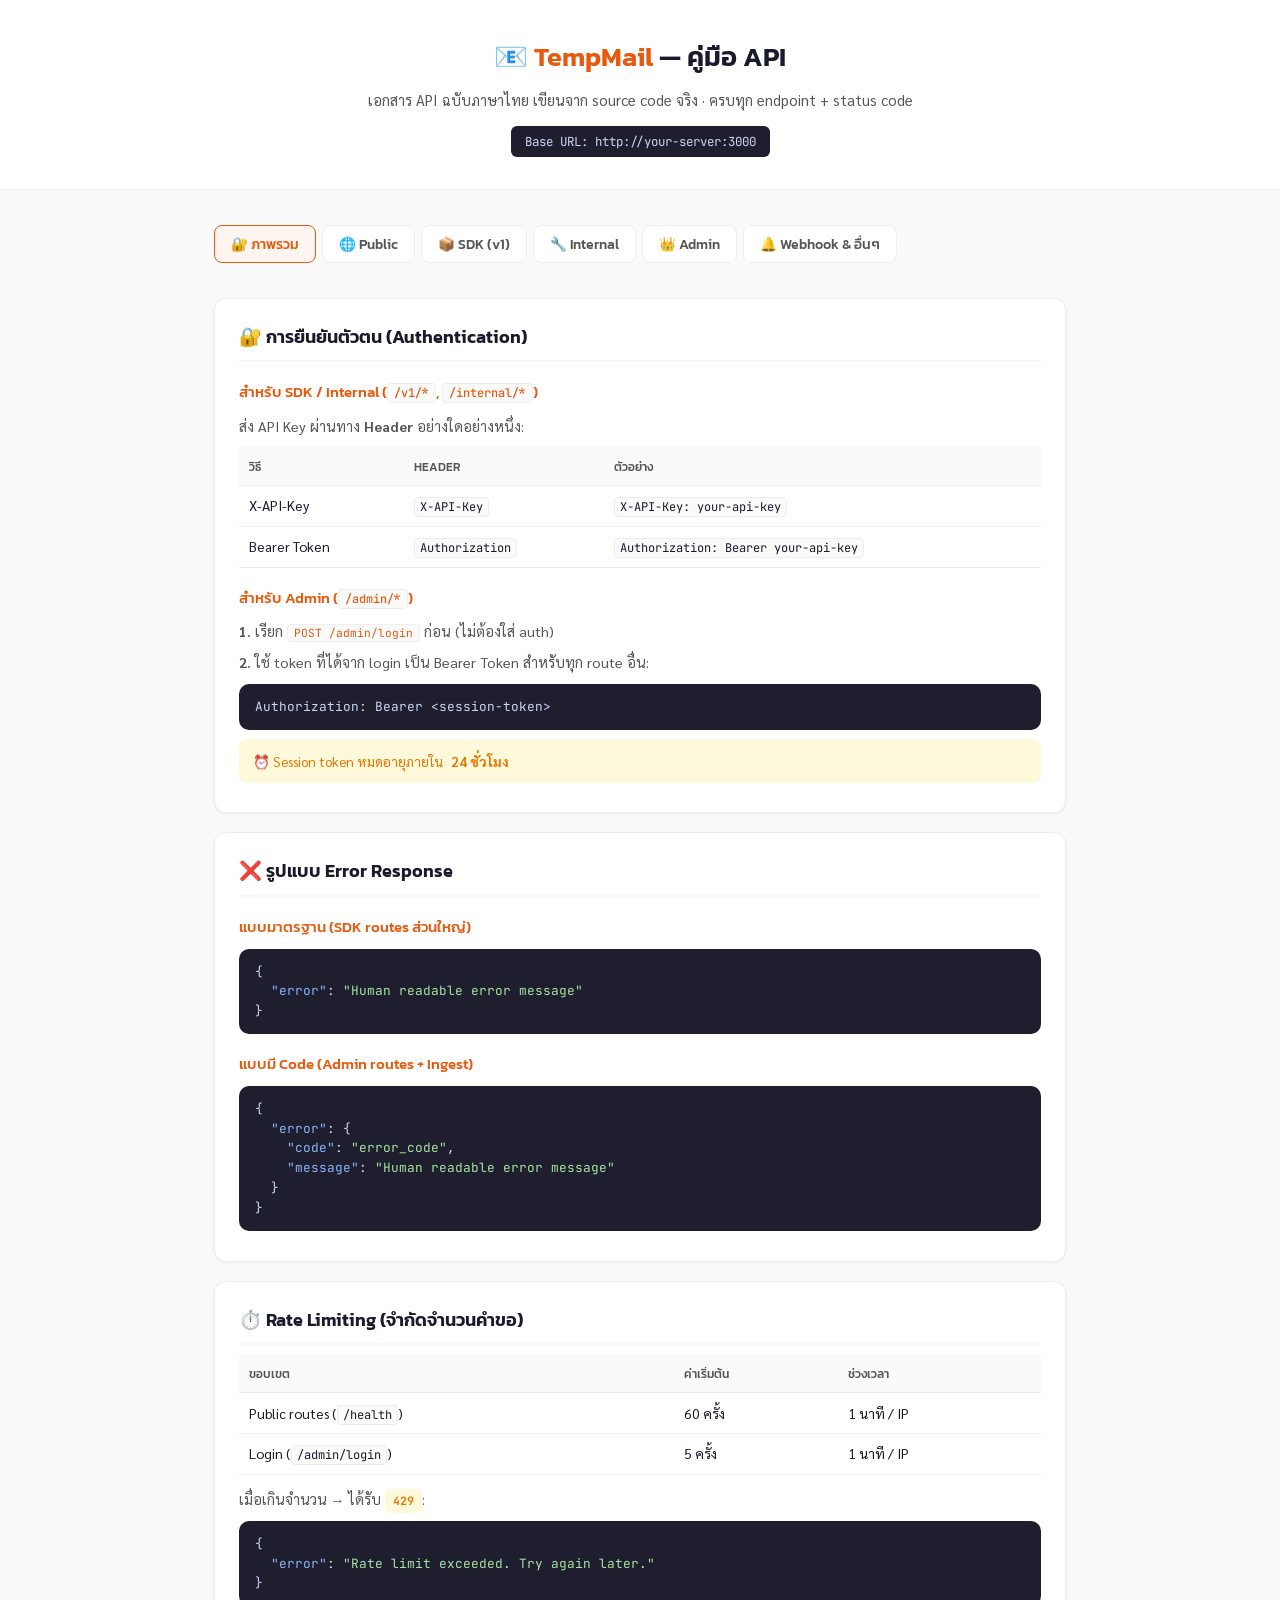
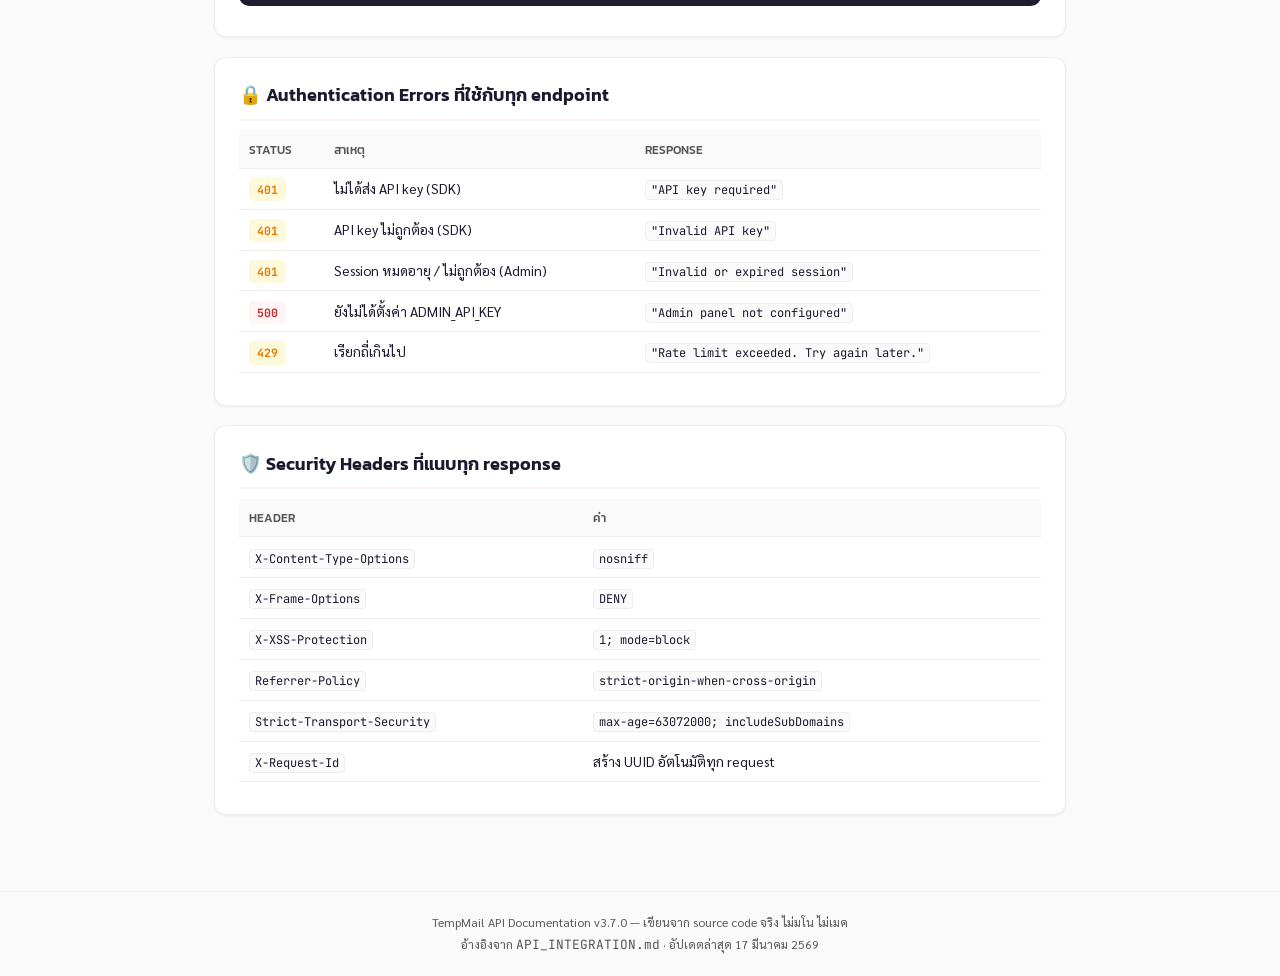
==== commit 05709bb7: "feat: add GET /api/server-info endpoint + configurable DNS settings (v3.7.0) - Add public GET /api/s" ====
--- a/API_INTEGRATION_TH.html
+++ b/API_INTEGRATION_TH.html
@@ -1161,8 +1161,8 @@
 </div><!-- /.w -->
 
 <footer>
-TempMail API Documentation — เขียนจาก source code จริง ไม่มโน ไม่เมค<br>
-อ้างอิงจาก <code>API_INTEGRATION.md</code> · อัปเดตล่าสุด 2026
+TempMail API Documentation v3.7.0 — เขียนจาก source code จริง ไม่มโน ไม่เมค<br>
+อ้างอิงจาก <code>API_INTEGRATION.md</code> · อัปเดตล่าสุด 17 มีนาคม 2569
 </footer>
 
 <script>
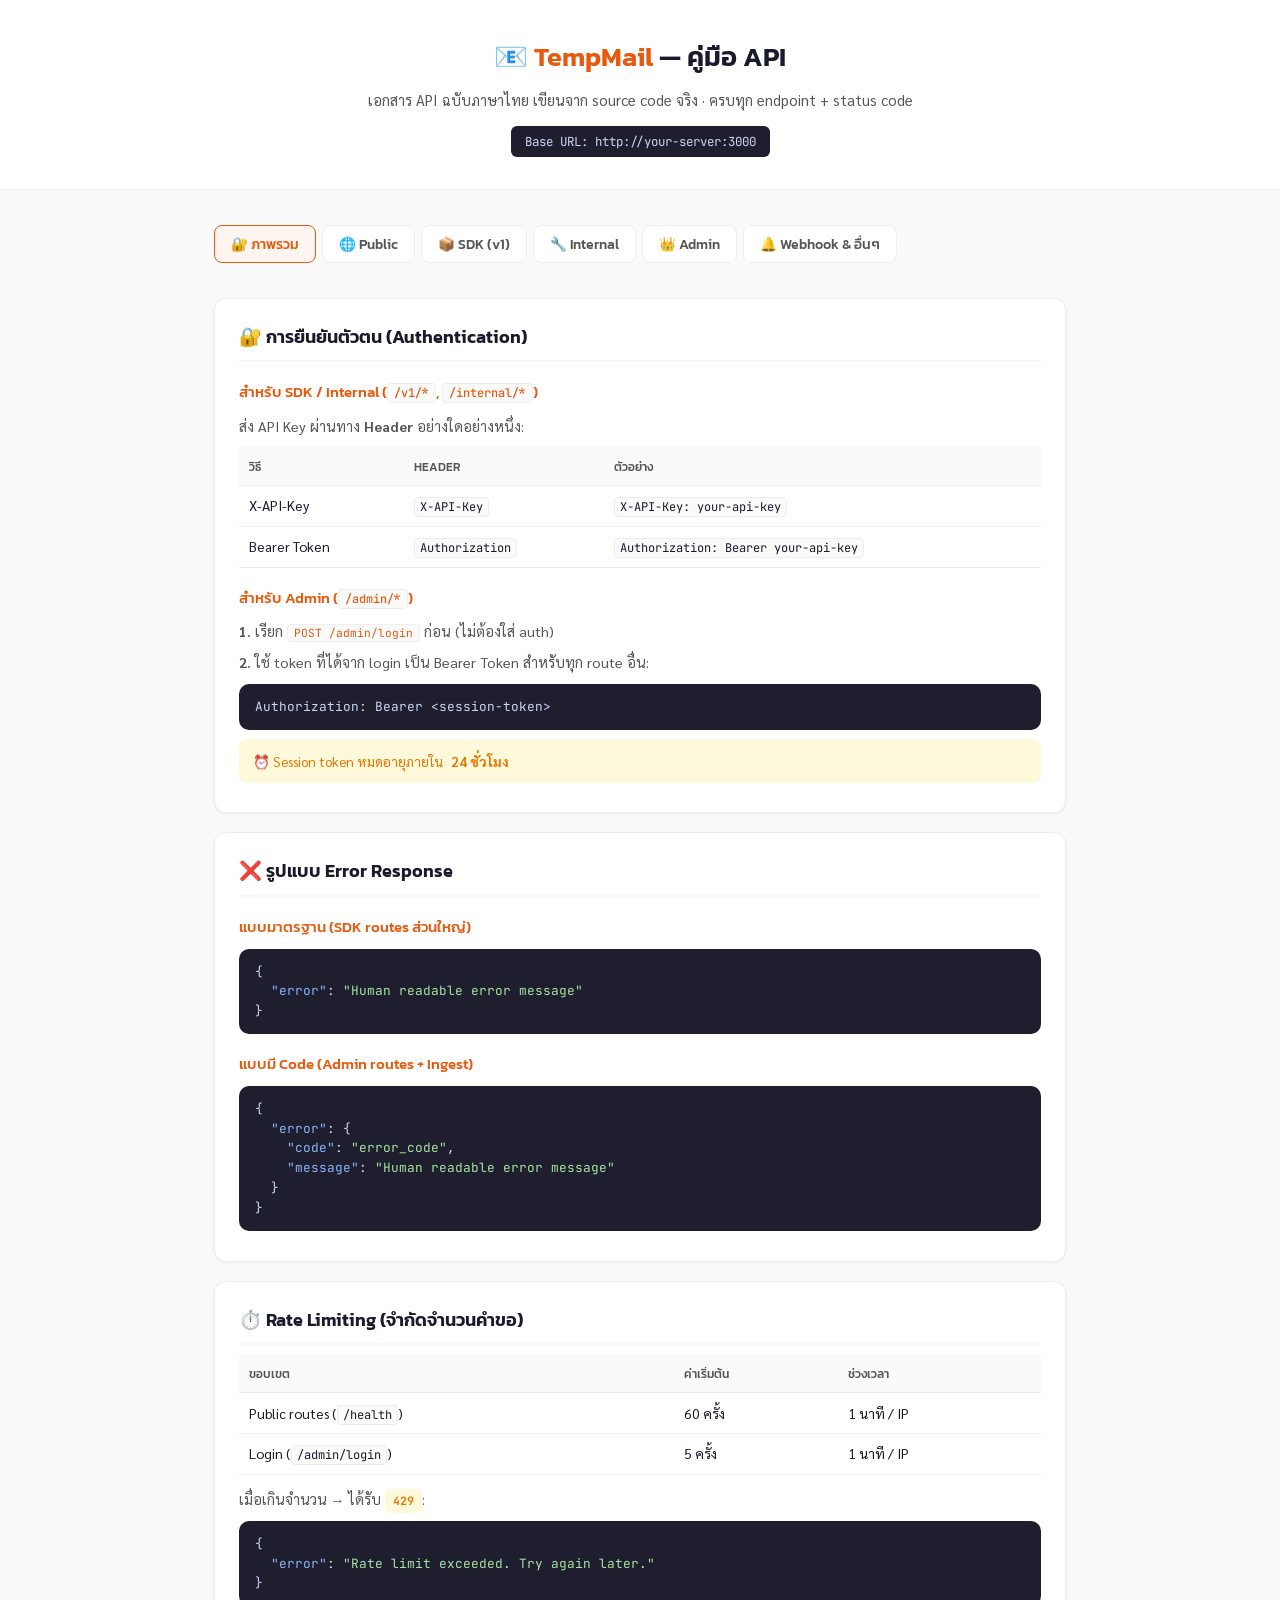
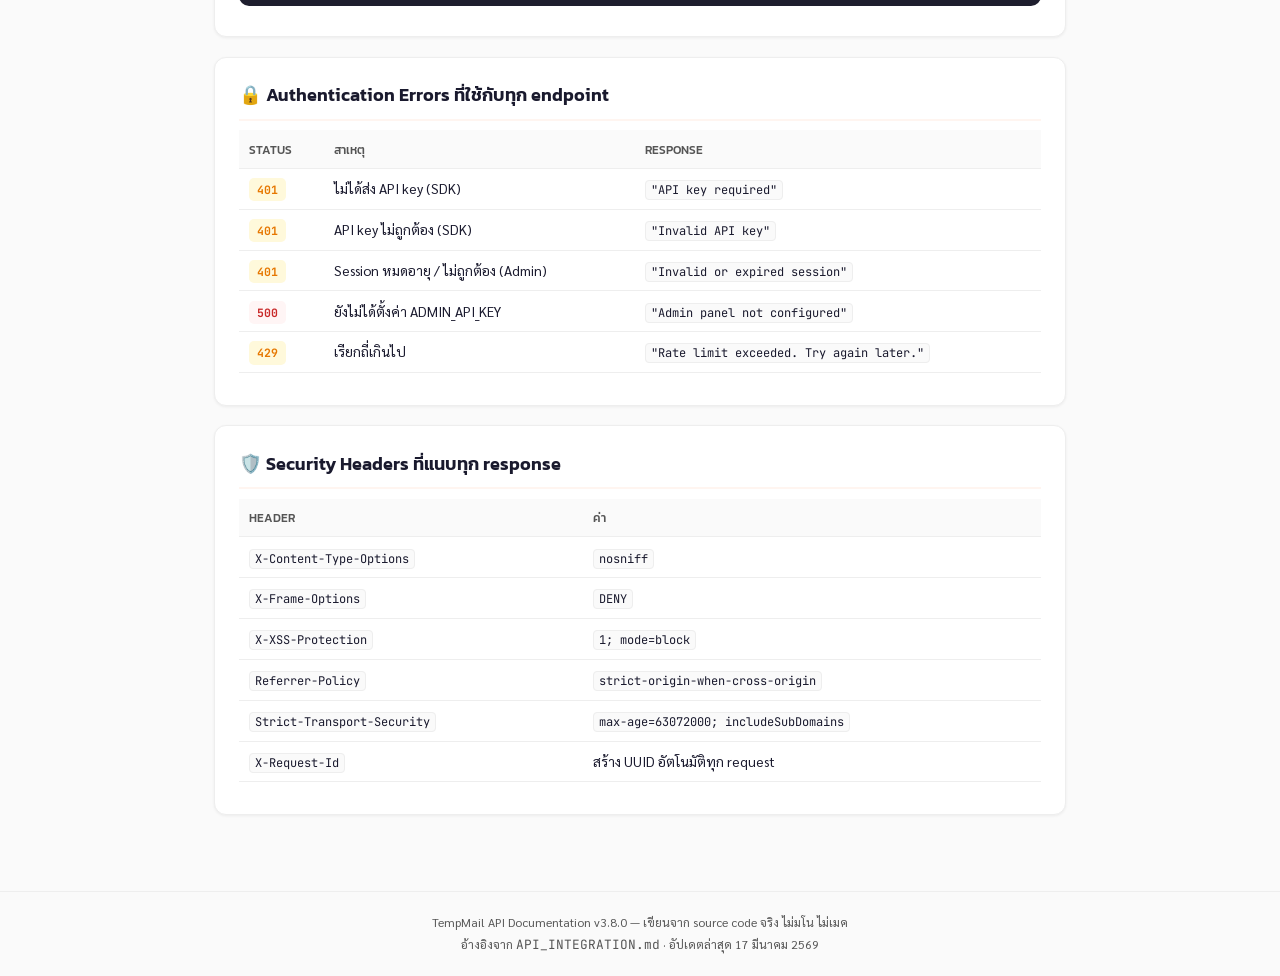
==== commit 2fd147e8: "feat(admin): hostname scan UI + version bump v3.8.0 - Admin node table: added Hostname column with w" ====
--- a/API_INTEGRATION_TH.html
+++ b/API_INTEGRATION_TH.html
@@ -167,6 +167,86 @@
 </table>
 </div>
 
+<!-- GET /api/server-info -->
+<div class="c">
+<div class="ep"><span class="mth m-get">GET</span><span class="pth">/api/server-info</span></div>
+<h2>ดึงข้อมูลเซิร์ฟเวอร์และ DNS Instructions</h2>
+<p>ดึงข้อมูล server node + DNS records ที่ต้องตั้งค่าเมื่อเพิ่ม domain ใหม่ — ไม่ต้องยืนยันตัวตน</p>
+<div class="ni n">💡 Web App ใช้ endpoint นี้ดึงข้อมูลไปแสดง DNS setup instructions ให้ user</div>
+
+<h3>ตัวอย่าง Request</h3>
+<pre><code>GET /api/server-info</code></pre>
+
+<h3>Response สำเร็จ — <span class="sb sb-2">200</span></h3>
+<pre><code>{
+  <span class="ck">"hostname"</span>: <span class="cs">"mx1.tempmail.dev"</span>,
+  <span class="ck">"ip"</span>: <span class="cs">"68.183.184.209"</span>,
+  <span class="ck">"smtp_port"</span>: <span class="cn">25</span>,
+  <span class="ck">"dns_records"</span>: {
+    <span class="ck">"mx"</span>: [
+      { <span class="ck">"type"</span>: <span class="cs">"MX"</span>, <span class="ck">"name"</span>: <span class="cs">"@"</span>, <span class="ck">"value"</span>: <span class="cs">"mx1.tempmail.dev"</span>, <span class="ck">"priority"</span>: <span class="cn">10</span> }
+    ],
+    <span class="ck">"spf"</span>: {
+      <span class="ck">"type"</span>: <span class="cs">"TXT"</span>,
+      <span class="ck">"name"</span>: <span class="cs">"@"</span>,
+      <span class="ck">"value"</span>: <span class="cs">"v=spf1 ip4:68.183.184.209 ~all"</span>
+    },
+    <span class="ck">"dmarc"</span>: {
+      <span class="ck">"type"</span>: <span class="cs">"TXT"</span>,
+      <span class="ck">"name"</span>: <span class="cs">"_dmarc"</span>,
+      <span class="ck">"value"</span>: <span class="cs">"v=DMARC1; p=none;"</span>
+    }
+  },
+  <span class="ck">"nodes"</span>: [
+    {
+      <span class="ck">"id"</span>: <span class="cs">"uuid"</span>,
+      <span class="ck">"name"</span>: <span class="cs">"primary"</span>,
+      <span class="ck">"hostname"</span>: <span class="cs">"mx1.tempmail.dev"</span>,
+      <span class="ck">"ip"</span>: <span class="cs">"68.183.184.209"</span>,
+      <span class="ck">"region"</span>: <span class="cs">"sgp1"</span>,
+      <span class="ck">"active"</span>: <span class="cn">true</span>
+    }
+  ]
+}</code></pre>
+
+<h3>คำอธิบายฟิลด์</h3>
+<table>
+<tr><th>ฟิลด์</th><th>ชนิด</th><th>คำอธิบาย</th></tr>
+<tr><td><code>hostname</code></td><td>string</td><td>Hostname ของ node หลัก (ถ้าไม่มี Hostname จะใช้ IP แทน)</td></tr>
+<tr><td><code>ip</code></td><td>string</td><td>IP address ของ node หลัก</td></tr>
+<tr><td><code>smtp_port</code></td><td>integer</td><td>SMTP port — ตั้งค่าผ่าน setting <code>smtp_port</code> (ค่าเริ่มต้น: <code>25</code>)</td></tr>
+<tr><td><code>dns_records.mx</code></td><td>array</td><td>MX records — 1 record ต่อ active node, priority เพิ่มทีละ 10</td></tr>
+<tr><td><code>dns_records.spf</code></td><td>object</td><td>SPF TXT record — รวม IP ทุก node, qualifier ตั้งผ่าน <code>spf_qualifier</code></td></tr>
+<tr><td><code>dns_records.dmarc</code></td><td>object</td><td>DMARC TXT record — policy ตั้งผ่าน <code>dmarc_policy</code></td></tr>
+<tr><td><code>nodes</code></td><td>array</td><td>รายการ server nodes ที่ active ทั้งหมด</td></tr>
+</table>
+
+<h3>⚙️ ตั้งค่าได้ผ่าน Admin Panel → Settings</h3>
+<table>
+<tr><th>Key</th><th>ค่าเริ่มต้น</th><th>คำอธิบาย</th></tr>
+<tr><td><code>smtp_port</code></td><td><code>25</code></td><td>SMTP port ที่แสดงใน DNS instructions</td></tr>
+<tr><td><code>dmarc_policy</code></td><td><code>none</code></td><td>DMARC policy: <code>none</code>, <code>quarantine</code>, <code>reject</code></td></tr>
+<tr><td><code>spf_qualifier</code></td><td><code>~all</code></td><td>SPF qualifier: <code>~all</code>, <code>-all</code>, <code>+all</code>, <code>?all</code></td></tr>
+</table>
+
+<h3>ตัวอย่างการใช้งานใน JavaScript</h3>
+<pre><code><span class="ck">const</span> res = <span class="ck">await</span> fetch(<span class="cs">'http://68.183.184.209:4000/api/server-info'</span>);
+<span class="ck">const</span> info = <span class="ck">await</span> res.json();
+
+<span class="cm">// แสดง DNS instructions ให้ user</span>
+console.log(`MX Record: ${info.dns_records.mx[0].value}`);
+console.log(`SPF Record: ${info.dns_records.spf.value}`);
+console.log(`DMARC Record: ${info.dns_records.dmarc.value}`);</code></pre>
+
+<h3>Status Codes ทั้งหมด</h3>
+<table>
+<tr><th>Status</th><th>ความหมาย</th></tr>
+<tr><td><span class="sb sb-2">200</span></td><td>สำเร็จ — ได้ข้อมูล server และ DNS records</td></tr>
+<tr><td><span class="sb sb-4">429</span></td><td>เรียกถี่เกินไป (Rate limit exceeded)</td></tr>
+<tr><td><span class="sb sb-5">500</span></td><td>ดึงข้อมูลล้มเหลว (database_error)</td></tr>
+</table>
+</div>
+
 </div><!-- /p1 -->
 
 <!-- ========== P2: SDK Endpoints ========== -->
@@ -1161,7 +1241,7 @@
 </div><!-- /.w -->
 
 <footer>
-TempMail API Documentation v3.7.0 — เขียนจาก source code จริง ไม่มโน ไม่เมค<br>
+TempMail API Documentation v3.8.0 — เขียนจาก source code จริง ไม่มโน ไม่เมค<br>
 อ้างอิงจาก <code>API_INTEGRATION.md</code> · อัปเดตล่าสุด 17 มีนาคม 2569
 </footer>
 
